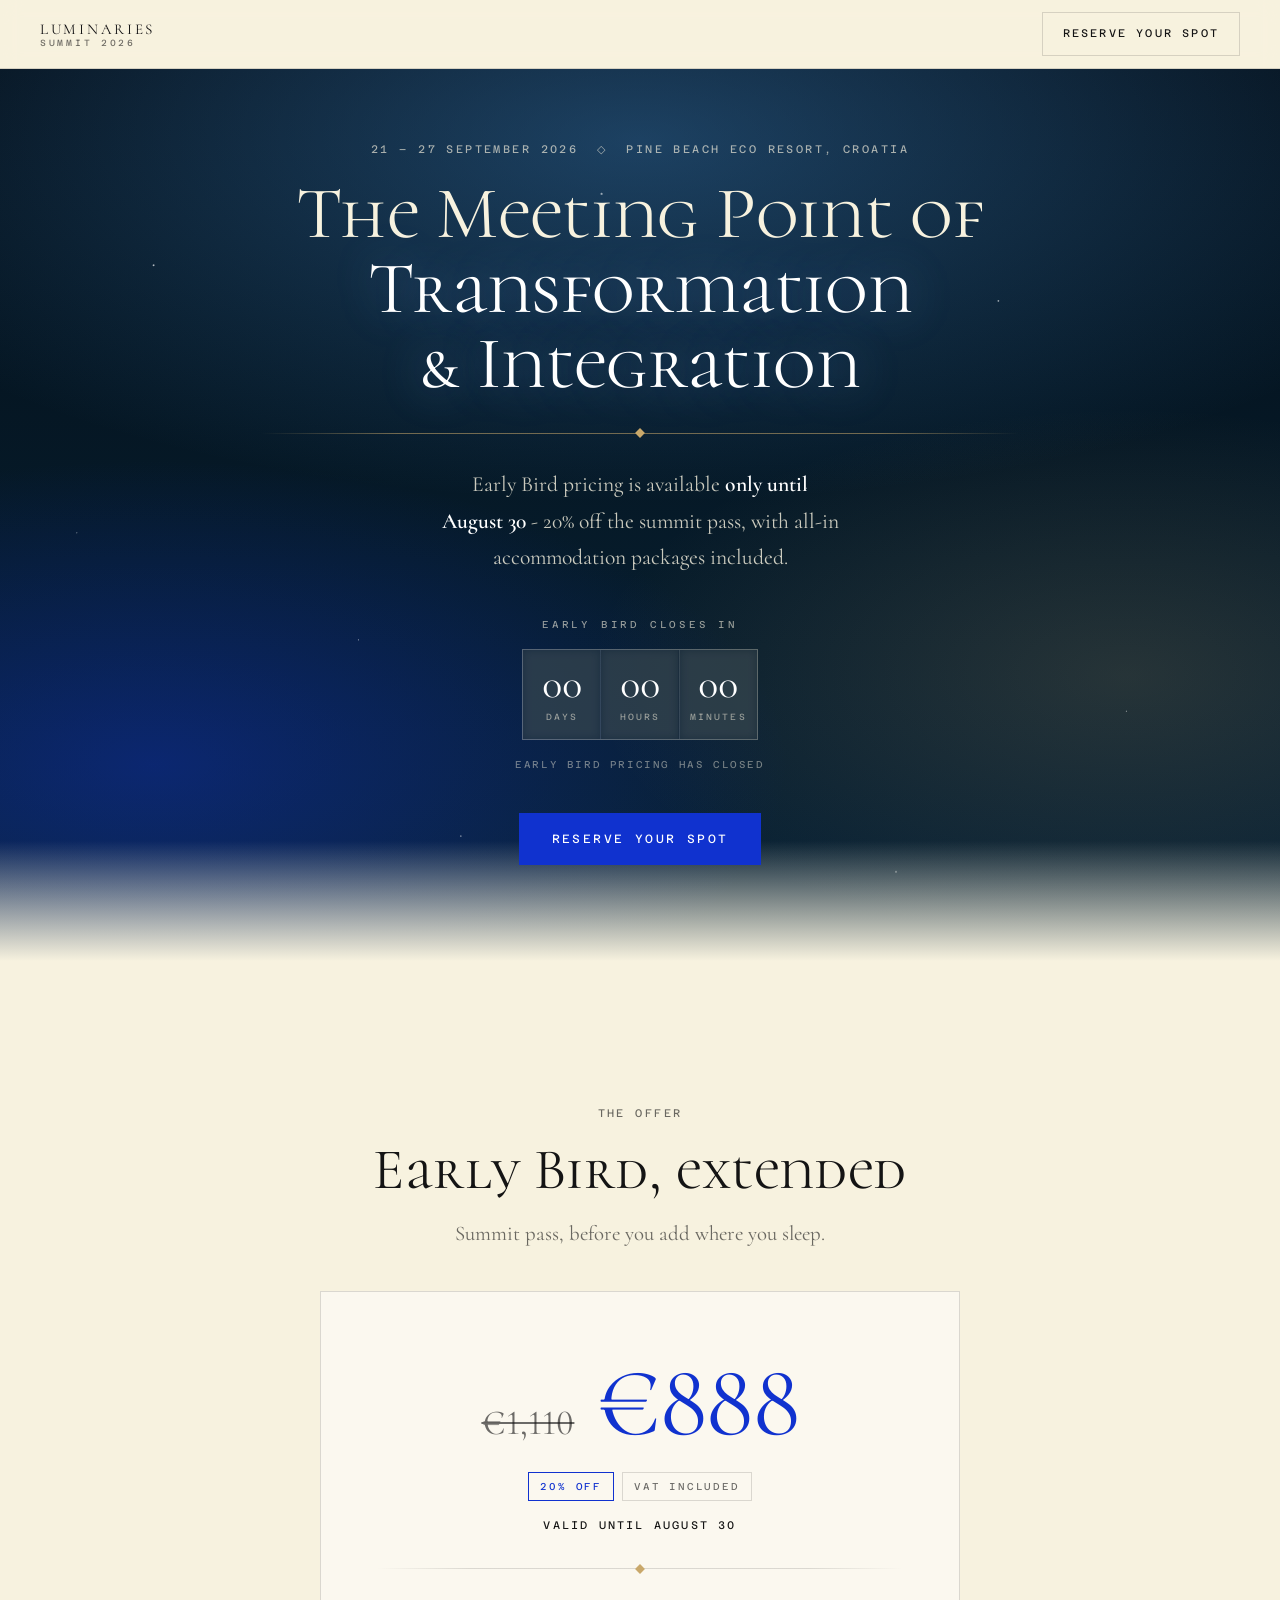
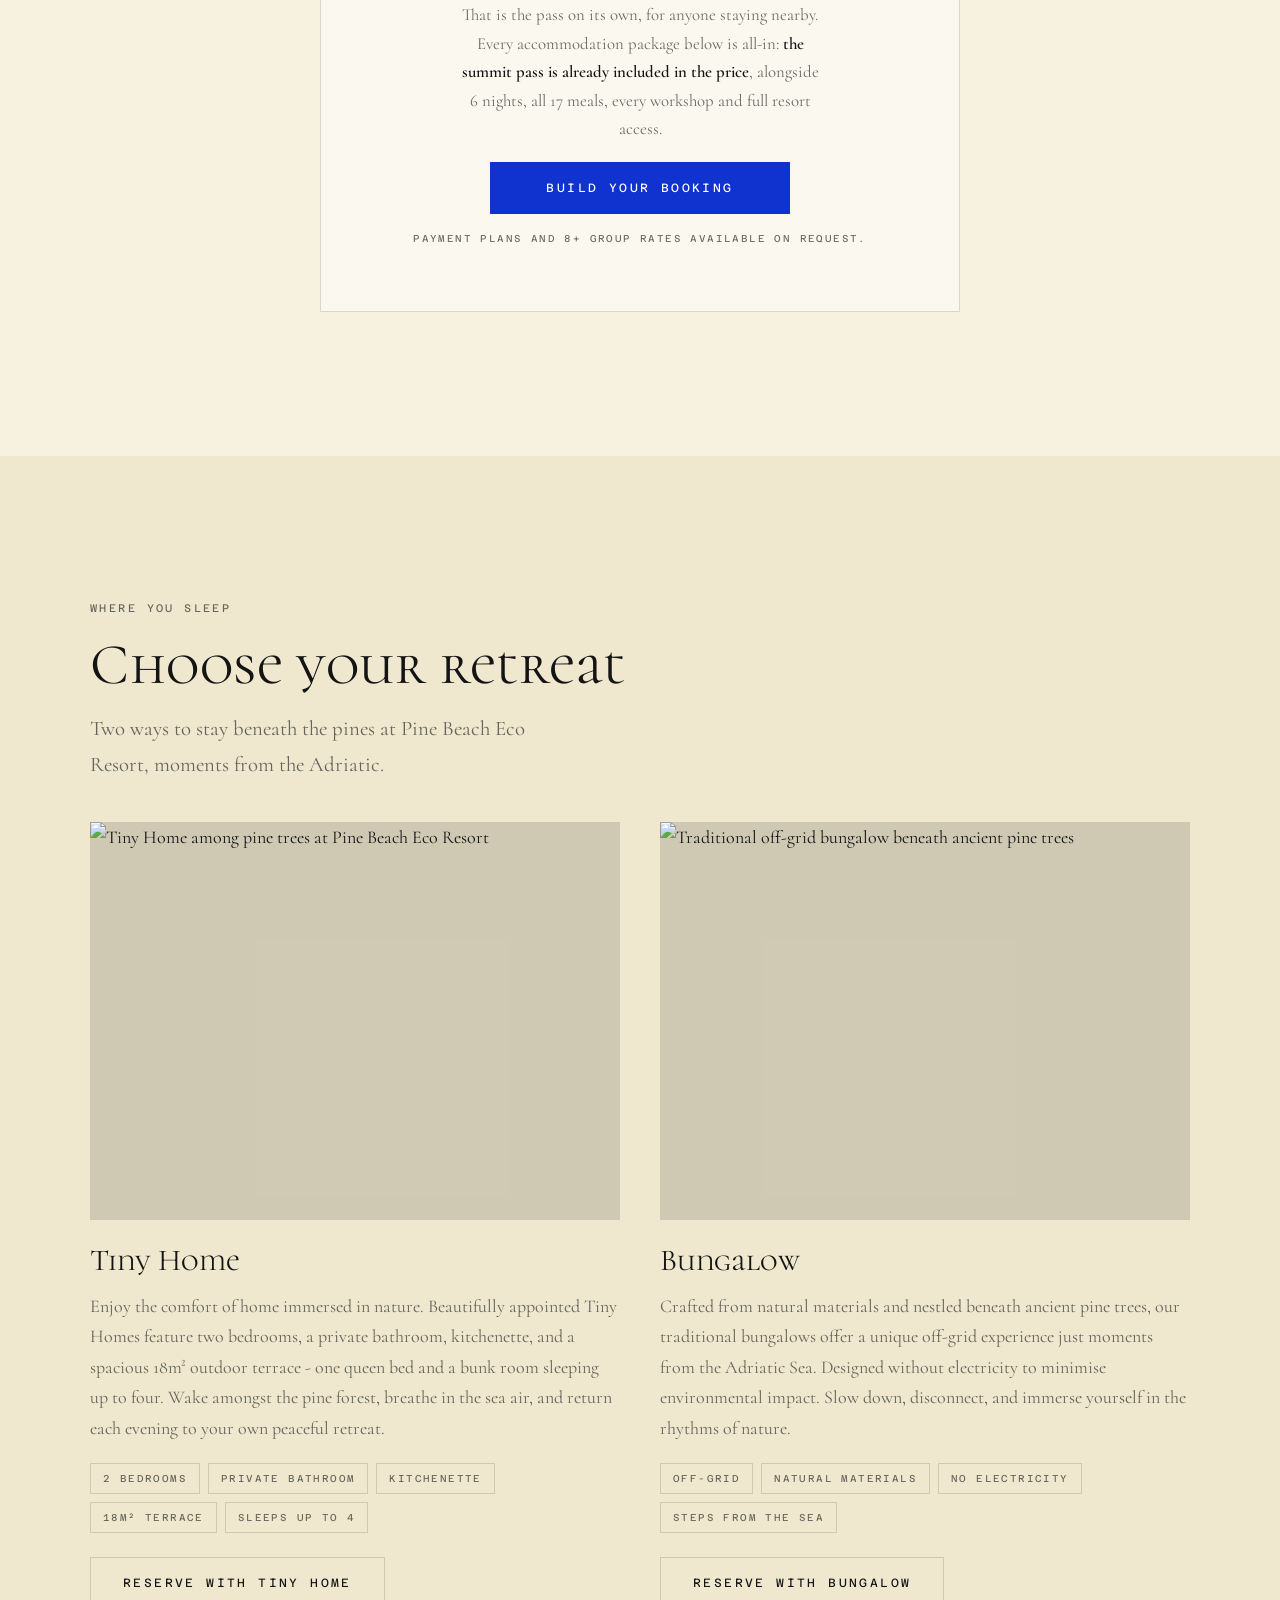
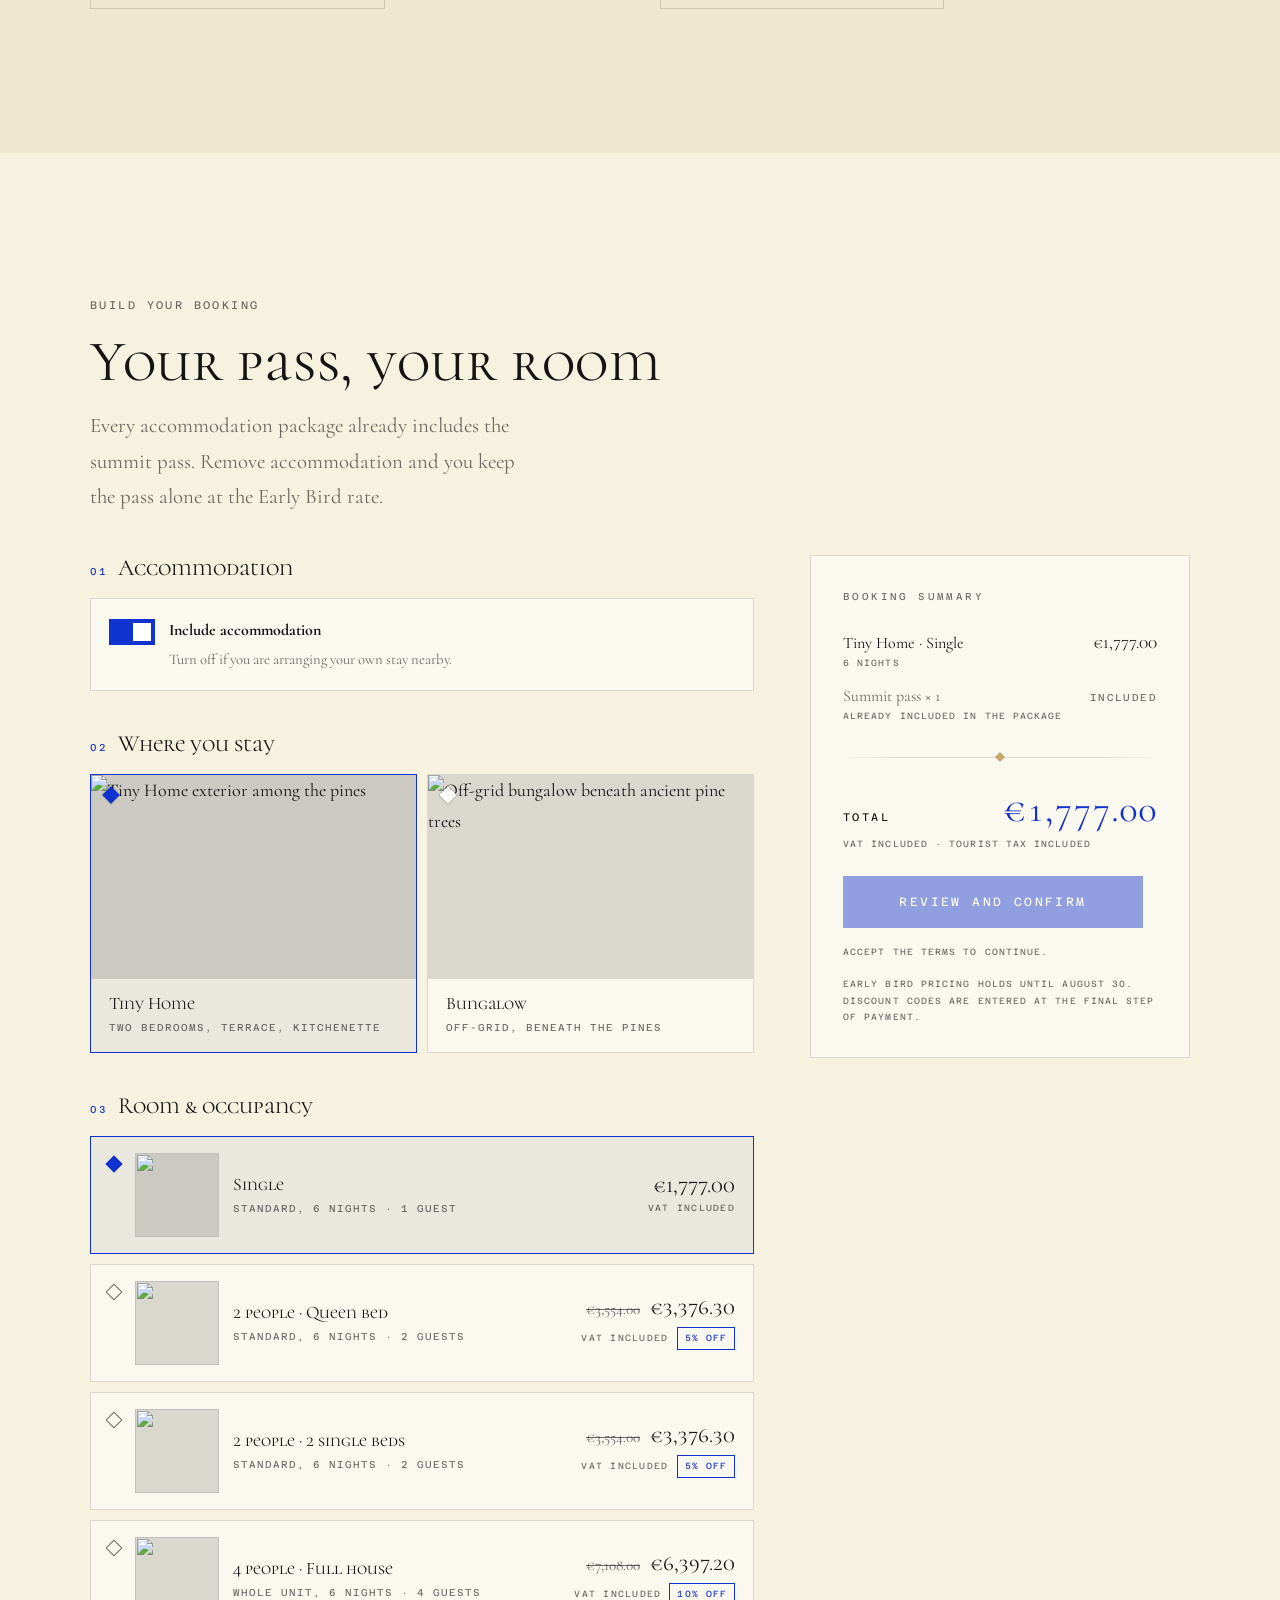
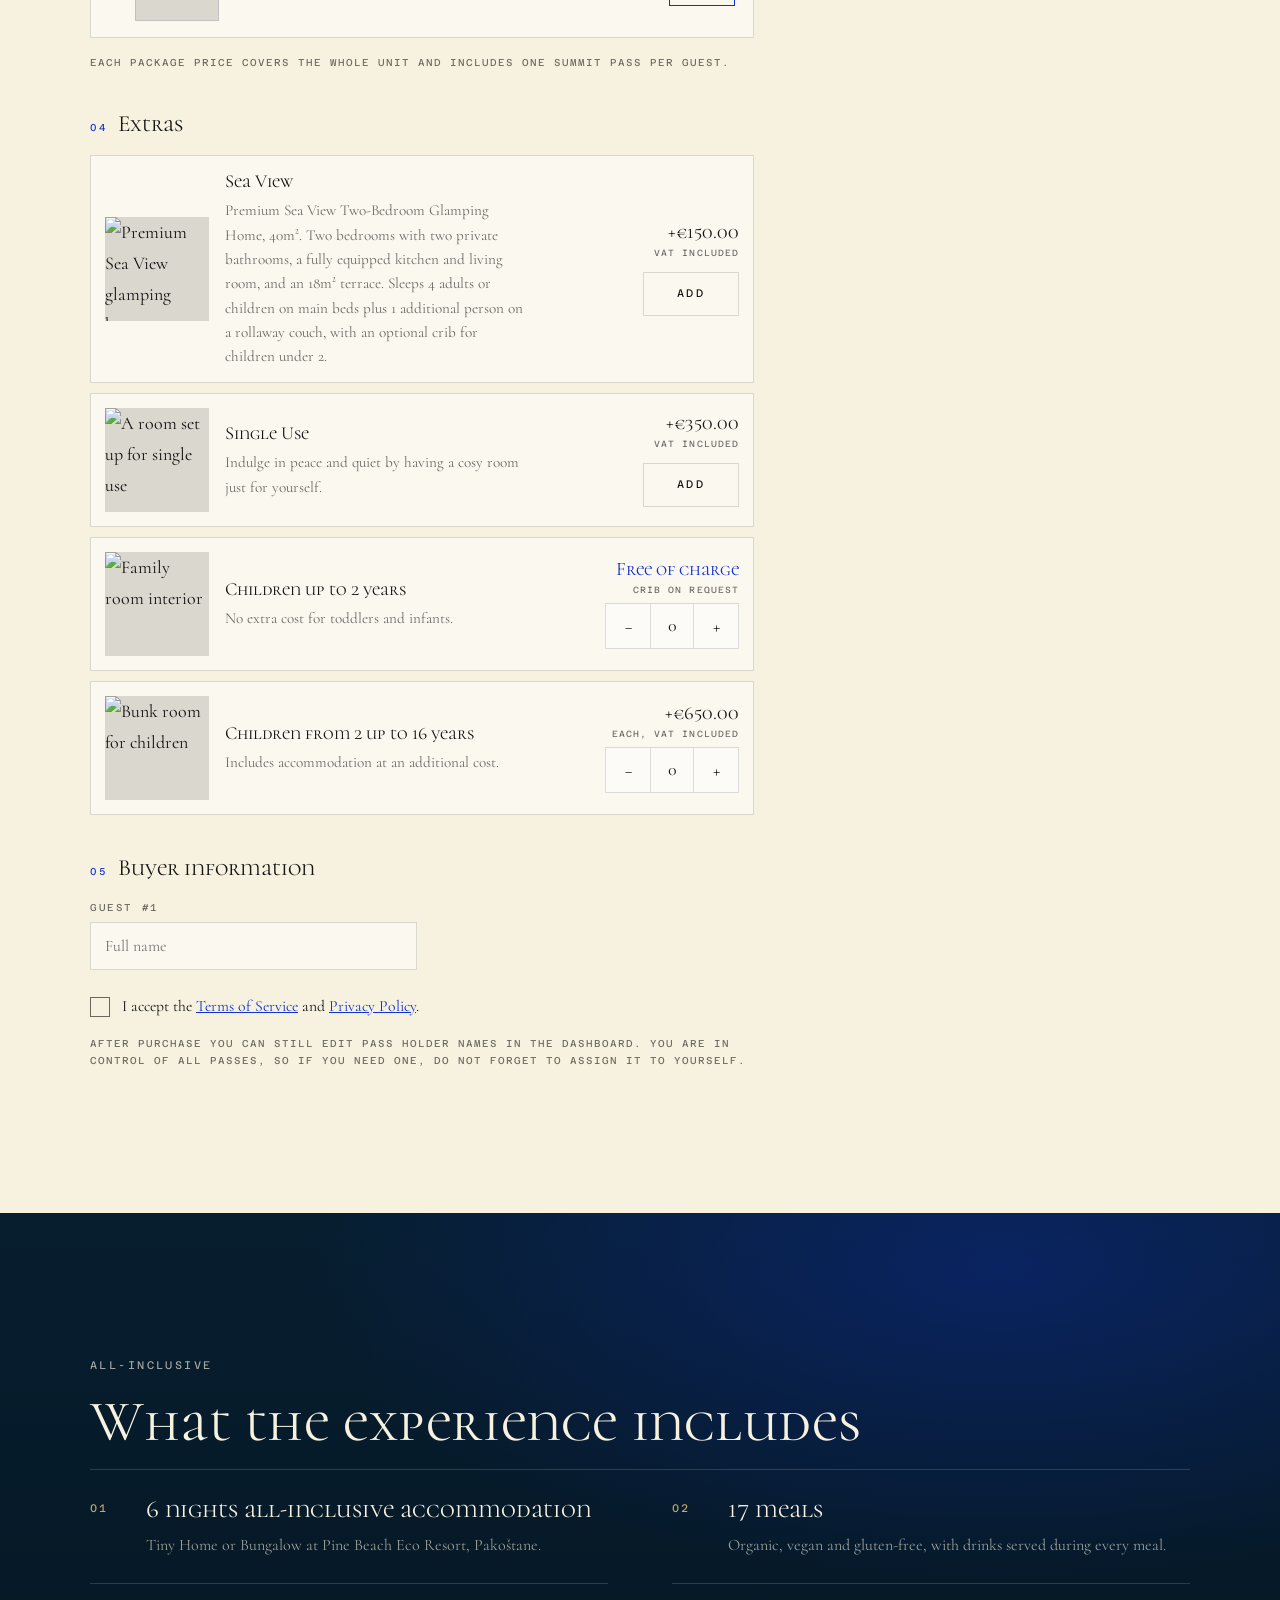
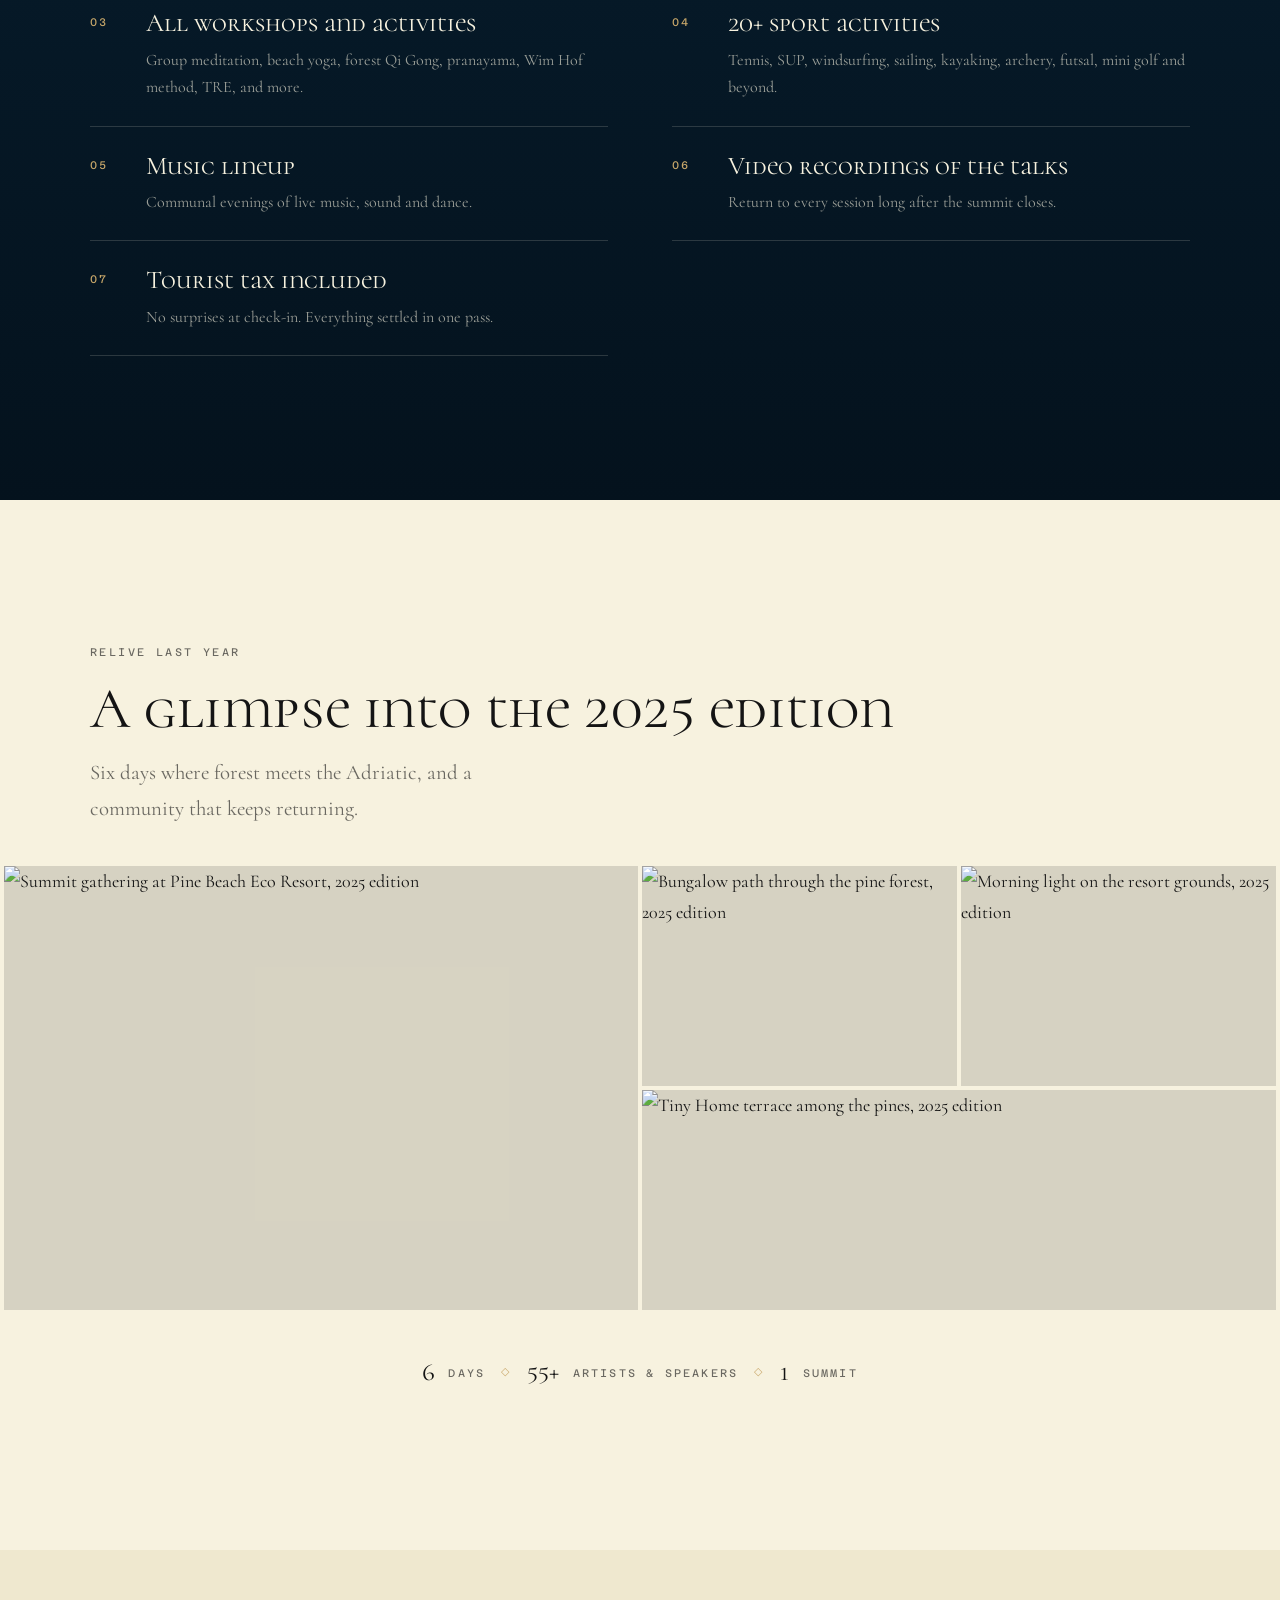
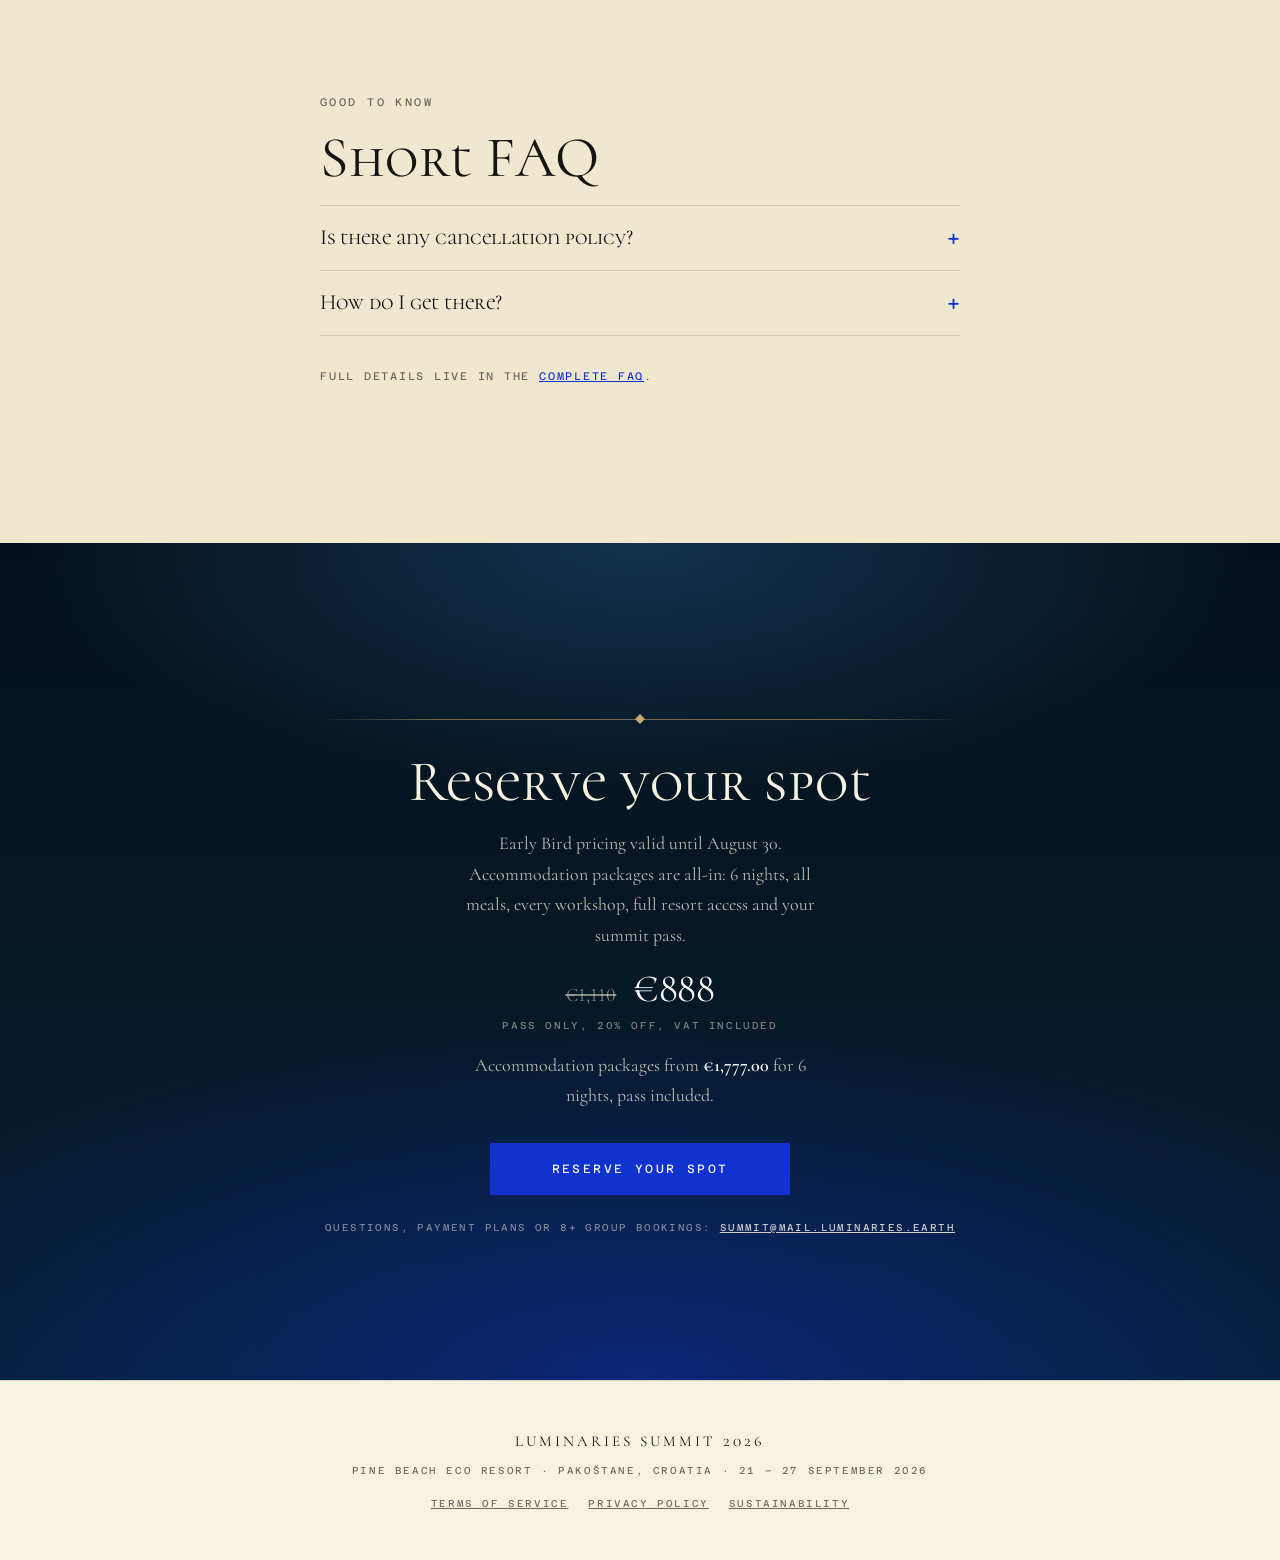
==== index.html @ 258d6dec "Luminaries Summit 2026 Early Bird landing page with accommodation checkout" ====
<!DOCTYPE html>
<html lang="en">
<head>
<meta charset="utf-8" />
<meta name="viewport" content="width=device-width, initial-scale=1" />
<title>Early Bird - Luminaries Summit 2026 | Pine Beach Eco Resort, Croatia</title>
<meta name="description" content="Early Bird pricing for Luminaries Summit 2026, extended until August 30. Six nights all-inclusive at Pine Beach Eco Resort, Pakoštane, Croatia. Tiny Home or Bungalow accommodation included." />
<meta property="og:title" content="Early Bird - Luminaries Summit 2026" />
<meta property="og:description" content="The Meeting Point of Transformation &amp; Integration. Early Bird pricing until August 30, accommodation included." />
<meta property="og:image" content="https://luminaries.earth/images/home-booking-hero.jpg" />
<link rel="preconnect" href="https://fonts.googleapis.com" />
<link rel="preconnect" href="https://fonts.gstatic.com" crossorigin />
<link href="https://fonts.googleapis.com/css2?family=Cormorant:ital,wght@0,300..700;1,300..600&family=Cormorant+Unicase:wght@400;600;700&family=Azeret+Mono:wght@300;400;500&display=swap" rel="stylesheet" />
<link rel="stylesheet" href="assets/styles.css" />
</head>
<body>
<a class="skip" href="#price">Skip to Early Bird price</a>

<header class="topbar">
  <a class="topbar__mark" href="https://luminaries.earth">Luminaries<span>Summit 2026</span></a>
  <a class="btn btn--ghost btn--sm topbar__cta" href="#checkout">Reserve your spot</a>
</header>

<!-- ============================= HERO ============================= -->
<section class="hero" id="top">
  <div class="hero__sky" aria-hidden="true"></div>
  <div class="hero__inner">
    <p class="eyebrow eyebrow--light">21 – 27 September 2026 &nbsp;◇&nbsp; Pine Beach Eco Resort, Croatia</p>

    <h1 class="hero__title">
      <span>The Meeting Point of</span>
      <em>Transformation &amp; Integration</em>
    </h1>

    <div class="rule rule--light" aria-hidden="true"><span class="rule__gem"></span></div>

    <p class="hero__sub">
      Early Bird pricing is available <strong>only until August 30</strong> -
      20% off the summit pass, with all-in accommodation packages included.
    </p>

    <!-- Countdown -->
    <div class="countdown" role="group" aria-labelledby="countdown-label">
      <p class="countdown__label" id="countdown-label">Early Bird closes in</p>
      <div class="countdown__grid">
        <div class="countdown__unit"><span class="countdown__num" data-cd="days">--</span><span class="countdown__cap">days</span></div>
        <div class="countdown__unit"><span class="countdown__num" data-cd="hours">--</span><span class="countdown__cap">hours</span></div>
        <div class="countdown__unit"><span class="countdown__num" data-cd="minutes">--</span><span class="countdown__cap">minutes</span></div>
      </div>
      <p class="countdown__deadline" data-cd="fallback">Offer ends 30 August 2026, 23:59 CET</p>
    </div>

    <a class="btn btn--solid" href="#checkout">Reserve your spot</a>
  </div>
  <div class="hero__fade" aria-hidden="true"></div>
</section>

<!-- ============================= PRICE ============================= -->
<section class="section section--price" id="price">
  <div class="wrap wrap--narrow">
    <p class="eyebrow">The offer</p>
    <h2 class="h2">Early Bird, extended</h2>
    <p class="lede lede--center">Summit pass, before you add where you sleep.</p>

    <div class="pricecard">
      <div class="pricecard__row">
        <span class="price price--was"><span class="sr-only">Regular price</span>€1,110</span>
        <span class="price price--now"><span class="sr-only">Early Bird price</span>€888</span>
      </div>

      <p class="pricecard__badges">
        <span class="badge badge--accent">20% off</span>
        <span class="badge">VAT included</span>
      </p>

      <p class="pricecard__valid">Valid until August 30</p>

      <div class="rule" aria-hidden="true"><span class="rule__gem"></span></div>

      <p class="pricecard__note">
        That is the pass on its own, for anyone staying nearby. Every accommodation
        package below is all-in: <strong>the summit pass is already included in the price</strong>,
        alongside 6 nights, all 17 meals, every workshop and full resort access.
      </p>

      <a class="btn btn--solid btn--wide" href="#checkout">Build your booking</a>
      <p class="pricecard__micro">Payment plans and 8+ group rates available on request.</p>
    </div>
  </div>
</section>

<!-- ========================= ACCOMMODATION ========================= -->
<section class="section section--stay" id="stay">
  <div class="wrap">
    <p class="eyebrow">Where you sleep</p>
    <h2 class="h2">Choose your retreat</h2>
    <p class="lede">Two ways to stay beneath the pines at Pine Beach Eco Resort, moments from the Adriatic.</p>

    <div class="stays">
      <article class="stay">
        <figure class="stay__media">
          <img src="https://luminaries.earth/images/tiny-home.webp" alt="Tiny Home among pine trees at Pine Beach Eco Resort" width="1200" height="800" loading="lazy" decoding="async" />
        </figure>
        <div class="stay__body">
          <h3 class="h3">Tiny Home</h3>
          <p>
            Enjoy the comfort of home immersed in nature. Beautifully appointed Tiny Homes feature
            two bedrooms, a private bathroom, kitchenette, and a spacious 18m² outdoor terrace -
            one queen bed and a bunk room sleeping up to four. Wake amongst the pine forest,
            breathe in the sea air, and return each evening to your own peaceful retreat.
          </p>
          <ul class="tags">
            <li>2 bedrooms</li><li>Private bathroom</li><li>Kitchenette</li><li>18m² terrace</li><li>Sleeps up to 4</li>
          </ul>
          <a class="btn btn--ghost" href="#checkout" data-pick-stay="tiny-home">Reserve with Tiny Home</a>
        </div>
      </article>

      <article class="stay">
        <figure class="stay__media">
          <img src="https://luminaries.earth/images/bungalow/bungalow-1.png" alt="Traditional off-grid bungalow beneath ancient pine trees" width="1200" height="800" loading="lazy" decoding="async" />
        </figure>
        <div class="stay__body">
          <h3 class="h3">Bungalow</h3>
          <p>
            Crafted from natural materials and nestled beneath ancient pine trees, our traditional
            bungalows offer a unique off-grid experience just moments from the Adriatic Sea.
            Designed without electricity to minimise environmental impact. Slow down, disconnect,
            and immerse yourself in the rhythms of nature.
          </p>
          <ul class="tags">
            <li>Off-grid</li><li>Natural materials</li><li>No electricity</li><li>Steps from the sea</li>
          </ul>
          <a class="btn btn--ghost" href="#checkout" data-pick-stay="bungalow">Reserve with Bungalow</a>
        </div>
      </article>
    </div>
  </div>
</section>

<!-- ============================ CHECKOUT ============================ -->
<section class="section section--checkout" id="checkout">
  <div class="wrap">
    <p class="eyebrow">Build your booking</p>
    <h2 class="h2">Your pass, your room</h2>
    <p class="lede">
      Every accommodation package already includes the summit pass. Remove
      accommodation and you keep the pass alone at the Early Bird rate.
    </p>

    <form class="checkout" id="checkout-form" novalidate>
      <div class="checkout__config">

        <fieldset class="field">
          <legend class="field__legend"><span class="field__step">01</span> Accommodation</legend>

          <label class="switch">
            <input type="checkbox" id="accom-toggle" checked />
            <span class="switch__track" aria-hidden="true"><span class="switch__thumb"></span></span>
            <span class="switch__text">
              <strong>Include accommodation</strong>
              <span class="switch__hint">Turn off if you are arranging your own stay nearby.</span>
            </span>
          </label>
        </fieldset>

        <div class="checkout__gated" data-gated>
          <fieldset class="field">
            <legend class="field__legend"><span class="field__step">02</span> Where you stay</legend>
            <div class="choices choices--pair" role="radiogroup" aria-label="Accommodation type">
              <label class="choice choice--photo">
                <input type="radio" name="stay-type" value="tiny-home" checked />
                <span class="choice__box">
                  <span class="choice__figure">
                    <img src="https://luminaries.earth/images/tiny-home.webp" alt="Tiny Home exterior among the pines" loading="lazy" decoding="async" />
                  </span>
                  <span class="choice__main">
                    <span class="choice__title">Tiny Home</span>
                    <span class="choice__sub">Two bedrooms, terrace, kitchenette</span>
                  </span>
                </span>
              </label>
              <label class="choice choice--photo">
                <input type="radio" name="stay-type" value="bungalow" />
                <span class="choice__box">
                  <span class="choice__figure">
                    <img src="https://luminaries.earth/images/bungalow/bungalow-1.png" alt="Off-grid bungalow beneath ancient pine trees" loading="lazy" decoding="async" />
                  </span>
                  <span class="choice__main">
                    <span class="choice__title">Bungalow</span>
                    <span class="choice__sub">Off-grid, beneath the pines</span>
                  </span>
                </span>
              </label>
            </div>
          </fieldset>

          <fieldset class="field">
            <legend class="field__legend"><span class="field__step">03</span> Room &amp; occupancy</legend>
            <div class="choices" role="radiogroup" aria-label="Room and occupancy">

              <label class="choice choice--row">
                <input type="radio" name="room" value="single" data-guests="1" data-price="1777" checked />
                <span class="choice__box">
                  <span class="choice__thumb">
                    <img data-room-img
                         data-tiny-home="https://luminaries.earth/images/mobile-home/mobile-home-1.png"
                         data-bungalow="https://luminaries.earth/images/bungalow/bungalow-1.png"
                         src="https://luminaries.earth/images/mobile-home/mobile-home-1.png"
                         alt="" loading="lazy" decoding="async" />
                  </span>
                  <span class="choice__main">
                    <span class="choice__title">Single</span>
                    <span class="choice__sub">Standard, 6 nights · 1 guest</span>
                  </span>
                  <span class="choice__price">
                    <span class="choice__now">€1,777.00</span>
                    <span class="choice__vat">VAT included</span>
                  </span>
                </span>
              </label>

              <label class="choice choice--row">
                <input type="radio" name="room" value="queen" data-guests="2" data-price="3376.30" data-was="3554" data-off="5" />
                <span class="choice__box">
                  <span class="choice__thumb">
                    <img data-room-img
                         data-tiny-home="https://luminaries.earth/images/mobile-home/mobile-home-2.png"
                         data-bungalow="https://luminaries.earth/images/bungalow/bungalow-2.png"
                         src="https://luminaries.earth/images/mobile-home/mobile-home-2.png"
                         alt="" loading="lazy" decoding="async" />
                  </span>
                  <span class="choice__main">
                    <span class="choice__title">2 people · Queen bed</span>
                    <span class="choice__sub">Standard, 6 nights · 2 guests</span>
                  </span>
                  <span class="choice__price">
                    <span class="choice__was">€3,554.00</span>
                    <span class="choice__now">€3,376.30</span>
                    <span class="choice__vat">VAT included <span class="badge badge--tiny">5% off</span></span>
                  </span>
                </span>
              </label>

              <label class="choice choice--row">
                <input type="radio" name="room" value="twin" data-guests="2" data-price="3376.30" data-was="3554" data-off="5" />
                <span class="choice__box">
                  <span class="choice__thumb">
                    <img data-room-img
                         data-tiny-home="https://luminaries.earth/images/mobile-home/mobile-home-3.png"
                         data-bungalow="https://luminaries.earth/images/bungalow/bungalow-3.png"
                         src="https://luminaries.earth/images/mobile-home/mobile-home-3.png"
                         alt="" loading="lazy" decoding="async" />
                  </span>
                  <span class="choice__main">
                    <span class="choice__title">2 people · 2 single beds</span>
                    <span class="choice__sub">Standard, 6 nights · 2 guests</span>
                  </span>
                  <span class="choice__price">
                    <span class="choice__was">€3,554.00</span>
                    <span class="choice__now">€3,376.30</span>
                    <span class="choice__vat">VAT included <span class="badge badge--tiny">5% off</span></span>
                  </span>
                </span>
              </label>

              <label class="choice choice--row">
                <input type="radio" name="room" value="full" data-guests="4" data-price="6397.20" data-was="7108" data-off="10" />
                <span class="choice__box">
                  <span class="choice__thumb">
                    <img data-room-img
                         data-tiny-home="https://luminaries.earth/images/tiny-home.webp"
                         data-bungalow="https://luminaries.earth/images/home-booking-hero.jpg"
                         src="https://luminaries.earth/images/tiny-home.webp"
                         alt="" loading="lazy" decoding="async" />
                  </span>
                  <span class="choice__main">
                    <span class="choice__title">4 people · Full house</span>
                    <span class="choice__sub">Whole unit, 6 nights · 4 guests</span>
                  </span>
                  <span class="choice__price">
                    <span class="choice__was">€7,108.00</span>
                    <span class="choice__now">€6,397.20</span>
                    <span class="choice__vat">VAT included <span class="badge badge--tiny">10% off</span></span>
                  </span>
                </span>
              </label>

            </div>
            <p class="field__note">Each package price covers the whole unit and includes one summit pass per guest.</p>
          </fieldset>

          <fieldset class="field">
            <legend class="field__legend"><span class="field__step">04</span> Extras</legend>

            <ul class="addons">
              <li class="addon">
                <span class="addon__thumb">
                  <!-- TODO: swap for the real Premium Sea View gallery shot -->
                  <img src="https://luminaries.earth/images/tiny-home.webp" alt="Premium Sea View glamping home terrace" loading="lazy" decoding="async" />
                </span>
                <div class="addon__body">
                  <h4 class="addon__title">Sea View</h4>
                  <p class="addon__desc">
                    Premium Sea View Two-Bedroom Glamping Home, 40m². Two bedrooms with two
                    private bathrooms, a fully equipped kitchen and living room, and an 18m²
                    terrace. Sleeps 4 adults or children on main beds plus 1 additional person
                    on a rollaway couch, with an optional crib for children under 2.
                  </p>
                </div>
                <div class="addon__action">
                  <span class="addon__price">+€150.00</span>
                  <span class="addon__vat">VAT included</span>
                  <button type="button" class="btn btn--ghost btn--sm addon__btn"
                          data-addon="sea-view" data-price="150" aria-pressed="false">Add</button>
                </div>
              </li>

              <li class="addon">
                <span class="addon__thumb">
                  <img src="https://luminaries.earth/images/mobile-home/mobile-home-singleUse.jpg" alt="A room set up for single use" loading="lazy" decoding="async" />
                </span>
                <div class="addon__body">
                  <h4 class="addon__title">Single Use</h4>
                  <p class="addon__desc">
                    Indulge in peace and quiet by having a cosy room just for yourself.
                  </p>
                </div>
                <div class="addon__action">
                  <span class="addon__price">+€350.00</span>
                  <span class="addon__vat">VAT included</span>
                  <button type="button" class="btn btn--ghost btn--sm addon__btn"
                          data-addon="single-use" data-price="350" aria-pressed="false">Add</button>
                </div>
              </li>

              <li class="addon">
                <span class="addon__thumb">
                  <img src="https://luminaries.earth/images/mobile-home/mobile-home-3.png" alt="Family room interior" loading="lazy" decoding="async" />
                </span>
                <div class="addon__body">
                  <h4 class="addon__title">Children up to 2 years</h4>
                  <p class="addon__desc">No extra cost for toddlers and infants.</p>
                </div>
                <div class="addon__action">
                  <span class="addon__price addon__price--free">Free of charge</span>
                  <span class="addon__vat">Crib on request</span>
                  <div class="stepper stepper--sm">
                    <button type="button" class="stepper__btn" data-qty="infants" data-delta="-1" aria-label="Fewer infants">−</button>
                    <output class="stepper__val" data-qty-val="infants">0</output>
                    <button type="button" class="stepper__btn" data-qty="infants" data-delta="1" aria-label="More infants">+</button>
                  </div>
                </div>
              </li>

              <li class="addon">
                <span class="addon__thumb">
                  <img src="https://luminaries.earth/images/mobile-home/mobile-home-2.png" alt="Bunk room for children" loading="lazy" decoding="async" />
                </span>
                <div class="addon__body">
                  <h4 class="addon__title">Children from 2 up to 16 years</h4>
                  <p class="addon__desc">Includes accommodation at an additional cost.</p>
                </div>
                <div class="addon__action">
                  <span class="addon__price">+€650.00</span>
                  <span class="addon__vat">each, VAT included</span>
                  <div class="stepper stepper--sm">
                    <button type="button" class="stepper__btn" data-qty="children" data-delta="-1" aria-label="Fewer children">−</button>
                    <output class="stepper__val" data-qty-val="children">0</output>
                    <button type="button" class="stepper__btn" data-qty="children" data-delta="1" aria-label="More children">+</button>
                  </div>
                </div>
              </li>
            </ul>
          </fieldset>
        </div>

        <fieldset class="field" data-passonly hidden>
          <legend class="field__legend"><span class="field__step">02</span> How many passes</legend>
          <div class="stepper">
            <button type="button" class="stepper__btn" data-step="-1" aria-label="Remove one pass">−</button>
            <output class="stepper__val" id="pass-count" aria-live="polite">1</output>
            <button type="button" class="stepper__btn" data-step="1" aria-label="Add one pass">+</button>
          </div>
          <p class="field__note">Early Bird pass at €888 each, VAT included. Accommodation not included.</p>
        </fieldset>

        <fieldset class="field">
          <legend class="field__legend"><span class="field__step">05</span> Buyer information</legend>

          <div class="guests" data-guest-fields></div>

          <label class="consent">
            <input type="checkbox" id="terms" />
            <span class="consent__mark" aria-hidden="true"></span>
            <span>
              I accept the <a href="https://luminaries.earth/terms-of-service">Terms of Service</a>
              and <a href="https://luminaries.earth/privacy-policy">Privacy Policy</a>.
            </span>
          </label>

          <p class="field__note">
            After purchase you can still edit pass holder names in the dashboard. You are in
            control of all passes, so if you need one, do not forget to assign it to yourself.
          </p>
        </fieldset>

      </div>

      <!-- Live summary -->
      <aside class="summary" aria-labelledby="summary-title">
        <h3 class="summary__title" id="summary-title">Booking summary</h3>

        <dl class="summary__lines" data-lines aria-live="polite"></dl>

        <div class="rule" aria-hidden="true"><span class="rule__gem"></span></div>

        <p class="summary__totalrow">
          <span class="summary__totallabel">Total</span>
          <span class="summary__total" data-total>€1,777.00</span>
        </p>
        <p class="summary__vat">VAT included · tourist tax included</p>

        <p class="summary__saving" data-saving hidden></p>

        <a class="btn btn--solid btn--wide" href="https://luminaries.earth/create-account" data-confirm aria-disabled="true">Review and confirm</a>
        <p class="summary__micro" data-confirm-hint>Accept the terms to continue.</p>
        <p class="summary__micro">
          Early Bird pricing holds until August 30. Discount codes are entered at
          the final step of payment.
        </p>
      </aside>
    </form>
  </div>
</section>

<!-- ============================ INCLUDES ============================ -->
<section class="section section--includes" id="includes">
  <div class="wrap">
    <p class="eyebrow eyebrow--light">All-inclusive</p>
    <h2 class="h2 h2--light">What the experience includes</h2>

    <ul class="includes">
      <li><span class="includes__n">01</span><h3>6 nights all-inclusive accommodation</h3><p>Tiny Home or Bungalow at Pine Beach Eco Resort, Pakoštane.</p></li>
      <li><span class="includes__n">02</span><h3>17 meals</h3><p>Organic, vegan and gluten-free, with drinks served during every meal.</p></li>
      <li><span class="includes__n">03</span><h3>All workshops and activities</h3><p>Group meditation, beach yoga, forest Qi Gong, pranayama, Wim Hof method, TRE, and more.</p></li>
      <li><span class="includes__n">04</span><h3>20+ sport activities</h3><p>Tennis, SUP, windsurfing, sailing, kayaking, archery, futsal, mini golf and beyond.</p></li>
      <li><span class="includes__n">05</span><h3>Music lineup</h3><p>Communal evenings of live music, sound and dance.</p></li>
      <li><span class="includes__n">06</span><h3>Video recordings of the talks</h3><p>Return to every session long after the summit closes.</p></li>
      <li><span class="includes__n">07</span><h3>Tourist tax included</h3><p>No surprises at check-in. Everything settled in one pass.</p></li>
    </ul>
  </div>
</section>

<!-- ============================ LAST YEAR ============================ -->
<section class="section section--relive" id="relive">
  <div class="wrap">
    <p class="eyebrow">Relive last year</p>
    <h2 class="h2">A glimpse into the 2025 edition</h2>
    <p class="lede">Six days where forest meets the Adriatic, and a community that keeps returning.</p>
  </div>

  <!-- TODO: swap these for real 2025 footage once the library is available -->
  <div class="gallery" role="list">
    <figure class="gallery__item gallery__item--tall" role="listitem">
      <img src="https://luminaries.earth/images/home-booking-hero.jpg" alt="Summit gathering at Pine Beach Eco Resort, 2025 edition" loading="lazy" decoding="async" />
    </figure>
    <figure class="gallery__item" role="listitem">
      <img src="https://luminaries.earth/images/bungalow/bungalow-2.png" alt="Bungalow path through the pine forest, 2025 edition" loading="lazy" decoding="async" />
    </figure>
    <figure class="gallery__item" role="listitem">
      <img src="https://luminaries.earth/images/bungalow/bungalow-3.png" alt="Morning light on the resort grounds, 2025 edition" loading="lazy" decoding="async" />
    </figure>
    <figure class="gallery__item gallery__item--wide" role="listitem">
      <img src="https://luminaries.earth/images/tiny-home.webp" alt="Tiny Home terrace among the pines, 2025 edition" loading="lazy" decoding="async" />
    </figure>
  </div>

  <div class="wrap wrap--narrow">
    <p class="stat-row">
      <span><strong>6</strong> days</span><span class="stat-row__gem">◇</span>
      <span><strong>55+</strong> artists &amp; speakers</span><span class="stat-row__gem">◇</span>
      <span><strong>1</strong> summit</span>
    </p>
  </div>
</section>

<!-- =============================== FAQ =============================== -->
<section class="section section--faq" id="faq">
  <div class="wrap wrap--narrow">
    <p class="eyebrow">Good to know</p>
    <h2 class="h2">Short FAQ</h2>

    <div class="faq">
      <details class="faq__item">
        <summary>Is there any cancellation policy?</summary>
        <div class="faq__body">
          <p>
            Due to the nature of our summit, we are unable to offer refunds, including for
            failure to attend, incomplete attendance, late arrival or early departure.
            We do understand that plans change: you may sell your pass, or carry it over to
            next year's edition.
          </p>
          <p>
            Write to <a href="mailto:summit@mail.luminaries.earth?subject=Pass%20change">summit@mail.luminaries.earth</a>
            with a short note about your situation and we will do our best to support you.
          </p>
        </div>
      </details>

      <details class="faq__item">
        <summary>How do I get there?</summary>
        <div class="faq__body">
          <p>
            <strong>By plane:</strong> Zadar Airport is the closest, followed by Split Airport.
          </p>
          <p>
            <strong>By car:</strong> on the A1 highway, take the Benkovac / Biograd / Pakoštane
            exit toward Pakoštane / Vrana. Pine Beach Pakoštane is 15 minutes from there.
          </p>
          <p>
            <strong>By boat from Italy:</strong> the nearest ferry line is Ancona – Zadar.
          </p>
        </div>
      </details>
    </div>

    <p class="faq__more">
      Full details live in the <a href="https://luminaries.earth/#faq">complete FAQ</a>.
    </p>
  </div>
</section>

<!-- ============================ FINAL CTA ============================ -->
<section class="section section--reserve" id="reserve">
  <div class="wrap wrap--narrow">
    <div class="rule rule--light" aria-hidden="true"><span class="rule__gem"></span></div>
    <h2 class="h2 h2--light">Reserve your spot</h2>
    <p class="reserve__sub">
      Early Bird pricing valid until August 30. Accommodation packages are all-in:
      6 nights, all meals, every workshop, full resort access and your summit pass.
    </p>
    <p class="reserve__price">
      <span class="price price--was price--sm">€1,110</span>
      <span class="price price--now price--sm">€888</span>
      <span class="reserve__unit">pass only, 20% off, VAT included</span>
    </p>
    <p class="reserve__from">Accommodation packages from <strong>€1,777.00</strong> for 6 nights, pass included.</p>
    <a class="btn btn--solid btn--wide" href="#checkout">Reserve your spot</a>
    <p class="reserve__micro">
      Questions, payment plans or 8+ group bookings:
      <a href="mailto:summit@mail.luminaries.earth?subject=Early%20Bird%20enquiry">summit@mail.luminaries.earth</a>
    </p>
  </div>
</section>

<footer class="footer">
  <div class="wrap">
    <p class="footer__mark">Luminaries Summit 2026</p>
    <p class="footer__meta">Pine Beach Eco Resort · Pakoštane, Croatia · 21 – 27 September 2026</p>
    <p class="footer__links">
      <a href="https://luminaries.earth/terms-of-service">Terms of service</a>
      <a href="https://luminaries.earth/privacy-policy">Privacy policy</a>
      <a href="https://luminaries.earth/sustainability">Sustainability</a>
    </p>
  </div>
</footer>

<!-- Anchored CTA, mobile -->
<div class="stickybar" data-sticky hidden>
  <div class="stickybar__price">
    <span class="stickybar__label">Your booking</span>
    <span class="price price--now price--xs" data-sticky-total>€1,777.00</span>
  </div>
  <a class="btn btn--solid btn--sm" href="#checkout">Reserve</a>
</div>

<script src="assets/countdown.js" defer></script>
<script src="assets/checkout.js" defer></script>
</body>
</html>
---- assets/styles.css ----
/* ==========================================================================
   Luminaries Summit 2026 — Early Bird landing page
   Visual system lifted from luminaries.earth:
   cream #F7F2DF ground, ink #141414, electric blue #1032CF accent,
   Cormorant / Cormorant Unicase display, Azeret Mono for labels.
   ========================================================================== */

:root {
  --cream: #f7f2df;
  --cream-deep: #efe8cf;
  --ink: #141414;
  --ink-soft: rgba(20, 20, 20, 0.62);
  --ink-faint: rgba(20, 20, 20, 0.14);
  --night: #061b2a;
  --night-deep: #030d16;
  --blue: #1032cf;
  --blue-lift: #2a4eef;
  --sky: #4da2f0;
  --gold: #c9a86a;

  --bg: var(--cream);
  --fg: var(--ink);
  --fg-soft: var(--ink-soft);
  --hairline: var(--ink-faint);
  --accent: var(--blue);
  --surface: rgba(255, 255, 255, 0.5);

  --display: "Cormorant Unicase", "Cormorant", Georgia, serif;
  --serif: "Cormorant", Georgia, "Times New Roman", serif;
  --mono: "Azeret Mono", ui-monospace, "SFMono-Regular", Consolas, monospace;

  --step: 8px;
  --gutter: 24px;
  --maxw: 1180px;
  --maxw-narrow: 720px;

  --ease: cubic-bezier(0.22, 0.61, 0.36, 1);
  --dur: 420ms;
}

@media (prefers-color-scheme: dark) {
  :root:not([data-theme="light"]) {
    --bg: #0d1219;
    --fg: #e8e3d4;
    --fg-soft: rgba(232, 227, 212, 0.62);
    --hairline: rgba(232, 227, 212, 0.16);
    --accent: #6f92ff;
    --surface: rgba(255, 255, 255, 0.04);
    --cream-deep: #121924;
  }
}

[data-theme="dark"] {
  --bg: #0d1219;
  --fg: #e8e3d4;
  --fg-soft: rgba(232, 227, 212, 0.62);
  --hairline: rgba(232, 227, 212, 0.16);
  --accent: #6f92ff;
  --surface: rgba(255, 255, 255, 0.04);
  --cream-deep: #121924;
}

/* --------------------------------------------------------- base */

*,
*::before,
*::after { box-sizing: border-box; }

html { scroll-behavior: smooth; -webkit-text-size-adjust: 100%; }

body {
  margin: 0;
  background: var(--bg);
  color: var(--fg);
  font-family: var(--serif);
  font-size: 18px;
  line-height: 1.7;
  font-weight: 400;
  -webkit-font-smoothing: antialiased;
  overflow-x: hidden;
}

img { display: block; width: 100%; height: auto; }

a { color: inherit; }

p { margin: 0 0 1.1em; }

.sr-only {
  position: absolute; width: 1px; height: 1px;
  padding: 0; margin: -1px; overflow: hidden;
  clip: rect(0 0 0 0); white-space: nowrap; border: 0;
}

.skip {
  position: absolute; left: -9999px; top: 0; z-index: 999;
  background: var(--ink); color: var(--cream);
  padding: 12px 20px; font-family: var(--mono); font-size: 13px;
}
.skip:focus { left: 8px; top: 8px; }

:focus-visible {
  outline: 2px solid var(--accent);
  outline-offset: 3px;
}

/* --------------------------------------------------------- layout */

.wrap {
  width: 100%;
  max-width: var(--maxw);
  margin-inline: auto;
  padding-inline: var(--gutter);
}
.wrap--narrow { max-width: var(--maxw-narrow); }

.section { padding-block: calc(var(--step) * 9); }

@media (min-width: 768px) {
  :root { --gutter: 40px; }
  .section { padding-block: calc(var(--step) * 14); }
}

@media (min-width: 1100px) {
  .section { padding-block: calc(var(--step) * 18); }
}

/* --------------------------------------------------------- type */

.eyebrow {
  font-family: var(--mono);
  font-size: 11px;
  font-weight: 400;
  letter-spacing: 0.22em;
  text-transform: uppercase;
  color: var(--fg-soft);
  margin: 0 0 calc(var(--step) * 2);
}
.eyebrow--light { color: rgba(247, 242, 223, 0.66); }

.h2 {
  font-family: var(--display);
  font-weight: 400;
  font-size: clamp(2rem, 7vw, 3.6rem);
  line-height: 1.05;
  letter-spacing: 0.01em;
  margin: 0 0 calc(var(--step) * 2);
}
.h2--light { color: var(--cream); }

.h3 {
  font-family: var(--display);
  font-weight: 400;
  font-size: clamp(1.4rem, 4vw, 1.9rem);
  line-height: 1.15;
  margin: 0 0 calc(var(--step) * 1.5);
}

.lede {
  font-size: clamp(1.05rem, 2.4vw, 1.3rem);
  color: var(--fg-soft);
  max-width: 44ch;
  margin-bottom: calc(var(--step) * 5);
}
.lede--center { margin-inline: auto; }

.badge {
  display: inline-flex;
  align-items: center;
  font-family: var(--mono);
  font-size: 10px;
  letter-spacing: 0.18em;
  text-transform: uppercase;
  padding: 5px 11px;
  border: 1px solid var(--hairline);
  color: var(--fg-soft);
  white-space: nowrap;
}
.badge--accent {
  border-color: var(--accent);
  color: var(--accent);
}
.badge--tiny {
  font-size: 9px;
  letter-spacing: 0.12em;
  padding: 3px 7px;
  border-color: var(--accent);
  color: var(--accent);
}

/* Hairline divider with a small gem, echoing the site's gold rules */
.rule {
  position: relative;
  height: 1px;
  background: linear-gradient(90deg, transparent, var(--hairline) 18%, var(--hairline) 82%, transparent);
  margin-block: calc(var(--step) * 4);
}
.rule--light {
  background: linear-gradient(90deg, transparent, rgba(201, 168, 106, 0.55) 18%, rgba(201, 168, 106, 0.55) 82%, transparent);
}
.rule__gem {
  position: absolute; left: 50%; top: 50%;
  width: 7px; height: 7px;
  translate: -50% -50%;
  rotate: 45deg;
  background: var(--gold);
}

/* --------------------------------------------------------- buttons */

.btn {
  --btn-fg: var(--cream);
  --btn-bg: var(--ink);
  display: inline-flex;
  align-items: center;
  justify-content: center;
  min-height: 52px;
  padding: 14px 32px;
  font-family: var(--mono);
  font-size: 12px;
  font-weight: 400;
  letter-spacing: 0.2em;
  text-transform: uppercase;
  text-decoration: none;
  color: var(--btn-fg);
  background: var(--btn-bg);
  border: 1px solid var(--btn-bg);
  border-radius: 0;
  cursor: pointer;
  transition: background var(--dur) var(--ease), color var(--dur) var(--ease),
              border-color var(--dur) var(--ease), transform var(--dur) var(--ease);
}
.btn:hover { transform: translateY(-2px); }

.btn--solid { --btn-bg: var(--blue); --btn-fg: #fff; }
.btn--solid:hover { --btn-bg: var(--blue-lift); }

.btn--ghost {
  --btn-bg: transparent;
  --btn-fg: var(--fg);
  border-color: var(--hairline);
}
.btn--ghost:hover { border-color: var(--fg); }

.btn--sm { min-height: 44px; padding: 10px 20px; font-size: 11px; }
.btn--wide { width: 100%; }

@media (min-width: 640px) {
  .btn--wide { width: auto; min-width: 300px; }
}

/* --------------------------------------------------------- topbar */

.topbar {
  position: sticky;
  top: 0;
  z-index: 40;
  display: flex;
  align-items: center;
  justify-content: space-between;
  gap: 16px;
  padding: 12px var(--gutter);
  background: color-mix(in srgb, var(--bg) 88%, transparent);
  backdrop-filter: blur(10px);
  border-bottom: 1px solid var(--hairline);
}

.topbar__mark {
  font-family: var(--display);
  font-size: 15px;
  letter-spacing: 0.18em;
  text-transform: uppercase;
  text-decoration: none;
  line-height: 1.2;
}
.topbar__mark span {
  display: block;
  font-family: var(--mono);
  font-size: 9px;
  letter-spacing: 0.3em;
  color: var(--fg-soft);
}

.topbar__cta { display: none; }
@media (min-width: 600px) { .topbar__cta { display: inline-flex; } }

/* --------------------------------------------------------- hero */

.hero {
  position: relative;
  isolation: isolate;
  color: var(--cream);
  padding: calc(var(--step) * 9) var(--gutter) calc(var(--step) * 12);
  text-align: center;
  overflow: hidden;
}

/* Cosmic ground: layered radial nebulae over deep navy, like the site banner */
.hero__sky {
  position: absolute;
  inset: 0;
  z-index: -2;
  background:
    radial-gradient(120% 70% at 50% 8%, rgba(77, 162, 240, 0.34) 0%, transparent 58%),
    radial-gradient(80% 55% at 12% 78%, rgba(16, 50, 207, 0.4) 0%, transparent 62%),
    radial-gradient(70% 50% at 88% 68%, rgba(201, 168, 106, 0.16) 0%, transparent 60%),
    linear-gradient(180deg, var(--night-deep) 0%, var(--night) 55%, #0a2438 100%);
}
/* Starfield */
.hero__sky::after {
  content: "";
  position: absolute;
  inset: 0;
  background-image:
    radial-gradient(1.4px 1.4px at 12% 22%, rgba(255,255,255,0.85), transparent),
    radial-gradient(1px 1px at 28% 64%, rgba(255,255,255,0.6), transparent),
    radial-gradient(1.6px 1.6px at 47% 14%, rgba(255,255,255,0.75), transparent),
    radial-gradient(1px 1px at 63% 47%, rgba(255,255,255,0.5), transparent),
    radial-gradient(1.3px 1.3px at 78% 26%, rgba(255,255,255,0.8), transparent),
    radial-gradient(1px 1px at 88% 72%, rgba(255,255,255,0.55), transparent),
    radial-gradient(1.2px 1.2px at 36% 86%, rgba(255,255,255,0.6), transparent),
    radial-gradient(1px 1px at 6% 52%, rgba(255,255,255,0.45), transparent),
    radial-gradient(1.5px 1.5px at 70% 90%, rgba(255,255,255,0.5), transparent);
  animation: shimmer 7s ease-in-out infinite alternate;
}

@keyframes shimmer {
  from { opacity: 0.55; }
  to   { opacity: 1; }
}

.hero__fade {
  position: absolute;
  inset: auto 0 0 0;
  height: 120px;
  z-index: -1;
  background: linear-gradient(180deg, transparent, var(--bg));
}

.hero__inner {
  max-width: 760px;
  margin-inline: auto;
  animation: rise 900ms var(--ease) both;
}

@keyframes rise {
  from { opacity: 0; transform: translateY(14px); }
  to   { opacity: 1; transform: none; }
}

.hero__title {
  font-family: var(--display);
  font-weight: 400;
  font-size: clamp(2.1rem, 8.2vw, 4.6rem);
  line-height: 1.02;
  letter-spacing: 0.005em;
  margin: 0 0 calc(var(--step) * 2);
  text-wrap: balance;
}
.hero__title span { display: block; }
.hero__title em {
  display: block;
  font-style: normal;
  color: #fff;
  text-shadow: 0 0 46px rgba(122, 178, 255, 0.45);
}

.hero__sub {
  font-size: clamp(1.05rem, 2.6vw, 1.35rem);
  color: rgba(247, 242, 223, 0.82);
  max-width: 40ch;
  margin-inline: auto;
  margin-bottom: calc(var(--step) * 5);
}
.hero__sub strong { color: #fff; font-weight: 600; }

/* --------------------------------------------------------- countdown */

.countdown { margin-bottom: calc(var(--step) * 5); }

.countdown__label {
  font-family: var(--mono);
  font-size: 10px;
  letter-spacing: 0.28em;
  text-transform: uppercase;
  color: rgba(247, 242, 223, 0.6);
  margin: 0 0 calc(var(--step) * 2);
}

.countdown__grid {
  display: inline-grid;
  grid-template-columns: repeat(3, minmax(76px, 1fr));
  gap: 1px;
  background: rgba(247, 242, 223, 0.18);
  border: 1px solid rgba(247, 242, 223, 0.18);
}

.countdown__unit {
  display: flex;
  flex-direction: column;
  align-items: center;
  gap: 4px;
  padding: 14px 10px;
  background: rgba(6, 27, 42, 0.55);
  backdrop-filter: blur(4px);
}

.countdown__num {
  font-family: var(--display);
  font-size: clamp(1.8rem, 6vw, 2.6rem);
  line-height: 1;
  font-variant-numeric: tabular-nums;
  color: #fff;
}

.countdown__cap {
  font-family: var(--mono);
  font-size: 9px;
  letter-spacing: 0.24em;
  text-transform: uppercase;
  color: rgba(247, 242, 223, 0.55);
}

.countdown__deadline {
  font-family: var(--mono);
  font-size: 10px;
  letter-spacing: 0.16em;
  text-transform: uppercase;
  color: rgba(247, 242, 223, 0.45);
  margin: calc(var(--step) * 2) 0 0;
}

/* --------------------------------------------------------- price */

.section--price { text-align: center; }

.pricecard {
  margin-top: calc(var(--step) * 4);
  padding: calc(var(--step) * 5) calc(var(--step) * 3);
  background: var(--surface);
  border: 1px solid var(--hairline);
}

@media (min-width: 768px) {
  .pricecard { padding: calc(var(--step) * 8) calc(var(--step) * 7); }
}

.pricecard__row {
  display: flex;
  flex-wrap: wrap;
  align-items: baseline;
  justify-content: center;
  gap: 12px 20px;
}

.price {
  font-family: var(--display);
  line-height: 1;
  font-variant-numeric: lining-nums;
}

.price--was {
  font-size: clamp(1.5rem, 5vw, 2.2rem);
  color: var(--fg-soft);
  text-decoration: line-through;
  text-decoration-thickness: 1.5px;
}

.price--now {
  font-size: clamp(3.2rem, 13vw, 6rem);
  color: var(--accent);
  letter-spacing: -0.01em;
}

.price--sm.price--was { font-size: 1.2rem; }
.price--sm.price--now { font-size: 2.4rem; }
.price--xs.price--was { font-size: 0.9rem; }
.price--xs.price--now { font-size: 1.4rem; }

.pricecard__badges {
  display: flex;
  flex-wrap: wrap;
  justify-content: center;
  gap: 8px;
  margin: calc(var(--step) * 2.5) 0 0;
}

.pricecard__valid {
  font-family: var(--mono);
  font-size: 11px;
  letter-spacing: 0.2em;
  text-transform: uppercase;
  color: var(--fg);
  margin: calc(var(--step) * 2) 0 0;
}

.pricecard__note {
  max-width: 46ch;
  margin-inline: auto;
  color: var(--fg-soft);
  font-size: 1.05rem;
}
.pricecard__note strong { color: var(--fg); font-weight: 600; }

.pricecard__micro {
  font-family: var(--mono);
  font-size: 10px;
  letter-spacing: 0.14em;
  text-transform: uppercase;
  color: var(--fg-soft);
  margin: calc(var(--step) * 2) 0 0;
}

/* --------------------------------------------------------- stays */

.section--stay { background: var(--cream-deep); }

.stays {
  display: grid;
  gap: calc(var(--step) * 6);
}

@media (min-width: 900px) {
  .stays { grid-template-columns: 1fr 1fr; gap: calc(var(--step) * 5); }
}

.stay { display: flex; flex-direction: column; }

.stay__media {
  margin: 0 0 calc(var(--step) * 3);
  overflow: hidden;
  background: var(--hairline);
  aspect-ratio: 4 / 3;
}
.stay__media img {
  height: 100%;
  object-fit: cover;
  transition: transform 900ms var(--ease);
}
.stay:hover .stay__media img { transform: scale(1.04); }

.stay__body { display: flex; flex-direction: column; flex: 1; }
.stay__body p { color: var(--fg-soft); }

.tags {
  display: flex;
  flex-wrap: wrap;
  gap: 8px;
  list-style: none;
  padding: 0;
  margin: 0 0 calc(var(--step) * 3);
}
.tags li {
  font-family: var(--mono);
  font-size: 10px;
  letter-spacing: 0.14em;
  text-transform: uppercase;
  padding: 6px 12px;
  border: 1px solid var(--hairline);
  color: var(--fg-soft);
}

.stay .btn { align-self: flex-start; margin-top: auto; }

/* --------------------------------------------------------- checkout */

.checkout {
  display: grid;
  gap: calc(var(--step) * 5);
  align-items: start;
}

@media (min-width: 1000px) {
  .checkout { grid-template-columns: minmax(0, 1fr) 380px; gap: calc(var(--step) * 7); }
}

.checkout__config { display: grid; gap: calc(var(--step) * 5); min-width: 0; }

.checkout__gated { display: grid; gap: calc(var(--step) * 5); }
.checkout__gated[hidden] { display: none; }

.field {
  border: 0;
  padding: 0;
  margin: 0;
  min-width: 0;
}

.field__legend {
  display: flex;
  align-items: baseline;
  gap: 10px;
  font-family: var(--display);
  font-size: clamp(1.15rem, 3.4vw, 1.45rem);
  line-height: 1.2;
  padding: 0;
  margin-bottom: calc(var(--step) * 2);
}

.field__step {
  font-family: var(--mono);
  font-size: 10px;
  letter-spacing: 0.18em;
  color: var(--accent);
}

.field__note {
  margin: calc(var(--step) * 2) 0 0;
  font-family: var(--mono);
  font-size: 10px;
  line-height: 1.7;
  letter-spacing: 0.1em;
  text-transform: uppercase;
  color: var(--fg-soft);
}

/* toggle: include / remove accommodation */

.switch {
  display: flex;
  align-items: flex-start;
  gap: 14px;
  padding: 18px;
  border: 1px solid var(--hairline);
  background: var(--surface);
  cursor: pointer;
}
.switch:hover { border-color: var(--fg-soft); }
.switch input { position: absolute; opacity: 0; width: 0; height: 0; }

.switch__track {
  position: relative;
  flex: 0 0 auto;
  width: 46px;
  height: 26px;
  margin-top: 2px;
  border: 1px solid var(--hairline);
  background: transparent;
  transition: background var(--dur) var(--ease), border-color var(--dur) var(--ease);
}
.switch__thumb {
  position: absolute;
  inset: 3px auto 3px 3px;
  width: 18px;
  background: var(--fg-soft);
  transition: transform var(--dur) var(--ease), background var(--dur) var(--ease);
}
.switch input:checked + .switch__track { background: var(--accent); border-color: var(--accent); }
.switch input:checked + .switch__track .switch__thumb { transform: translateX(20px); background: #fff; }
.switch input:focus-visible + .switch__track { outline: 2px solid var(--accent); outline-offset: 3px; }

.switch__text { display: grid; gap: 2px; font-size: 1rem; }
.switch__hint { color: var(--fg-soft); font-size: 0.92rem; }

/* radio choices */

.choices { display: grid; gap: 10px; }

@media (min-width: 560px) {
  .choices--pair { grid-template-columns: 1fr 1fr; }
}

.choice { display: block; cursor: pointer; }
.choice input { position: absolute; opacity: 0; width: 0; height: 0; }

.choice__box {
  display: block;
  position: relative;
  padding: 16px 18px 16px 44px;
  border: 1px solid var(--hairline);
  background: var(--surface);
  transition: border-color var(--dur) var(--ease), background var(--dur) var(--ease);
}
.choice__box::before {
  content: "";
  position: absolute;
  left: 17px;
  top: 21px;
  z-index: 2;
  width: 12px;
  height: 12px;
  rotate: 45deg;
  border: 1px solid var(--fg-soft);
  transition: background var(--dur) var(--ease), border-color var(--dur) var(--ease);
}
.choice:hover .choice__box { border-color: var(--fg-soft); }
.choice input:checked + .choice__box { border-color: var(--accent); background: color-mix(in srgb, var(--accent) 6%, transparent); }
.choice input:checked + .choice__box::before { background: var(--accent); border-color: var(--accent); }
.choice input:focus-visible + .choice__box { outline: 2px solid var(--accent); outline-offset: 3px; }

.choice__title {
  display: block;
  font-family: var(--display);
  font-size: 1.1rem;
  line-height: 1.25;
}
.choice__sub {
  display: block;
  font-family: var(--mono);
  font-size: 10px;
  letter-spacing: 0.1em;
  text-transform: uppercase;
  color: var(--fg-soft);
  margin-top: 4px;
}

.choice--row .choice__box {
  display: grid;
  grid-template-columns: 68px minmax(0, 1fr);
  align-items: center;
  gap: 10px 14px;
  padding-left: 44px;
}
.choice__main { min-width: 0; }

@media (max-width: 559px) {
  .choice--row .choice__box {
    grid-template-columns: 56px minmax(0, 1fr);
    gap: 8px 10px;
    padding: 14px 14px 14px 34px;
  }
  .choice--row .choice__box::before { left: 11px; top: 19px; }
}

.choice__thumb {
  grid-row: span 2;
  display: block;
  overflow: hidden;
  aspect-ratio: 1 / 1;
  background: var(--hairline);
}
.choice__thumb img {
  height: 100%;
  object-fit: cover;
  filter: saturate(0.9);
  transition: filter var(--dur) var(--ease), transform var(--dur) var(--ease);
}
.choice input:checked + .choice__box .choice__thumb img { filter: saturate(1.05); }
.choice:hover .choice__thumb img { transform: scale(1.05); }

/* photo cards for accommodation type */

.choice--photo .choice__box { padding: 0 0 16px; }
.choice--photo .choice__box::before {
  left: 14px;
  top: 14px;
  background: rgba(255, 255, 255, 0.92);
  border-color: rgba(255, 255, 255, 0.92);
  box-shadow: 0 0 0 1px rgba(0, 0, 0, 0.18);
}
.choice--photo input:checked + .choice__box::before { background: var(--accent); border-color: var(--accent); }
.choice--photo .choice__main { display: block; padding: 14px 18px 0; }

.choice__figure {
  display: block;
  overflow: hidden;
  aspect-ratio: 16 / 10;
  background: var(--hairline);
}
.choice__figure img {
  height: 100%;
  object-fit: cover;
  filter: saturate(0.88);
  transition: transform 700ms var(--ease), filter var(--dur) var(--ease);
}
.choice--photo:hover .choice__figure img { transform: scale(1.04); }
.choice--photo input:checked + .choice__box .choice__figure img { filter: saturate(1.05); }

.choice__price {
  display: flex;
  flex-wrap: wrap;
  align-items: baseline;
  gap: 4px 10px;
}
@media (min-width: 560px) {
  .choice--row .choice__box {
    grid-template-columns: 84px minmax(0, 1fr) 200px;
    align-items: center;
  }
  .choice__thumb { grid-row: 1; }
  .choice__price { justify-content: flex-end; text-align: right; }
  .choice__vat { justify-content: flex-end; }
}
.choice__was {
  font-family: var(--serif);
  font-size: 0.95rem;
  color: var(--fg-soft);
  text-decoration: line-through;
}
.choice__now {
  font-family: var(--display);
  font-size: 1.35rem;
  line-height: 1;
  color: var(--fg);
}
.choice__vat {
  flex-basis: 100%;
  display: flex;
  align-items: center;
  gap: 8px;
  font-family: var(--mono);
  font-size: 9px;
  letter-spacing: 0.14em;
  text-transform: uppercase;
  color: var(--fg-soft);
}

/* pass quantity stepper */

.stepper {
  display: inline-flex;
  align-items: stretch;
  border: 1px solid var(--hairline);
  background: var(--surface);
}
.stepper__btn {
  width: 52px;
  min-height: 52px;
  border: 0;
  background: transparent;
  color: var(--fg);
  font-family: var(--serif);
  font-size: 1.4rem;
  line-height: 1;
  cursor: pointer;
  transition: background var(--dur) var(--ease);
}
.stepper__btn:hover { background: color-mix(in srgb, var(--accent) 10%, transparent); }
.stepper__val {
  display: grid;
  place-items: center;
  min-width: 56px;
  font-family: var(--display);
  font-size: 1.3rem;
  border-inline: 1px solid var(--hairline);
  font-variant-numeric: tabular-nums;
}

.stepper--sm .stepper__btn { width: 44px; min-height: 44px; font-size: 1.15rem; }
.stepper--sm .stepper__val { min-width: 44px; font-size: 1.1rem; }

/* add-ons */

.addons {
  list-style: none;
  margin: 0;
  padding: 0;
  display: grid;
  gap: 10px;
}

.addon {
  display: grid;
  grid-template-columns: 84px minmax(0, 1fr);
  gap: 12px 16px;
  padding: 14px;
  border: 1px solid var(--hairline);
  background: var(--surface);
}

.addon__thumb {
  display: block;
  overflow: hidden;
  aspect-ratio: 1 / 1;
  background: var(--hairline);
}
.addon__thumb img { height: 100%; object-fit: cover; filter: saturate(0.9); }

.addon__body { min-width: 0; }

.addon__title {
  font-family: var(--display);
  font-weight: 400;
  font-size: 1.15rem;
  line-height: 1.2;
  margin: 0 0 6px;
}

.addon__desc {
  margin: 0;
  font-size: 0.95rem;
  line-height: 1.6;
  color: var(--fg-soft);
}

.addon__action {
  grid-column: 2;
  display: flex;
  flex-wrap: wrap;
  align-items: center;
  gap: 6px 14px;
}

.addon__price {
  font-family: var(--display);
  font-size: 1.2rem;
  line-height: 1;
}
.addon__price--free { color: var(--accent); }

.addon__vat {
  font-family: var(--mono);
  font-size: 9px;
  letter-spacing: 0.12em;
  text-transform: uppercase;
  color: var(--fg-soft);
}

.addon__btn { margin-left: auto; min-width: 96px; }

@media (max-width: 559px) {
  .addon { grid-template-columns: 1fr; gap: 12px; }
  .addon__thumb { aspect-ratio: 16 / 9; }
  .addon__action { grid-column: 1; }
}

@media (min-width: 720px) {
  .addon { grid-template-columns: 104px minmax(0, 1fr) 200px; align-items: center; }
  .addon__action {
    grid-column: 3;
    grid-row: 1;
    flex-direction: column;
    align-items: flex-end;
    text-align: right;
    gap: 4px;
  }
  .addon__btn { margin-left: 0; margin-top: 6px; }
}

/* buyer information */

.guests {
  display: grid;
  gap: 10px;
  margin-bottom: calc(var(--step) * 3);
}

@media (min-width: 640px) {
  .guests { grid-template-columns: 1fr 1fr; }
}

.guests__row { display: grid; gap: 6px; }
.guests__row span {
  font-family: var(--mono);
  font-size: 10px;
  letter-spacing: 0.16em;
  text-transform: uppercase;
  color: var(--fg-soft);
}
.guests__row input {
  width: 100%;
  min-height: 48px;
  padding: 12px 14px;
  font-family: var(--serif);
  font-size: 16px;
  color: var(--fg);
  background: var(--surface);
  border: 1px solid var(--hairline);
  border-radius: 0;
}
.guests__row input:focus-visible { outline: 2px solid var(--accent); outline-offset: 2px; }

.consent {
  display: flex;
  align-items: flex-start;
  gap: 12px;
  font-size: 0.98rem;
  line-height: 1.6;
  cursor: pointer;
}
.consent input { position: absolute; opacity: 0; width: 0; height: 0; }
.consent__mark {
  flex: 0 0 auto;
  width: 20px;
  height: 20px;
  margin-top: 3px;
  border: 1px solid var(--fg-soft);
  transition: background var(--dur) var(--ease), border-color var(--dur) var(--ease);
}
.consent input:checked + .consent__mark {
  background: var(--accent) url("data:image/svg+xml,%3Csvg xmlns='http://www.w3.org/2000/svg' viewBox='0 0 12 12'%3E%3Cpath d='M2 6.4 4.6 9 10 3.2' fill='none' stroke='%23fff' stroke-width='1.8'/%3E%3C/svg%3E") center / 13px no-repeat;
  border-color: var(--accent);
}
.consent input:focus-visible + .consent__mark { outline: 2px solid var(--accent); outline-offset: 3px; }
.consent a { color: var(--accent); }

.btn.is-disabled {
  opacity: 0.45;
  pointer-events: auto;
  cursor: not-allowed;
}
.btn.is-disabled:hover { transform: none; }

/* summary panel */

.summary {
  padding: calc(var(--step) * 4);
  border: 1px solid var(--hairline);
  background: var(--surface);
}

@media (min-width: 1000px) {
  .summary { position: sticky; top: 88px; }
}

.summary__title {
  font-family: var(--mono);
  font-size: 10px;
  font-weight: 400;
  letter-spacing: 0.24em;
  text-transform: uppercase;
  color: var(--fg-soft);
  margin: 0 0 calc(var(--step) * 3);
}

.summary__lines { margin: 0; display: grid; gap: 14px; }

.summary__line {
  display: flex;
  align-items: baseline;
  justify-content: space-between;
  gap: 16px;
}
.summary__line dd {
  margin: 0;
  font-family: var(--display);
  font-size: 1.05rem;
  white-space: nowrap;
}
.summary__line.is-muted { color: var(--fg-soft); }
.summary__line.is-muted dd {
  font-family: var(--mono);
  font-size: 10px;
  letter-spacing: 0.14em;
  text-transform: uppercase;
}

.summary__lineLabel { display: block; font-size: 1rem; line-height: 1.3; }
.summary__lineNote {
  display: block;
  font-family: var(--mono);
  font-size: 9px;
  letter-spacing: 0.12em;
  text-transform: uppercase;
  color: var(--fg-soft);
  margin-top: 3px;
}

.summary__totalrow {
  display: flex;
  align-items: baseline;
  justify-content: space-between;
  gap: 16px;
  margin: 0;
}
.summary__totallabel {
  font-family: var(--mono);
  font-size: 11px;
  letter-spacing: 0.22em;
  text-transform: uppercase;
}
.summary__total {
  font-family: var(--display);
  font-size: clamp(1.8rem, 6vw, 2.4rem);
  line-height: 1;
  color: var(--accent);
  font-variant-numeric: tabular-nums;
}

.summary__vat,
.summary__micro {
  font-family: var(--mono);
  font-size: 9px;
  line-height: 1.8;
  letter-spacing: 0.12em;
  text-transform: uppercase;
  color: var(--fg-soft);
}
.summary__vat { margin: 8px 0 0; }
.summary__micro { margin: calc(var(--step) * 2) 0 0; }

.summary__saving {
  display: inline-block;
  margin: calc(var(--step) * 2) 0 calc(var(--step) * 3);
  padding: 6px 12px;
  border: 1px solid var(--accent);
  color: var(--accent);
  font-family: var(--mono);
  font-size: 10px;
  letter-spacing: 0.16em;
  text-transform: uppercase;
}
.summary__saving[hidden] { display: none; }
.summary__saving + .btn { margin-top: 0; }
.summary__saving[hidden] + .btn { margin-top: calc(var(--step) * 3); }

/* --------------------------------------------------------- includes */

.section--includes {
  position: relative;
  color: var(--cream);
  background:
    radial-gradient(90% 60% at 78% 6%, rgba(16, 50, 207, 0.32) 0%, transparent 60%),
    linear-gradient(180deg, #071e2f 0%, #04121d 100%);
}

.includes {
  list-style: none;
  margin: 0;
  padding: 0;
  display: grid;
  gap: 0;
  border-top: 1px solid rgba(247, 242, 223, 0.16);
}

.includes li {
  display: grid;
  grid-template-columns: 44px 1fr;
  align-items: start;
  gap: 4px 12px;
  padding: calc(var(--step) * 3) 0;
  border-bottom: 1px solid rgba(247, 242, 223, 0.16);
}

.includes__n {
  grid-row: span 2;
  font-family: var(--mono);
  font-size: 11px;
  letter-spacing: 0.16em;
  color: var(--gold);
  padding-top: 6px;
}

.includes h3 {
  grid-column: 2;
  font-family: var(--display);
  font-weight: 400;
  font-size: clamp(1.15rem, 3.6vw, 1.6rem);
  line-height: 1.2;
  margin: 0;
}

.includes p {
  grid-column: 2;
  margin: 4px 0 0;
  color: rgba(247, 242, 223, 0.62);
  font-size: 1rem;
}

@media (min-width: 900px) {
  .includes { grid-template-columns: 1fr 1fr; column-gap: calc(var(--step) * 8); }
  .includes li { grid-template-columns: 44px 1fr; }
}

/* --------------------------------------------------------- gallery */

.gallery {
  display: grid;
  grid-template-columns: repeat(2, 1fr);
  gap: 4px;
  margin-top: calc(var(--step) * 2);
  padding-inline: 4px;
}

.gallery__item {
  margin: 0;
  overflow: hidden;
  aspect-ratio: 1 / 1;
  background: var(--hairline);
}
.gallery__item img {
  height: 100%;
  object-fit: cover;
  filter: saturate(0.92);
  transition: transform 900ms var(--ease), filter var(--dur) var(--ease);
}
.gallery__item:hover img { transform: scale(1.05); filter: saturate(1.05); }

@media (min-width: 768px) {
  .gallery { grid-template-columns: repeat(4, 1fr); grid-auto-rows: 220px; }
  .gallery__item { aspect-ratio: auto; }
  .gallery__item--tall { grid-row: span 2; grid-column: span 2; }
  .gallery__item--wide { grid-column: span 2; }
}

.stat-row {
  display: flex;
  flex-wrap: wrap;
  align-items: center;
  justify-content: center;
  gap: 10px 16px;
  margin-top: calc(var(--step) * 5);
  font-family: var(--mono);
  font-size: 11px;
  letter-spacing: 0.2em;
  text-transform: uppercase;
  color: var(--fg-soft);
  text-align: center;
}
.stat-row strong {
  font-family: var(--display);
  font-size: 1.6rem;
  font-weight: 400;
  letter-spacing: 0;
  color: var(--fg);
  vertical-align: -3px;
  margin-right: 4px;
}
.stat-row__gem { color: var(--gold); }

/* --------------------------------------------------------- faq */

.section--faq { background: var(--cream-deep); }

.faq { border-top: 1px solid var(--hairline); }

.faq__item { border-bottom: 1px solid var(--hairline); }

.faq__item summary {
  display: flex;
  align-items: center;
  justify-content: space-between;
  gap: 16px;
  min-height: 64px;
  padding: 18px 0;
  font-family: var(--display);
  font-size: clamp(1.05rem, 3.4vw, 1.35rem);
  line-height: 1.25;
  cursor: pointer;
  list-style: none;
}
.faq__item summary::-webkit-details-marker { display: none; }

.faq__item summary::after {
  content: "+";
  font-family: var(--mono);
  font-size: 20px;
  line-height: 1;
  color: var(--accent);
  transition: transform var(--dur) var(--ease);
}
.faq__item[open] summary::after { transform: rotate(45deg); }

.faq__body {
  padding-bottom: calc(var(--step) * 3);
  color: var(--fg-soft);
  max-width: 60ch;
}
.faq__body strong { color: var(--fg); font-weight: 600; }
.faq__body a { color: var(--accent); }

.faq__more {
  margin-top: calc(var(--step) * 4);
  font-family: var(--mono);
  font-size: 11px;
  letter-spacing: 0.16em;
  text-transform: uppercase;
  color: var(--fg-soft);
}
.faq__more a { color: var(--accent); }

/* --------------------------------------------------------- final cta */

.section--reserve {
  text-align: center;
  color: var(--cream);
  background:
    radial-gradient(110% 70% at 50% 100%, rgba(16, 50, 207, 0.45) 0%, transparent 62%),
    radial-gradient(80% 50% at 50% 0%, rgba(77, 162, 240, 0.22) 0%, transparent 60%),
    linear-gradient(180deg, #04121d 0%, #071e2f 100%);
}

.reserve__sub {
  max-width: 42ch;
  margin-inline: auto;
  color: rgba(247, 242, 223, 0.75);
}

.reserve__price {
  display: flex;
  flex-wrap: wrap;
  align-items: baseline;
  justify-content: center;
  gap: 8px 16px;
  margin-bottom: calc(var(--step) * 2);
}
.reserve__unit {
  flex-basis: 100%;
  font-family: var(--mono);
  font-size: 10px;
  letter-spacing: 0.16em;
  text-transform: uppercase;
  color: rgba(247, 242, 223, 0.5);
}
.reserve__from {
  max-width: 40ch;
  margin-inline: auto;
  margin-bottom: calc(var(--step) * 4);
  color: rgba(247, 242, 223, 0.75);
}
.reserve__from strong { color: #fff; font-weight: 600; }
.section--reserve .price--was { color: rgba(247, 242, 223, 0.5); }
.section--reserve .price--now { color: #fff; }

.reserve__micro {
  margin: calc(var(--step) * 3) 0 0;
  font-family: var(--mono);
  font-size: 10px;
  letter-spacing: 0.14em;
  text-transform: uppercase;
  color: rgba(247, 242, 223, 0.5);
}
.reserve__micro a { color: rgba(247, 242, 223, 0.85); }

/* --------------------------------------------------------- footer */

.footer {
  padding-block: calc(var(--step) * 6);
  padding-bottom: calc(var(--step) * 6 + 72px);
  border-top: 1px solid var(--hairline);
  text-align: center;
}

@media (min-width: 900px) {
  .footer { padding-bottom: calc(var(--step) * 6); }
}

.footer__mark {
  font-family: var(--display);
  font-size: 15px;
  letter-spacing: 0.2em;
  text-transform: uppercase;
  margin: 0 0 8px;
}

.footer__meta,
.footer__links {
  font-family: var(--mono);
  font-size: 10px;
  letter-spacing: 0.16em;
  text-transform: uppercase;
  color: var(--fg-soft);
}

.footer__links {
  display: flex;
  flex-wrap: wrap;
  justify-content: center;
  gap: 8px 20px;
  margin: calc(var(--step) * 2) 0 0;
}

/* --------------------------------------------------------- sticky cta */

.stickybar {
  position: fixed;
  inset: auto 0 0 0;
  z-index: 50;
  display: flex;
  align-items: center;
  justify-content: space-between;
  gap: 16px;
  padding: 10px var(--gutter);
  background: color-mix(in srgb, var(--bg) 94%, transparent);
  backdrop-filter: blur(12px);
  border-top: 1px solid var(--hairline);
  transform: translateY(100%);
  transition: transform var(--dur) var(--ease);
}
.stickybar[data-visible] { transform: none; }
.stickybar__price { display: grid; gap: 1px; }
.stickybar__label {
  font-family: var(--mono);
  font-size: 9px;
  letter-spacing: 0.18em;
  text-transform: uppercase;
  color: var(--fg-soft);
}
.stickybar .price--now { color: var(--accent); font-variant-numeric: tabular-nums; }

@media (min-width: 900px) {
  .stickybar { display: none; }
}

/* --------------------------------------------------------- motion */

@media (prefers-reduced-motion: reduce) {
  html { scroll-behavior: auto; }
  *,
  *::before,
  *::after {
    animation-duration: 0.001ms !important;
    animation-iteration-count: 1 !important;
    transition-duration: 0.001ms !important;
  }
  .stickybar { transition: none; }
}
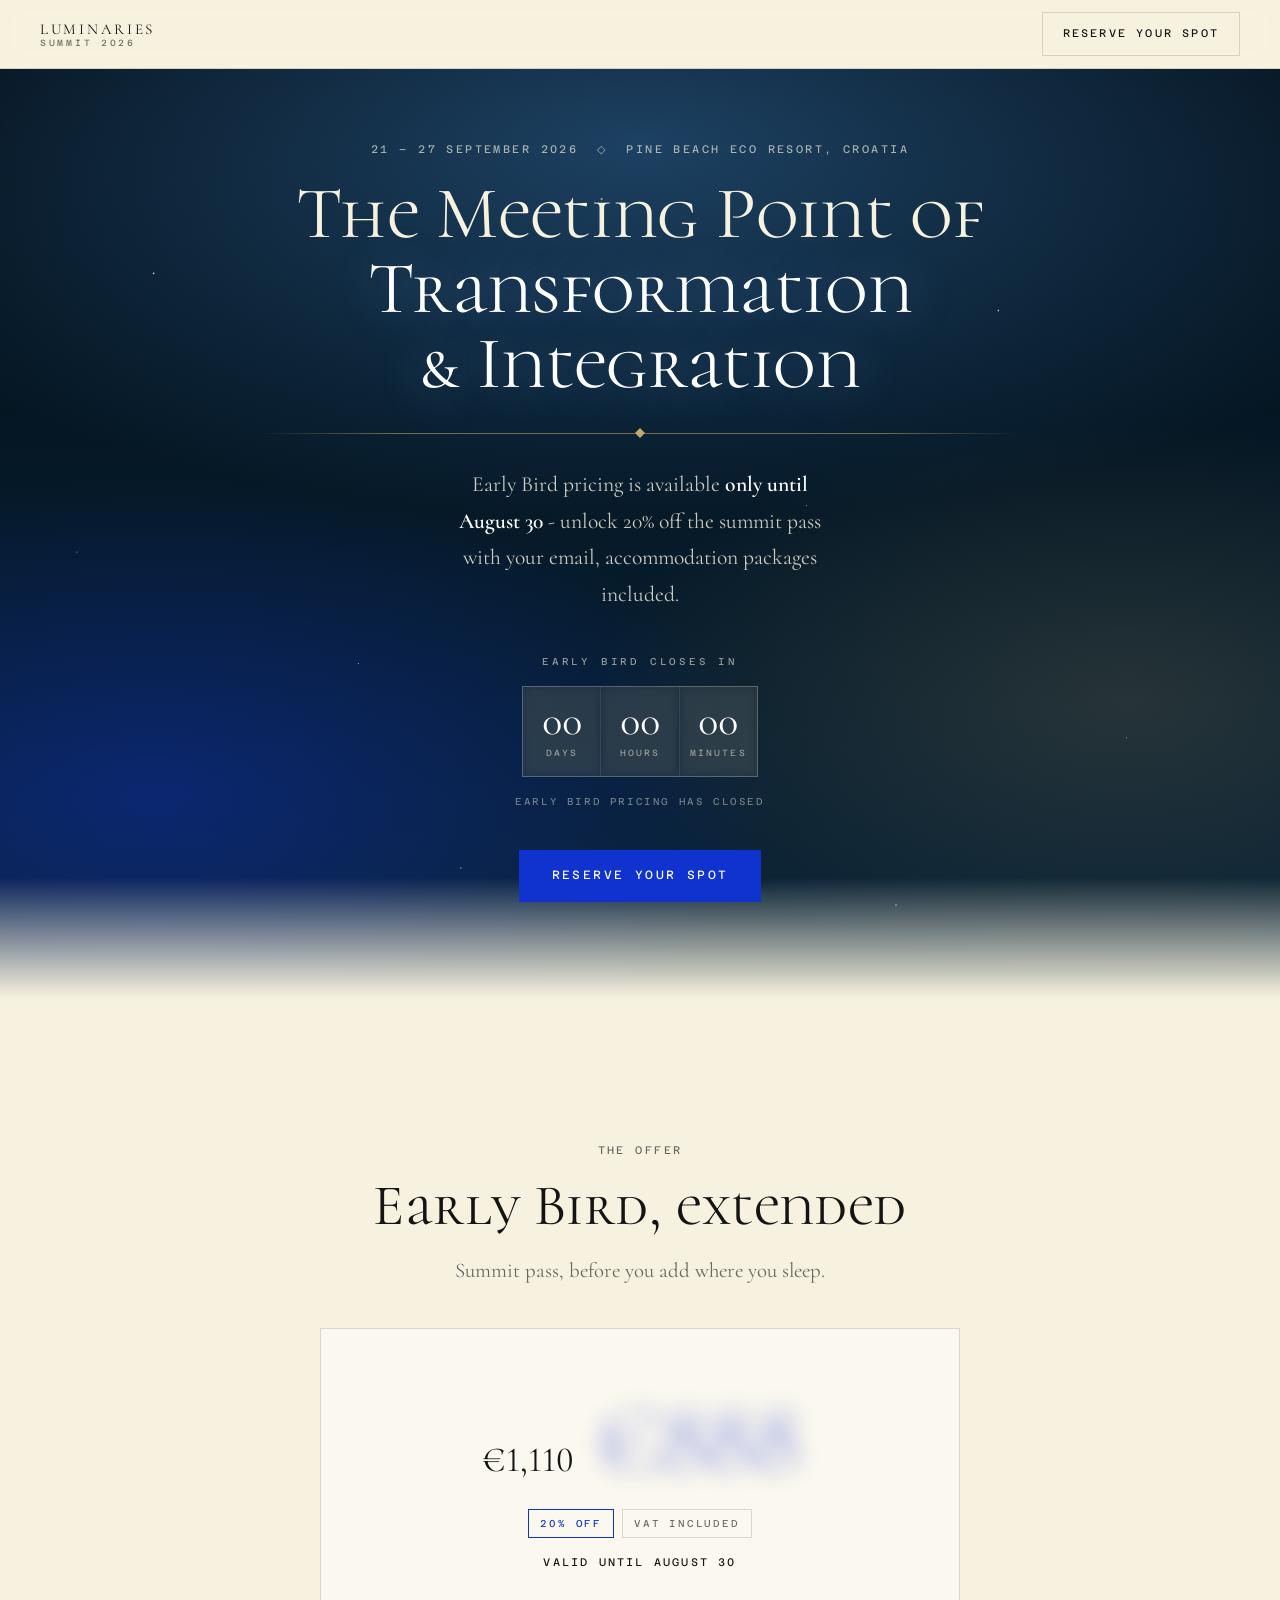
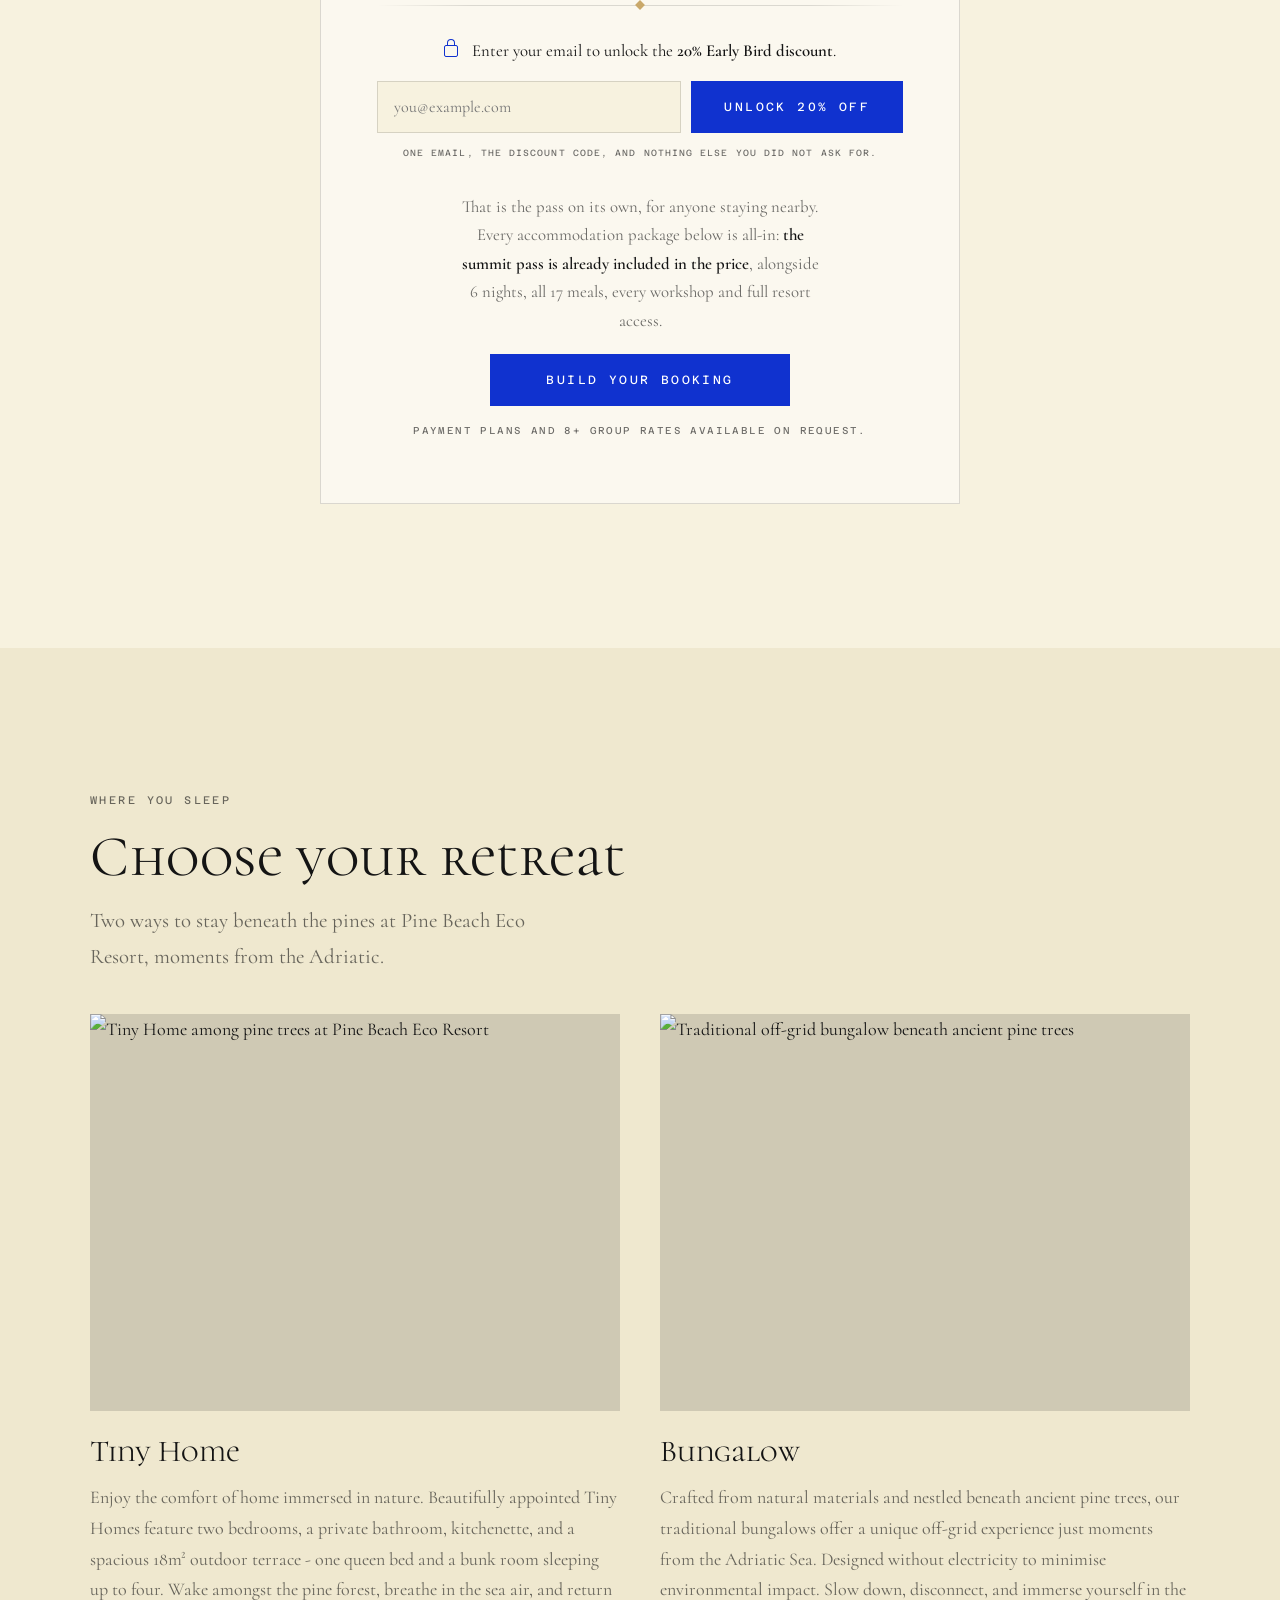
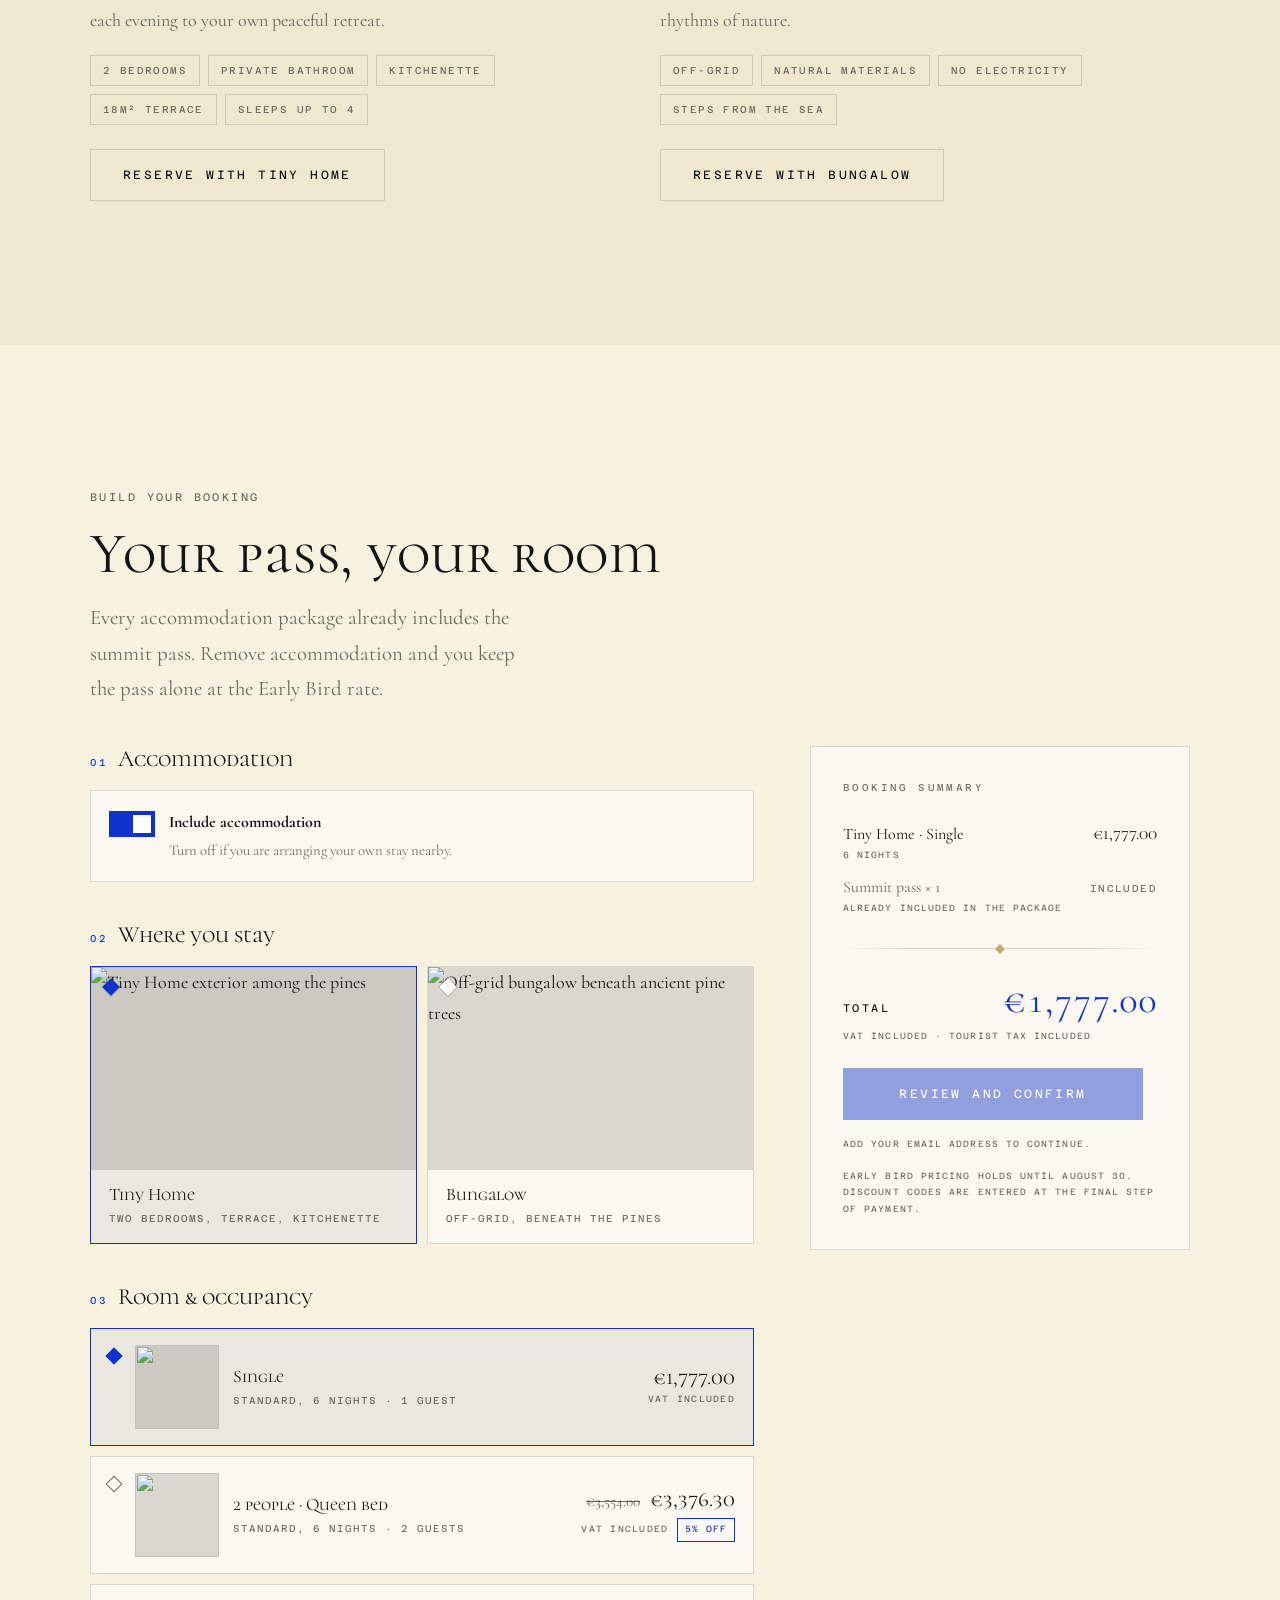
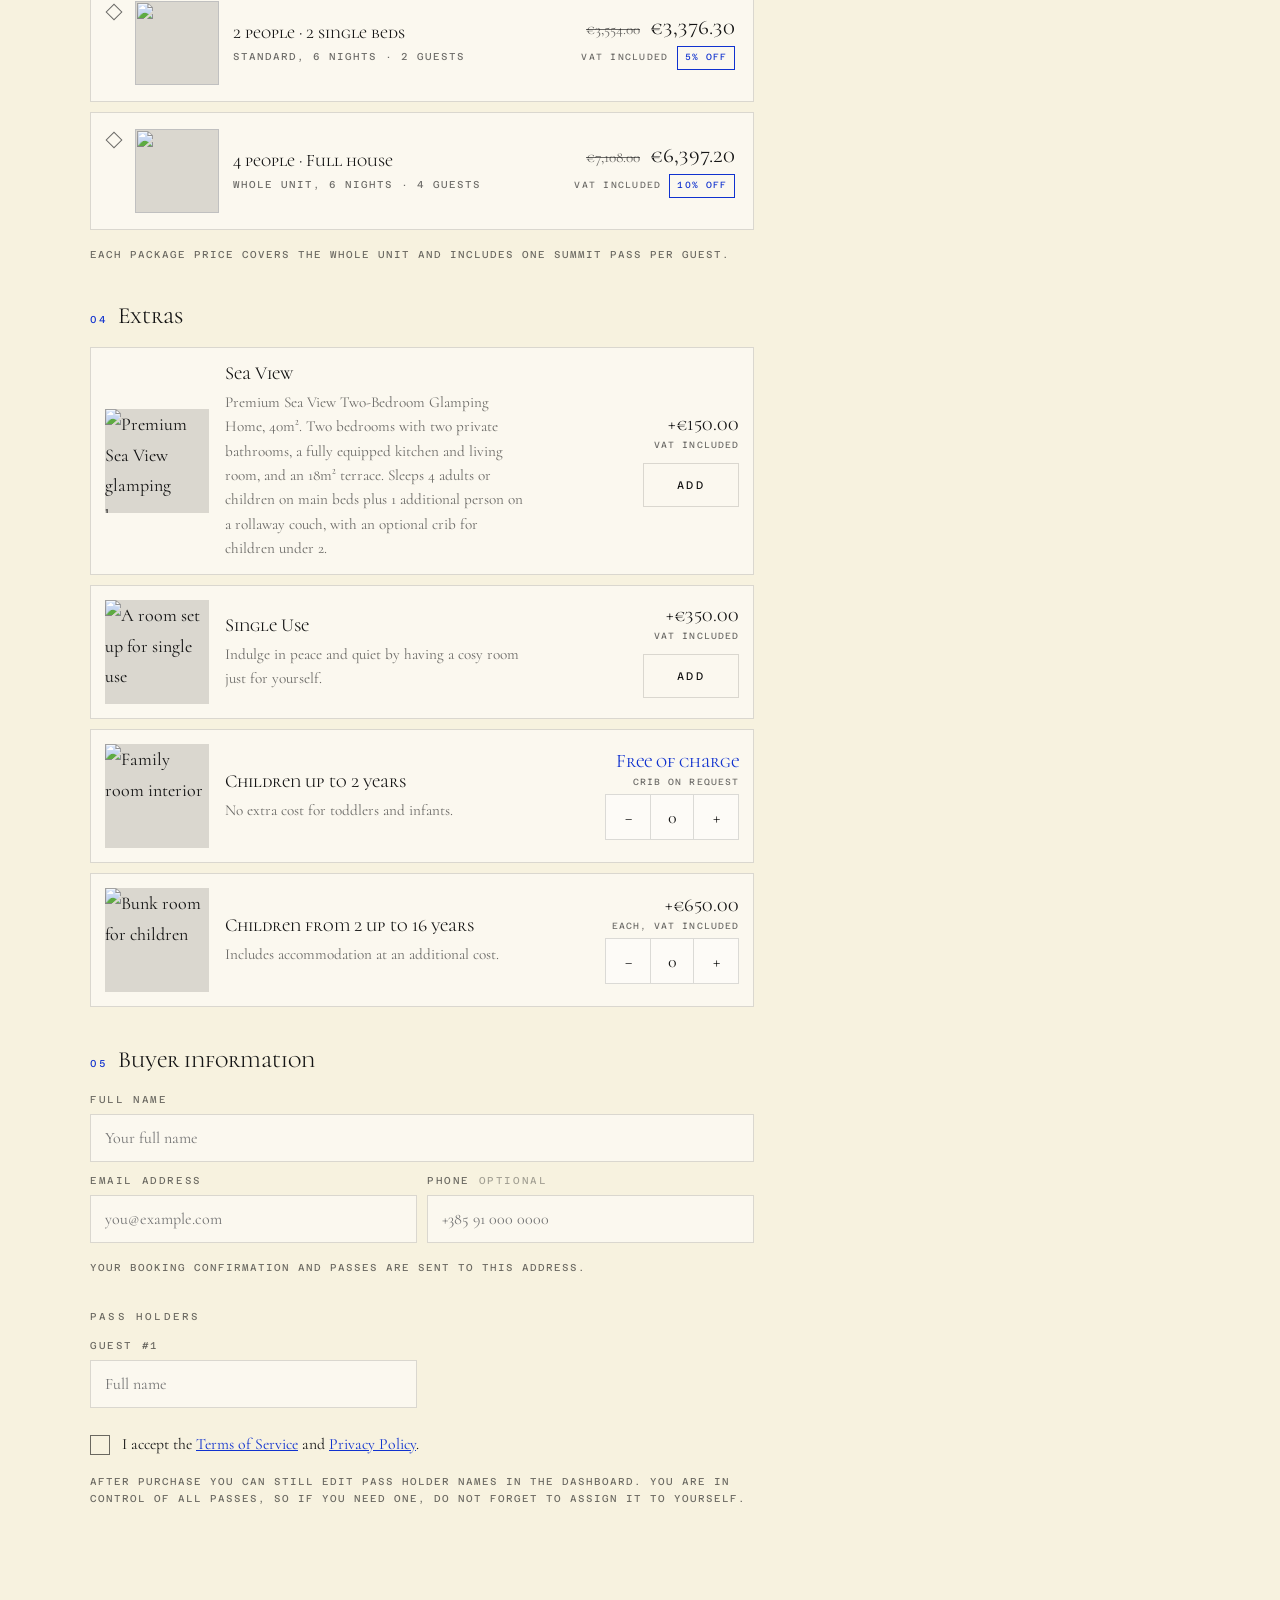
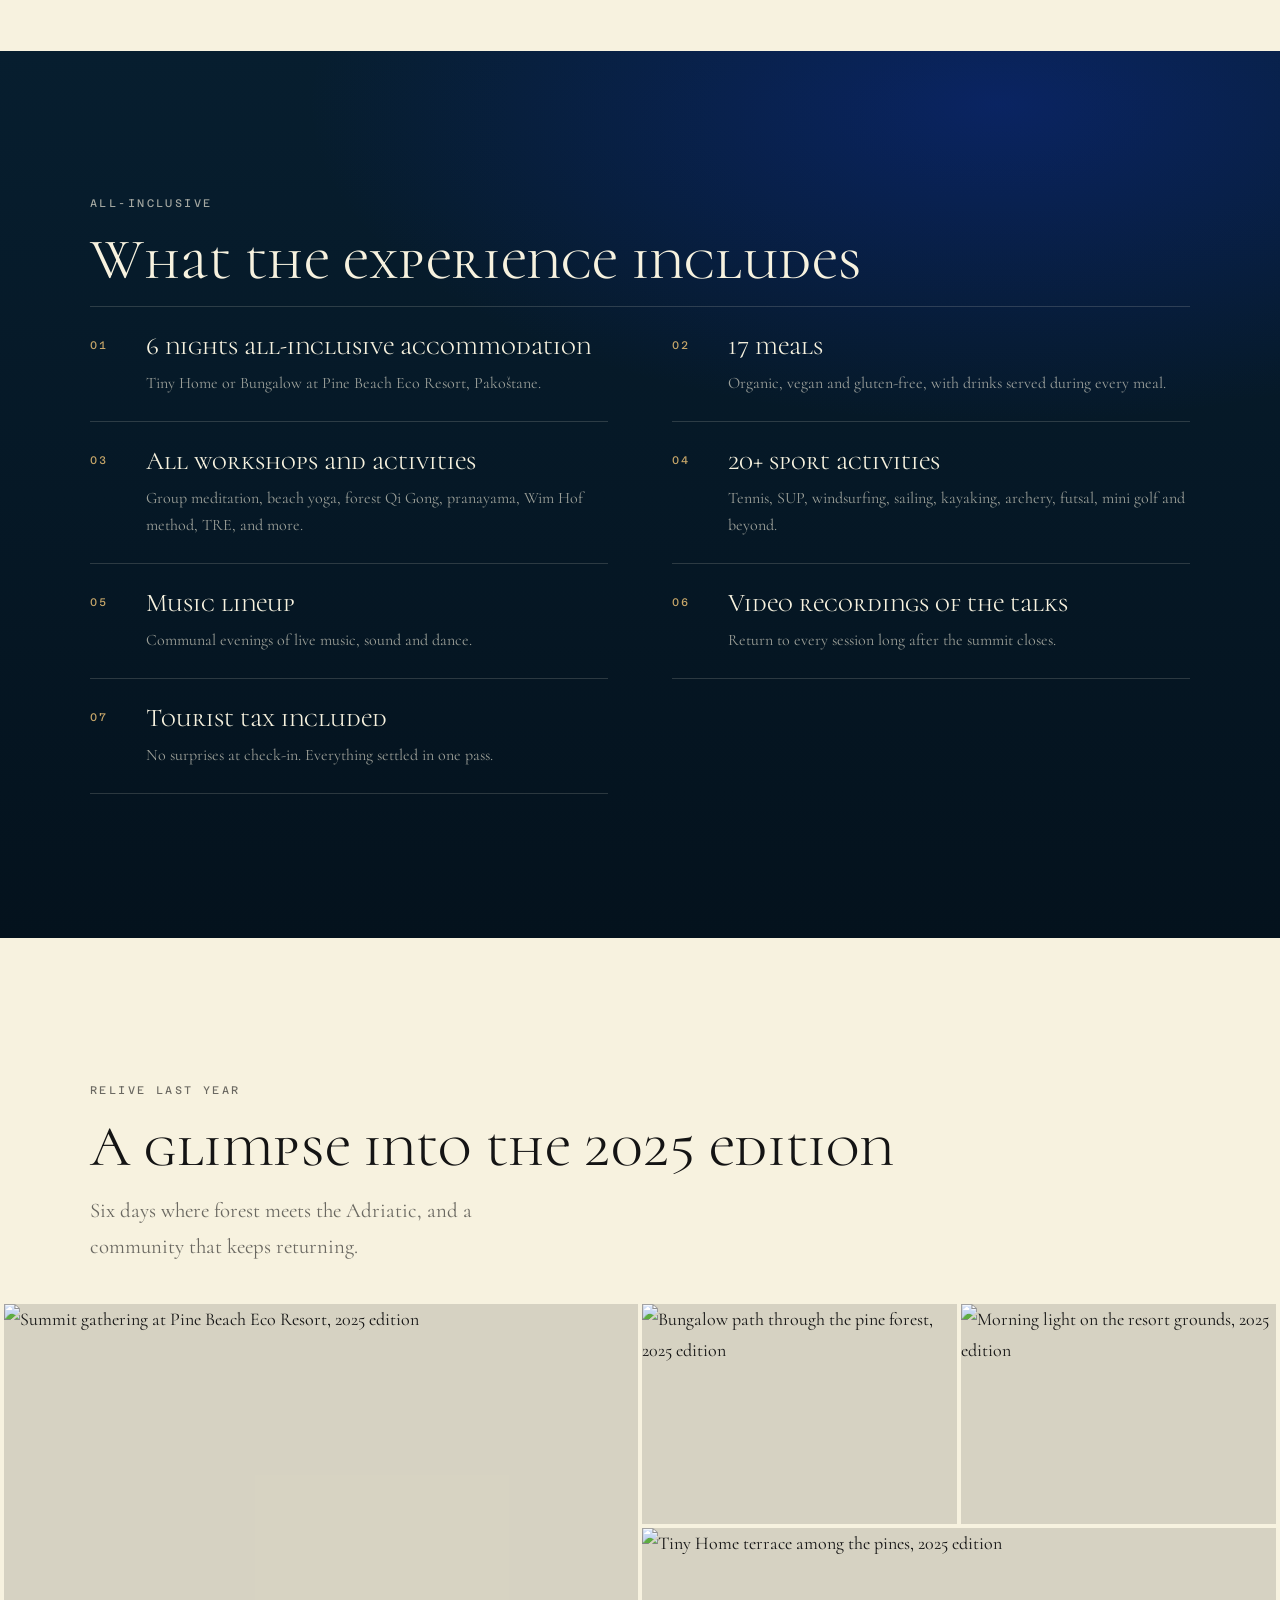
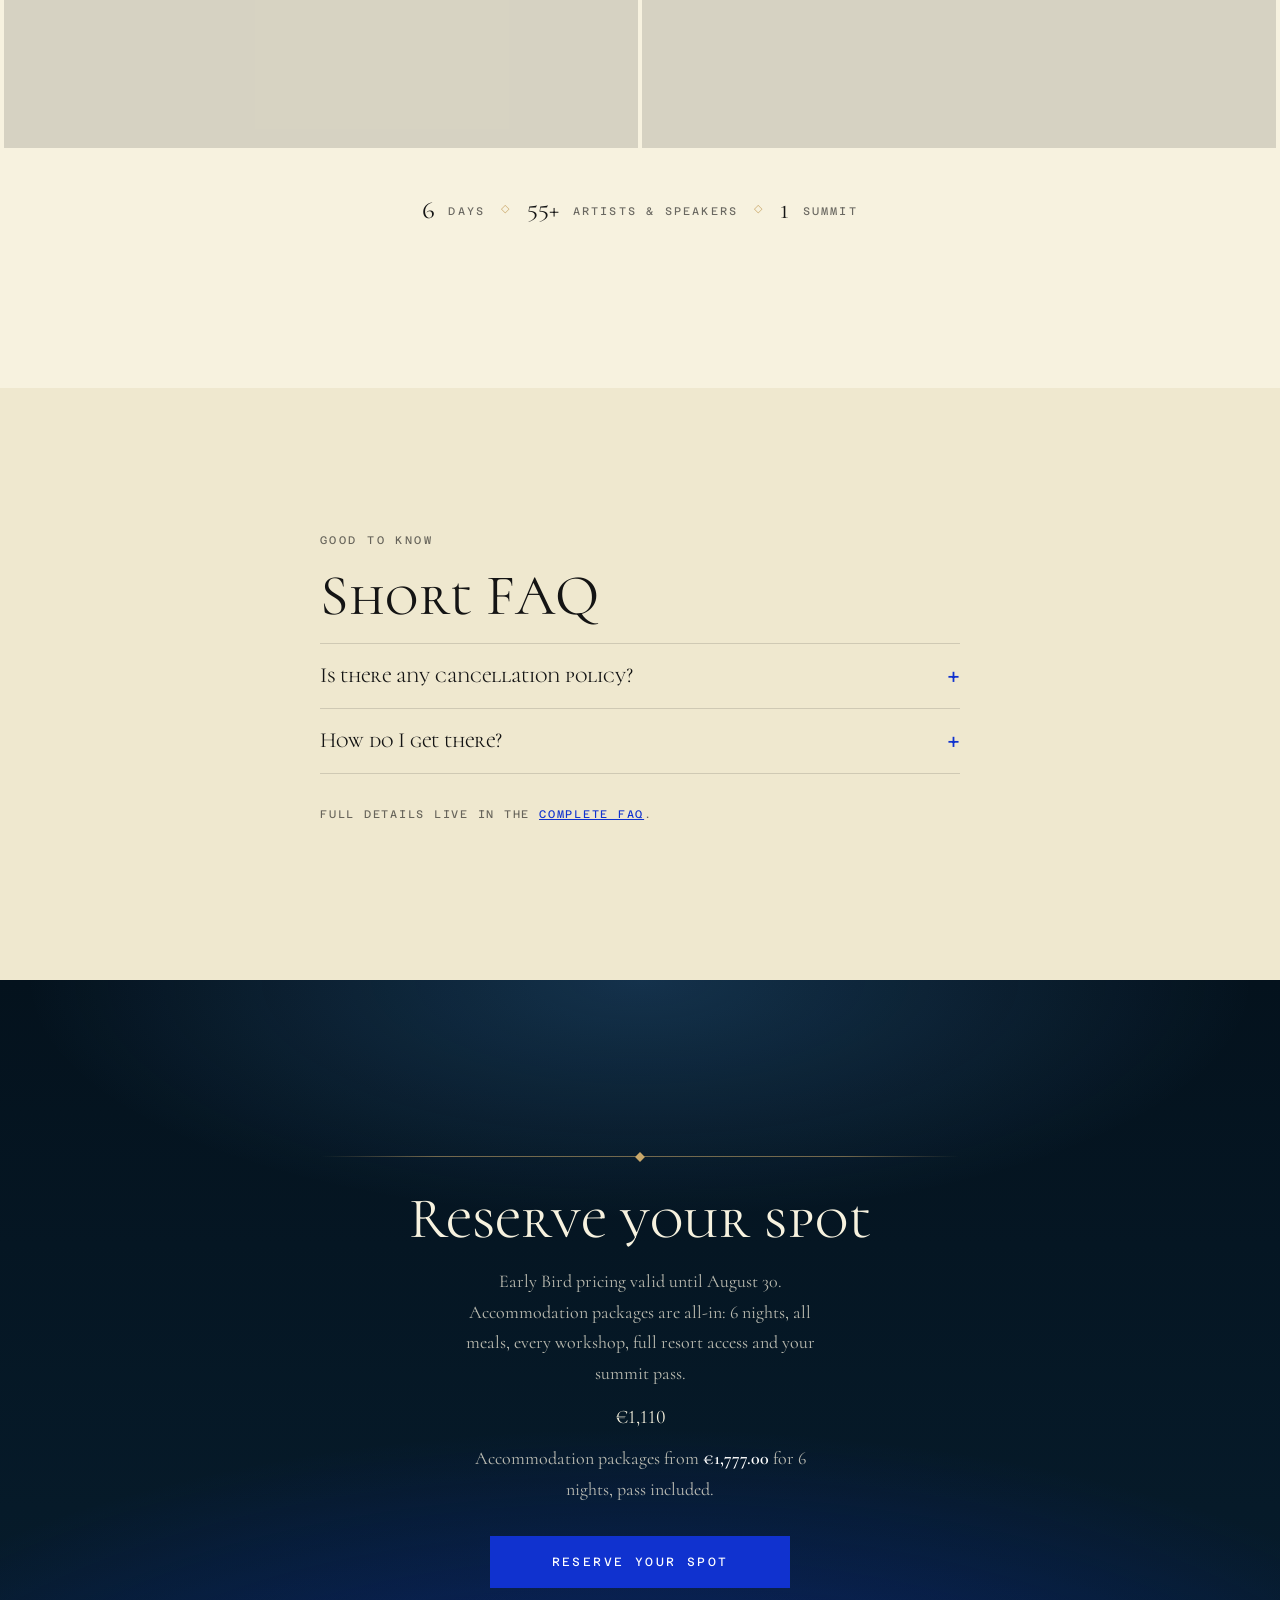
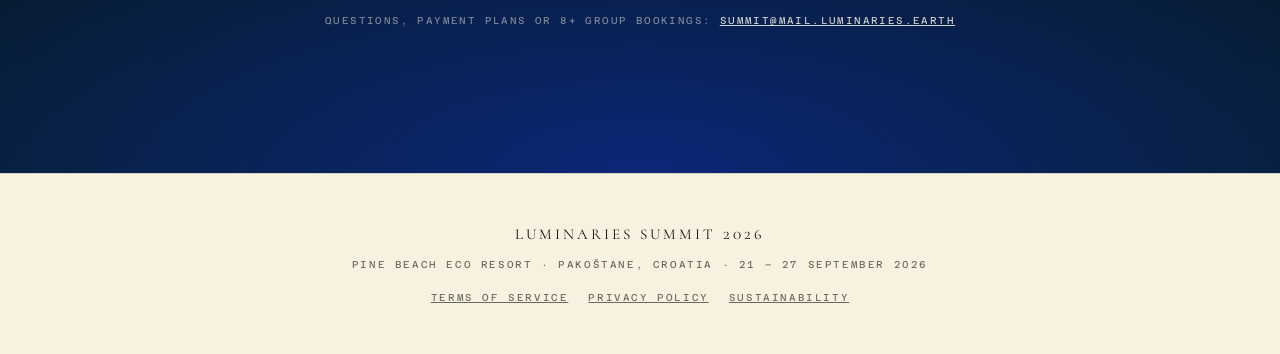
==== commit eeabd85a: "Gate the 20% Early Bird discount behind email capture, add buyer contact fields" ====
--- a/index.html
+++ b/index.html
@@ -36,7 +36,7 @@
 
     <p class="hero__sub">
       Early Bird pricing is available <strong>only until August 30</strong> -
-      20% off the summit pass, with all-in accommodation packages included.
+      unlock 20% off the summit pass with your email, accommodation packages included.
     </p>
 
     <!-- Countdown -->
@@ -62,10 +62,10 @@
     <h2 class="h2">Early Bird, extended</h2>
     <p class="lede lede--center">Summit pass, before you add where you sleep.</p>
 
-    <div class="pricecard">
+    <div class="pricecard" data-lock>
       <div class="pricecard__row">
         <span class="price price--was"><span class="sr-only">Regular price</span>€1,110</span>
-        <span class="price price--now"><span class="sr-only">Early Bird price</span>€888</span>
+        <span class="price price--now" data-lockable><span class="sr-only">Early Bird price</span>€888</span>
       </div>
 
       <p class="pricecard__badges">
@@ -76,6 +76,37 @@
       <p class="pricecard__valid">Valid until August 30</p>
 
       <div class="rule" aria-hidden="true"><span class="rule__gem"></span></div>
+
+      <!-- Locked state: email unlocks the Early Bird rate -->
+      <form class="unlock" data-unlock-form novalidate>
+        <p class="unlock__pitch">
+          <span class="unlock__icon" aria-hidden="true"></span>
+          Enter your email to unlock the <strong>20% Early Bird discount</strong>.
+        </p>
+        <div class="unlock__row">
+          <label class="unlock__field">
+            <span class="sr-only">Email address</span>
+            <input type="email" name="unlock-email" id="unlock-email" autocomplete="email"
+                   inputmode="email" placeholder="you@example.com" required
+                   aria-describedby="unlock-error" />
+          </label>
+          <button type="submit" class="btn btn--solid">Unlock 20% off</button>
+        </div>
+        <p class="unlock__error" id="unlock-error" data-unlock-error hidden>Enter a valid email address.</p>
+        <p class="unlock__micro">
+          One email, the discount code, and nothing else you did not ask for.
+        </p>
+      </form>
+
+      <div class="unlock unlock--done" data-unlock-done hidden>
+        <p class="unlock__pitch unlock__pitch--done">
+          <span class="unlock__icon unlock__icon--done" aria-hidden="true"></span>
+          Discount unlocked. Your code is <code class="unlock__code">EARLYBIRD20</code>
+        </p>
+        <p class="unlock__micro">
+          Sent to <span data-unlock-email></span>. It is already applied to the prices below.
+        </p>
+      </div>
 
       <p class="pricecard__note">
         That is the pass on its own, for anyone staying nearby. Every accommodation
@@ -382,12 +413,32 @@
             <output class="stepper__val" id="pass-count" aria-live="polite">1</output>
             <button type="button" class="stepper__btn" data-step="1" aria-label="Add one pass">+</button>
           </div>
-          <p class="field__note">Early Bird pass at €888 each, VAT included. Accommodation not included.</p>
+          <p class="field__note" data-pass-note>Early Bird pass at €888 each, VAT included. Accommodation not included.</p>
         </fieldset>
 
         <fieldset class="field">
           <legend class="field__legend"><span class="field__step">05</span> Buyer information</legend>
 
+          <div class="buyer">
+            <label class="guests__row">
+              <span>Full name</span>
+              <input type="text" id="buyer-name" name="buyer-name" autocomplete="name" placeholder="Your full name" required />
+            </label>
+            <label class="guests__row">
+              <span>Email address</span>
+              <input type="email" id="buyer-email" name="buyer-email" autocomplete="email"
+                     inputmode="email" placeholder="you@example.com" required aria-describedby="email-hint" />
+              <span class="field__error" id="email-hint" data-email-error hidden>Enter a valid email address.</span>
+            </label>
+            <label class="guests__row">
+              <span>Phone <em>optional</em></span>
+              <input type="tel" id="buyer-phone" name="buyer-phone" autocomplete="tel" placeholder="+385 91 000 0000" />
+            </label>
+          </div>
+
+          <p class="field__note">Your booking confirmation and passes are sent to this address.</p>
+
+          <h4 class="field__sub">Pass holders</h4>
           <div class="guests" data-guest-fields></div>
 
           <label class="consent">
@@ -542,7 +593,7 @@
     </p>
     <p class="reserve__price">
       <span class="price price--was price--sm">€1,110</span>
-      <span class="price price--now price--sm">€888</span>
+      <span class="price price--now price--sm" data-lockable>€888</span>
       <span class="reserve__unit">pass only, 20% off, VAT included</span>
     </p>
     <p class="reserve__from">Accommodation packages from <strong>€1,777.00</strong> for 6 nights, pass included.</p>
--- a/assets/styles.css
+++ b/assets/styles.css
@@ -502,6 +502,124 @@
 }
 .pricecard__note strong { color: var(--fg); font-weight: 600; }
 
+/* --------------------------------------------------------- email unlock */
+
+.pricecard[data-locked] [data-lockable] {
+  filter: blur(11px);
+  opacity: 0.55;
+  user-select: none;
+  pointer-events: none;
+}
+
+/* While locked the regular rate is the live price, so it must not read as struck through. */
+[data-early-bird="locked"] .price--was {
+  text-decoration: none;
+  color: var(--fg);
+}
+[data-early-bird="locked"] .section--reserve .price--was { color: var(--cream); }
+[data-early-bird="locked"] .section--reserve [data-lockable],
+[data-early-bird="locked"] .reserve__unit { display: none; }
+
+[data-lockable] {
+  transition: filter 500ms var(--ease), opacity 500ms var(--ease);
+}
+
+.unlock {
+  margin-bottom: calc(var(--step) * 4);
+  text-align: left;
+}
+.unlock[hidden] { display: none; }
+
+.unlock__pitch {
+  display: block;
+  text-align: center;
+  font-size: 1.05rem;
+  line-height: 1.6;
+  margin: 0 0 calc(var(--step) * 2);
+}
+.unlock__pitch strong { font-weight: 600; }
+
+.unlock__icon {
+  display: inline-block;
+  vertical-align: -1px;
+  width: 14px;
+  height: 12px;
+  margin-right: 10px;
+  border: 1.5px solid var(--accent);
+  border-radius: 2px;
+  position: relative;
+}
+.unlock__icon::before {
+  content: "";
+  position: absolute;
+  left: 2px;
+  bottom: 10px;
+  width: 8px;
+  height: 7px;
+  border: 1.5px solid var(--accent);
+  border-bottom: 0;
+  border-radius: 5px 5px 0 0;
+}
+.unlock__icon--done { border-color: var(--accent); background: var(--accent); }
+.unlock__icon--done::before { left: 6px; border-radius: 5px 5px 0 0; }
+
+.unlock__row {
+  display: grid;
+  gap: 10px;
+}
+@media (min-width: 560px) {
+  .unlock__row { grid-template-columns: minmax(0, 1fr) auto; }
+}
+
+.unlock__field { display: block; }
+.unlock__field input {
+  width: 100%;
+  min-height: 52px;
+  padding: 14px 16px;
+  font-family: var(--serif);
+  font-size: 16px;
+  color: var(--fg);
+  background: var(--bg);
+  border: 1px solid var(--hairline);
+  border-radius: 0;
+}
+.unlock__field input:focus-visible { outline: 2px solid var(--accent); outline-offset: 2px; }
+.unlock__field input.is-invalid { border-color: #c0392b; }
+
+.unlock__error {
+  margin: 8px 0 0;
+  font-family: var(--mono);
+  font-size: 10px;
+  letter-spacing: 0.1em;
+  text-transform: uppercase;
+  color: #c0392b;
+}
+.unlock__error[hidden] { display: none; }
+
+.unlock__micro {
+  margin: calc(var(--step) * 1.5) 0 0;
+  font-family: var(--mono);
+  font-size: 9px;
+  line-height: 1.8;
+  letter-spacing: 0.12em;
+  text-transform: uppercase;
+  color: var(--fg-soft);
+  text-align: center;
+}
+
+.unlock--done { border: 1px solid var(--accent); padding: calc(var(--step) * 2.5); }
+.unlock__pitch--done { margin-bottom: 0; }
+
+.unlock__code {
+  font-family: var(--mono);
+  font-size: 0.85em;
+  letter-spacing: 0.14em;
+  padding: 3px 8px;
+  margin-left: 4px;
+  border: 1px dashed var(--accent);
+  color: var(--accent);
+}
+
 .pricecard__micro {
   font-family: var(--mono);
   font-size: 10px;
@@ -929,6 +1047,36 @@
 
 /* buyer information */
 
+.buyer {
+  display: grid;
+  gap: 10px;
+  margin-bottom: calc(var(--step) * 2);
+}
+
+@media (min-width: 640px) {
+  .buyer { grid-template-columns: 1fr 1fr; }
+  .buyer > :first-child { grid-column: 1 / -1; }
+}
+
+.field__sub {
+  font-family: var(--mono);
+  font-size: 10px;
+  font-weight: 400;
+  letter-spacing: 0.22em;
+  text-transform: uppercase;
+  color: var(--fg-soft);
+  margin: calc(var(--step) * 4) 0 calc(var(--step) * 1.5);
+}
+
+.field__error {
+  font-family: var(--mono);
+  font-size: 10px;
+  letter-spacing: 0.1em;
+  text-transform: uppercase;
+  color: #c0392b;
+}
+.field__error[hidden] { display: none; }
+
 .guests {
   display: grid;
   gap: 10px;
@@ -946,6 +1094,10 @@
   letter-spacing: 0.16em;
   text-transform: uppercase;
   color: var(--fg-soft);
+}
+.guests__row span em {
+  font-style: normal;
+  opacity: 0.6;
 }
 .guests__row input {
   width: 100%;
@@ -959,6 +1111,7 @@
   border-radius: 0;
 }
 .guests__row input:focus-visible { outline: 2px solid var(--accent); outline-offset: 2px; }
+.guests__row input.is-invalid { border-color: #c0392b; }
 
 .consent {
   display: flex;
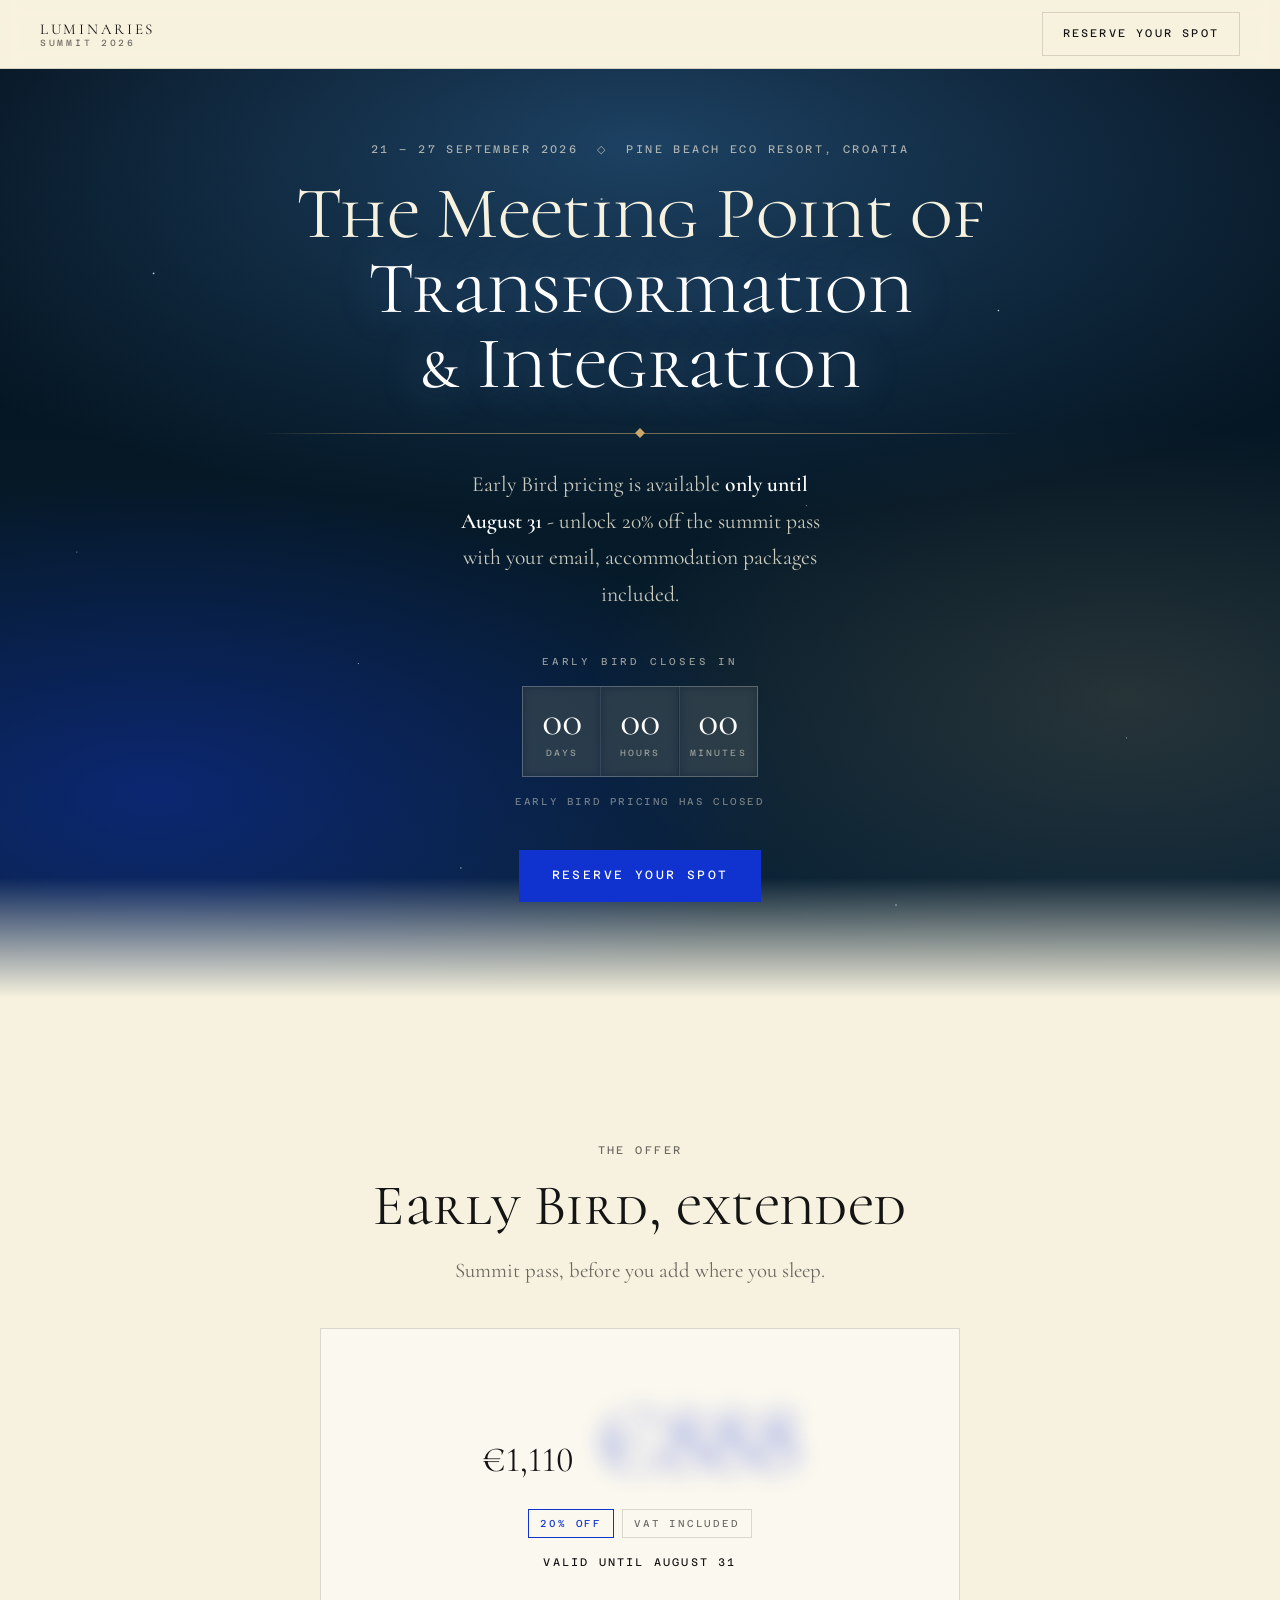
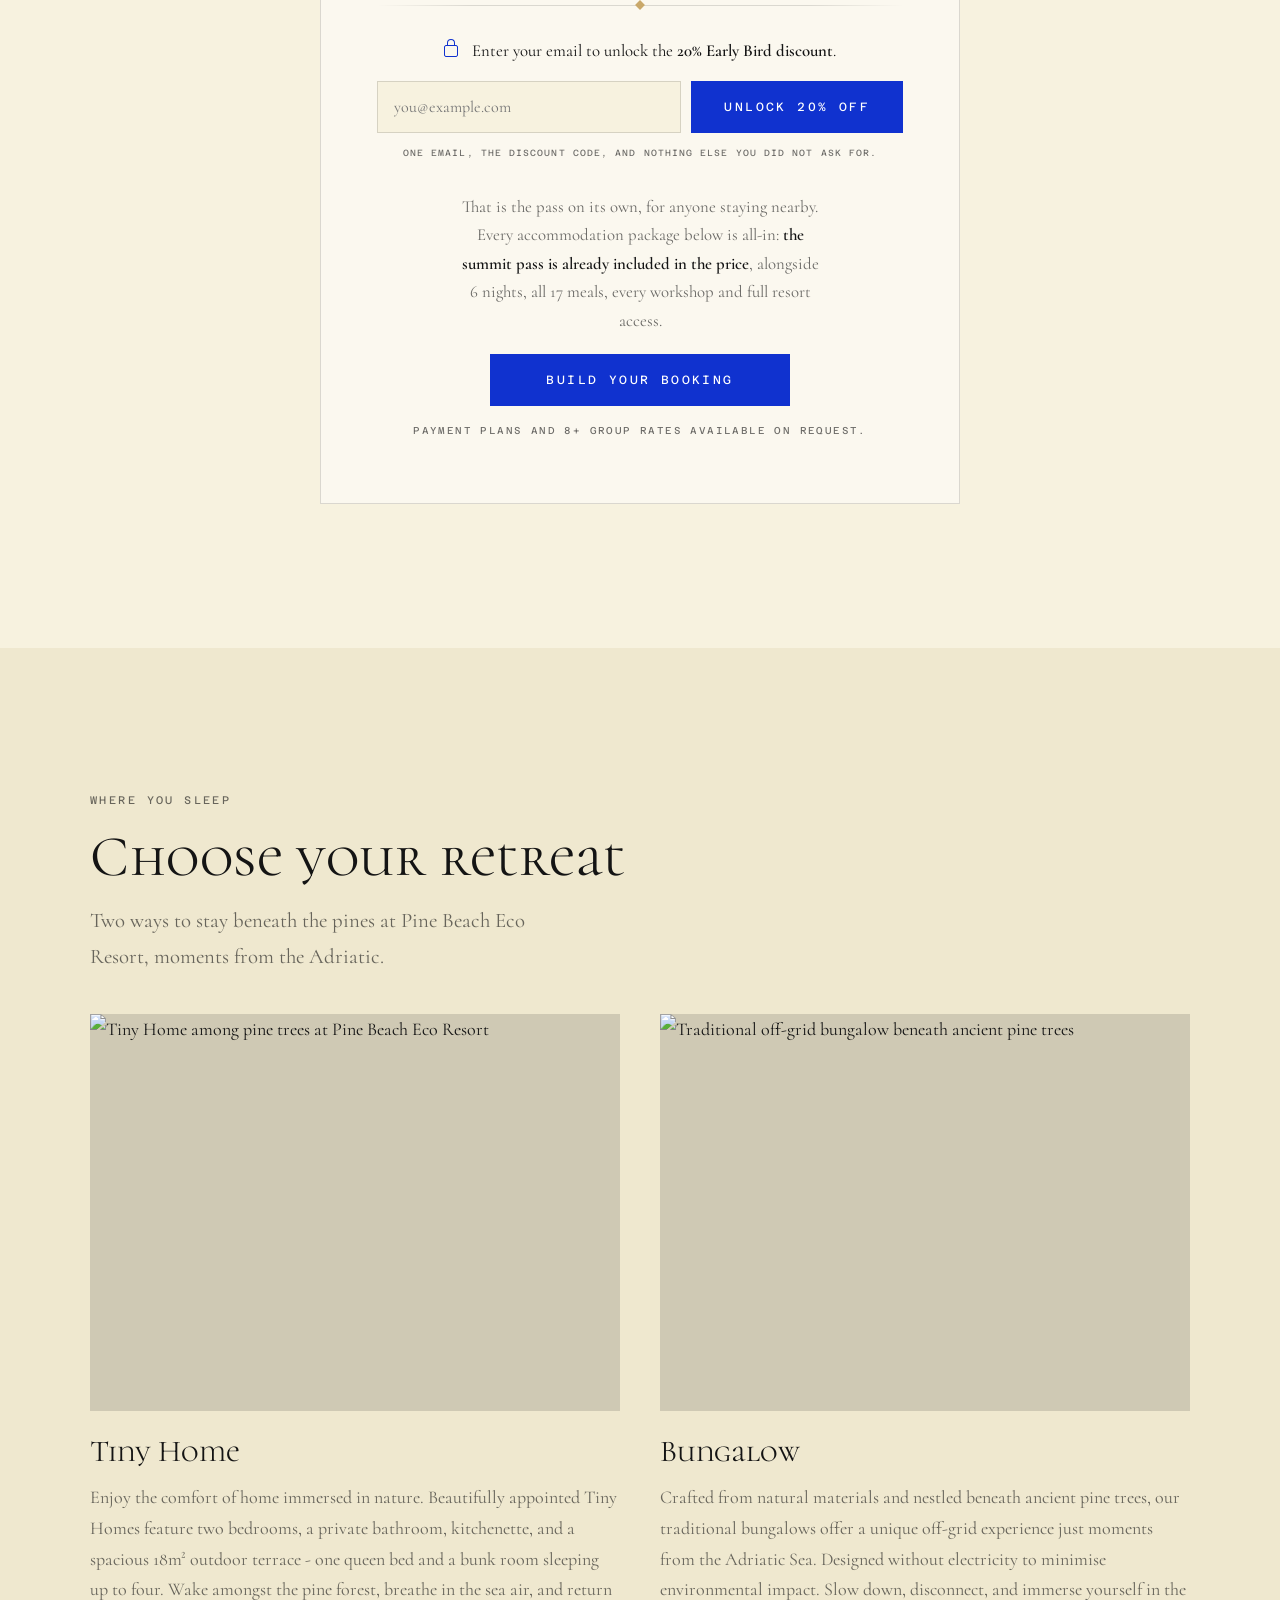
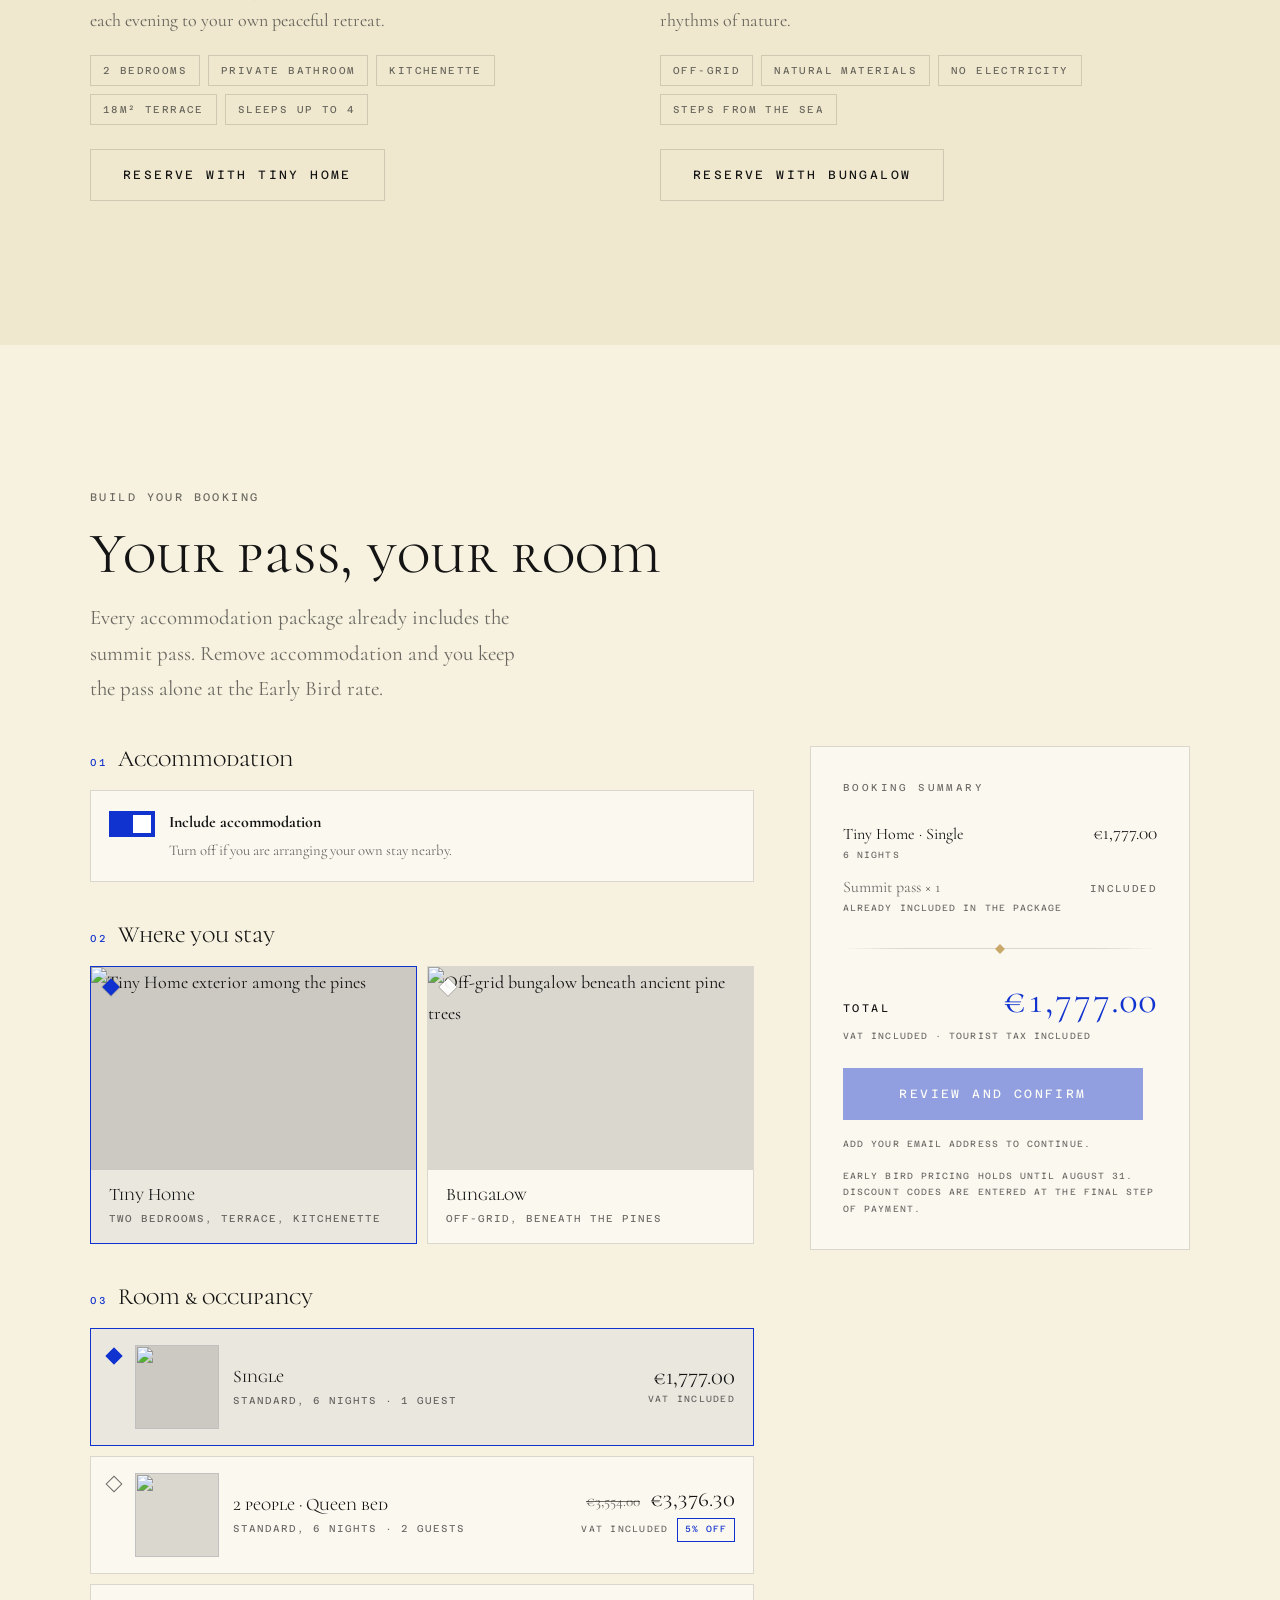
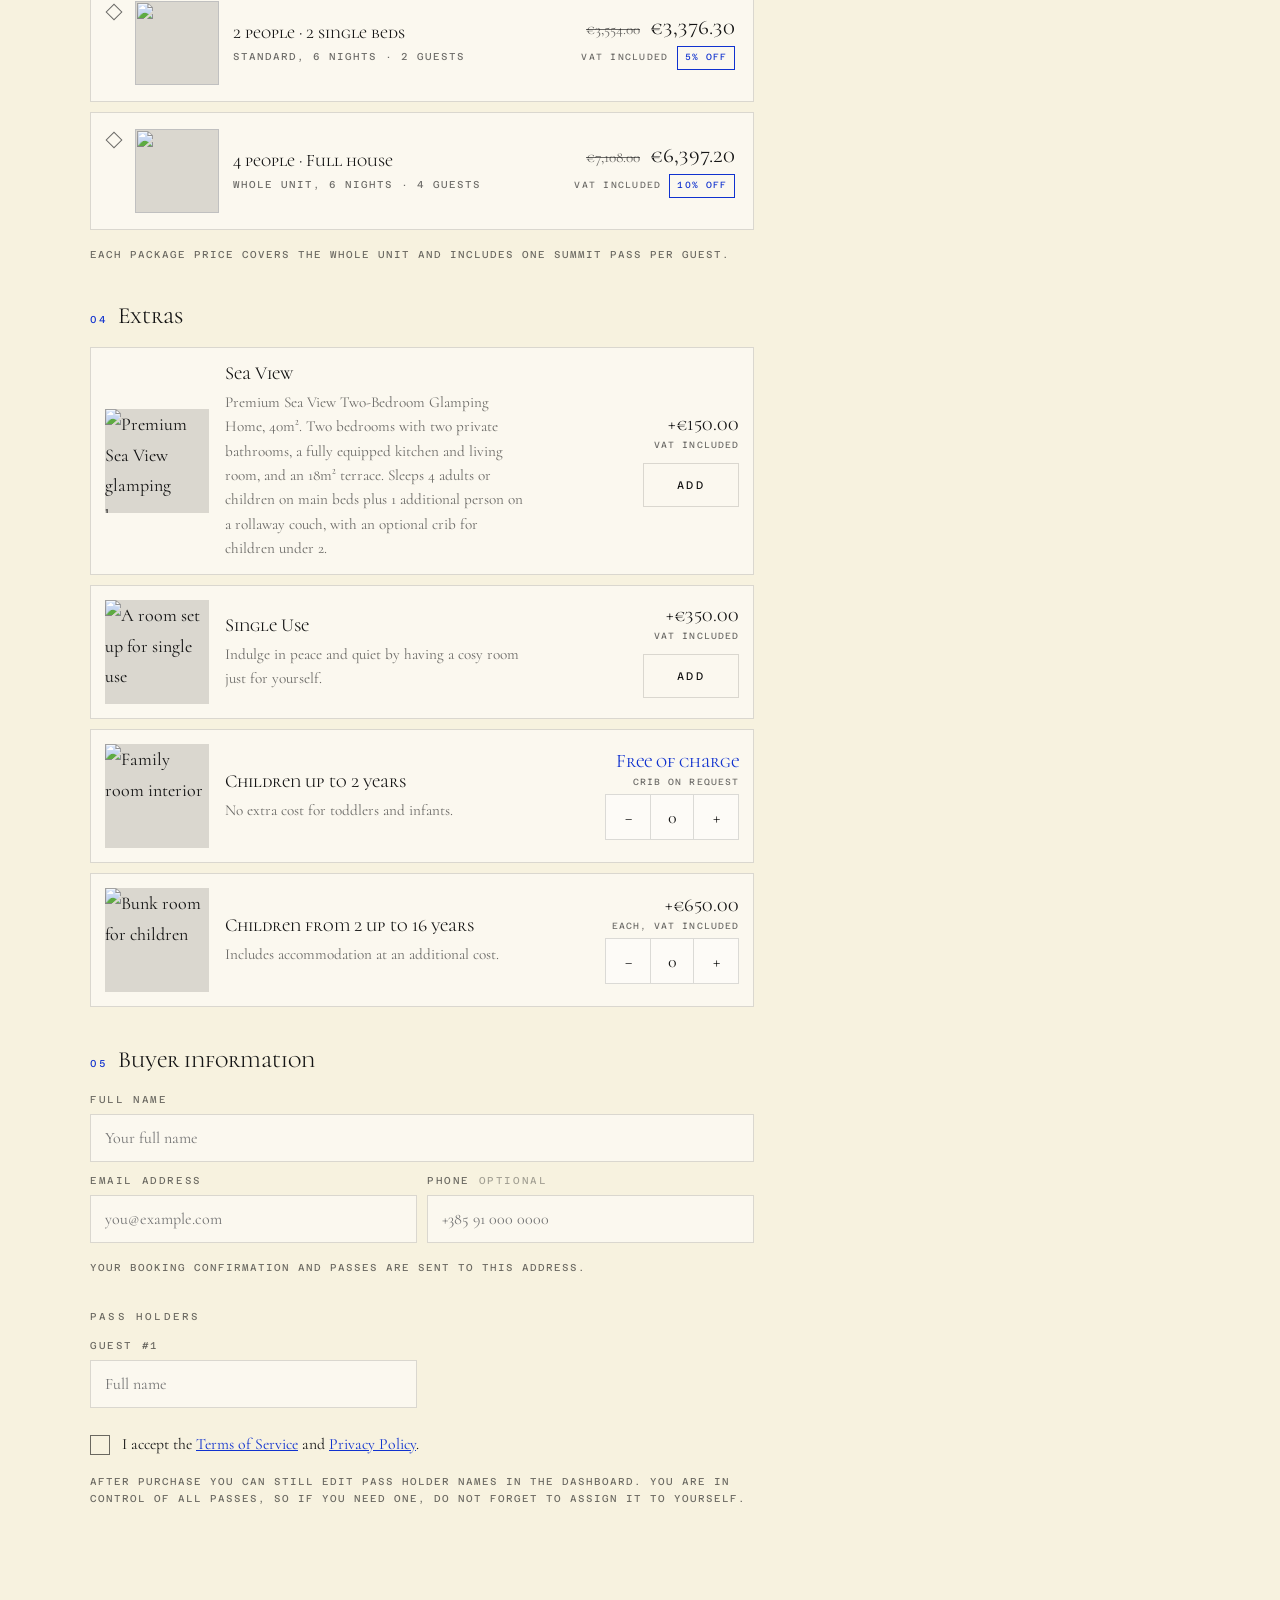
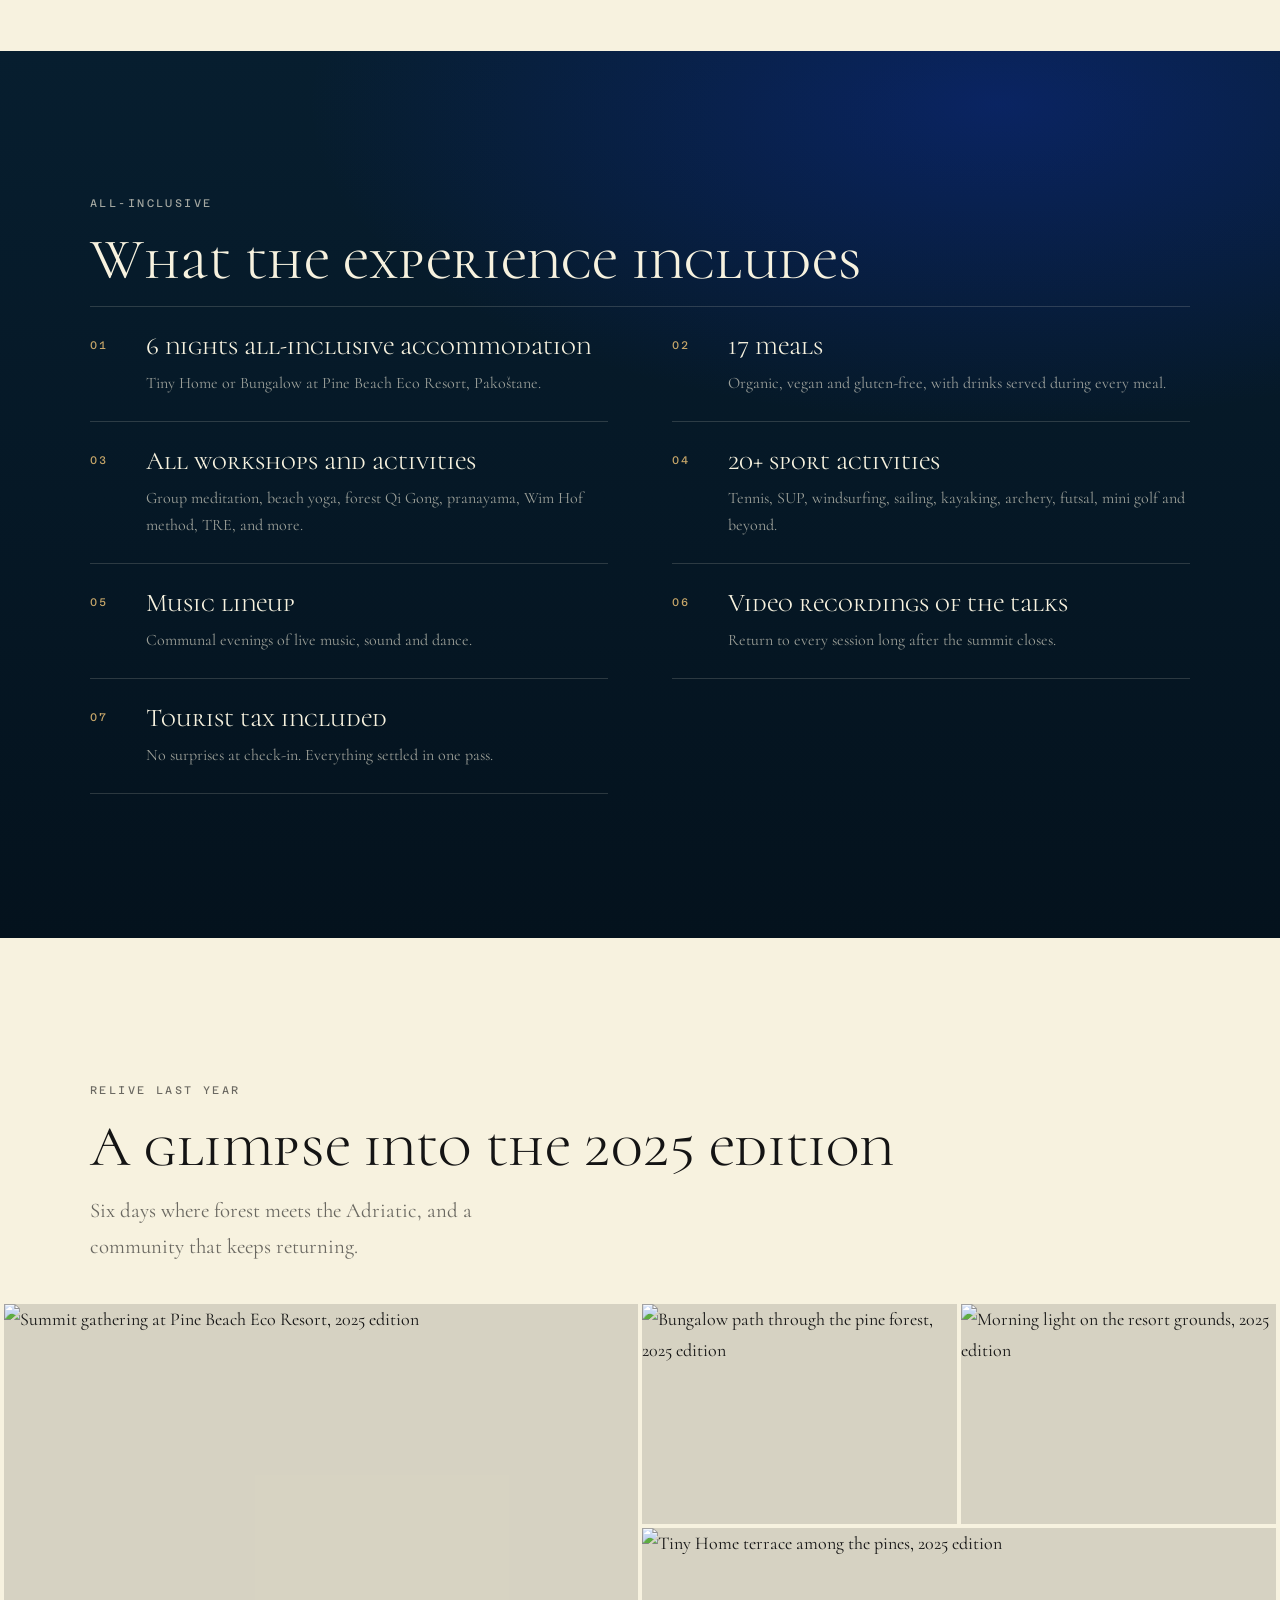
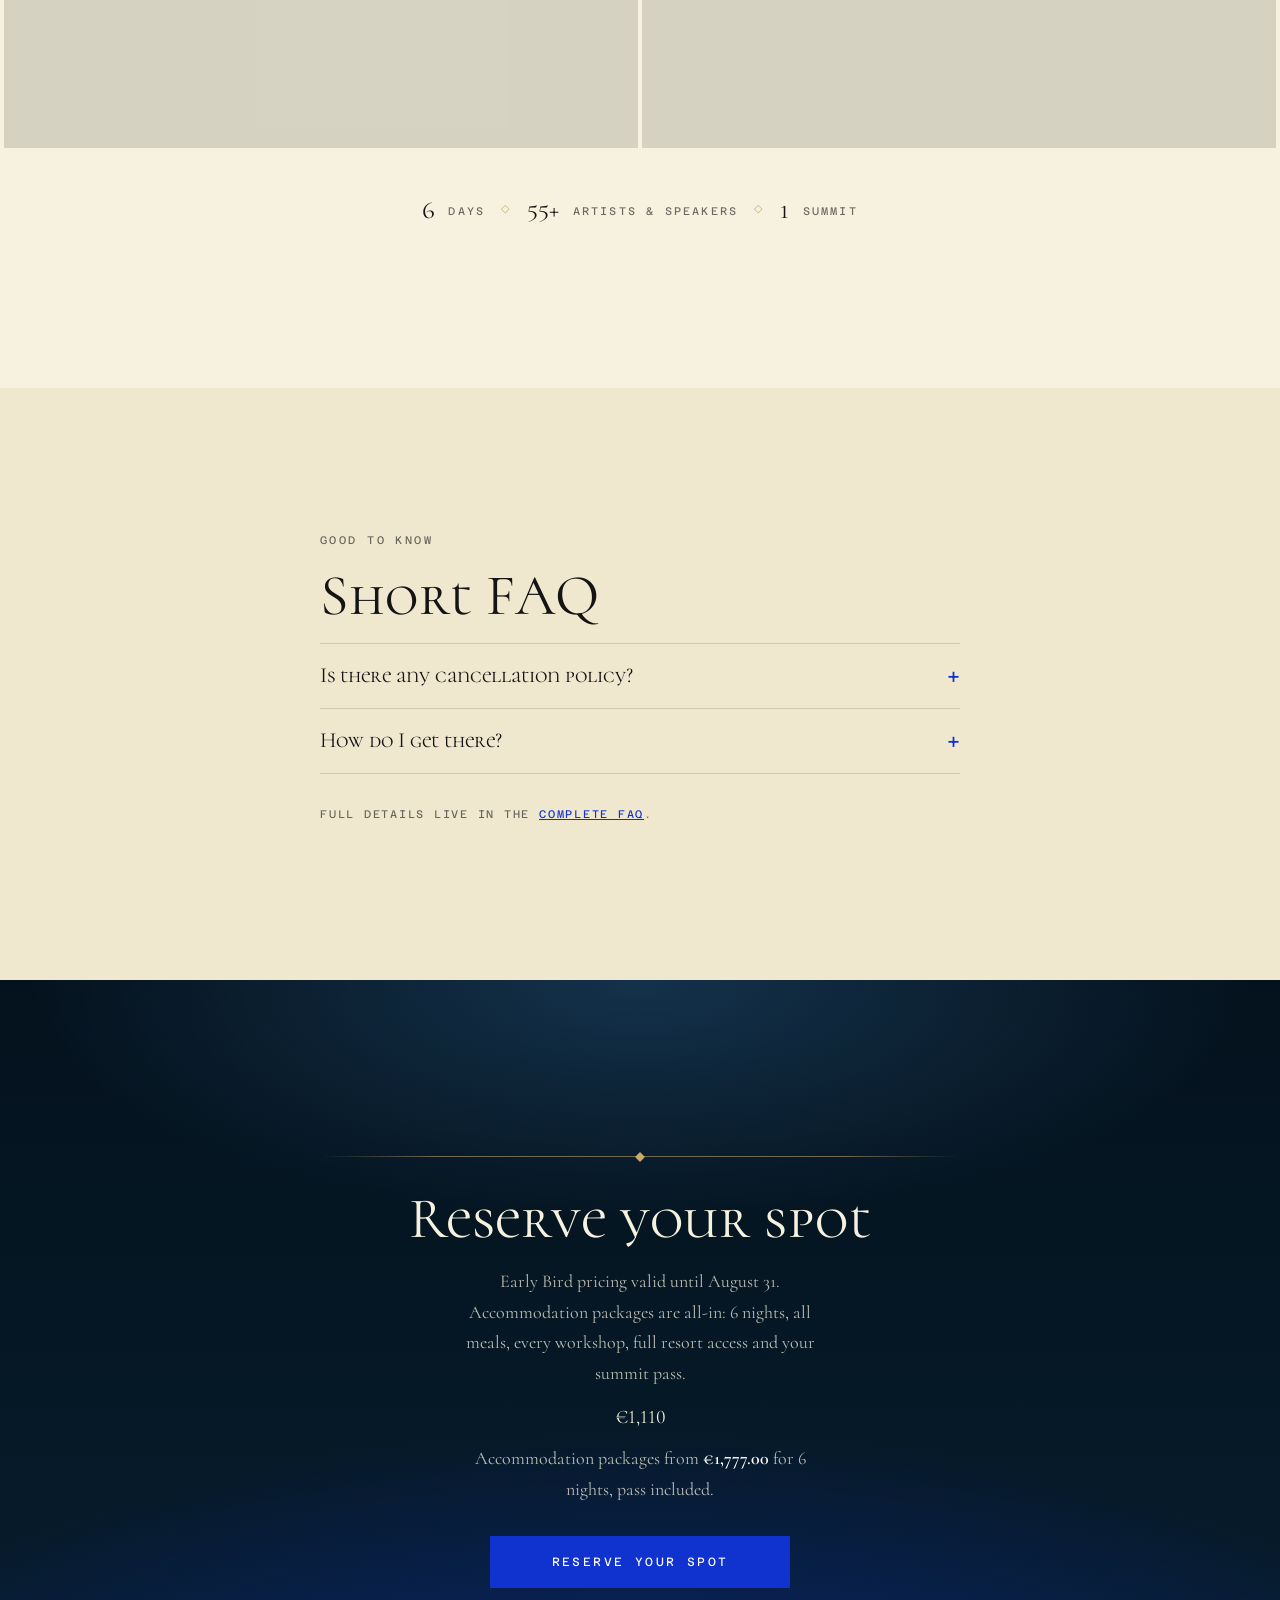
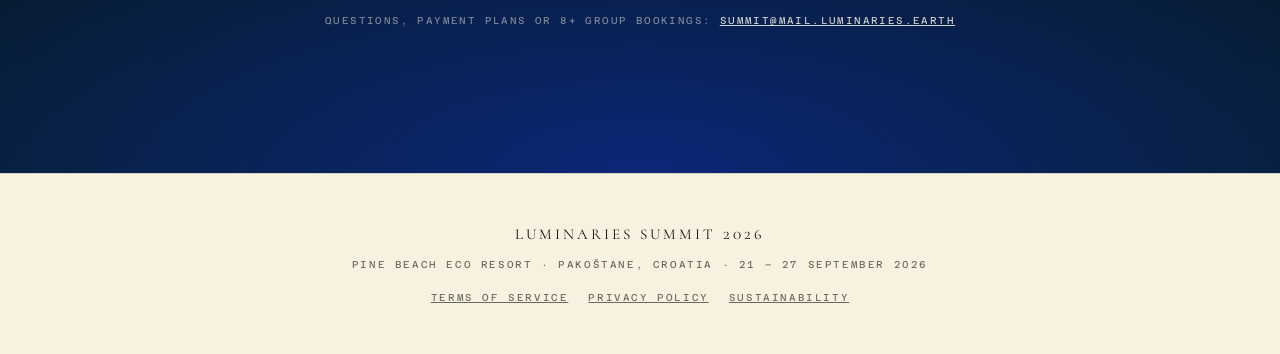
==== commit 285aca4e: "Extend Early Bird deadline to 31 August" ====
--- a/index.html
+++ b/index.html
@@ -4,9 +4,9 @@
 <meta charset="utf-8" />
 <meta name="viewport" content="width=device-width, initial-scale=1" />
 <title>Early Bird - Luminaries Summit 2026 | Pine Beach Eco Resort, Croatia</title>
-<meta name="description" content="Early Bird pricing for Luminaries Summit 2026, extended until August 30. Six nights all-inclusive at Pine Beach Eco Resort, Pakoštane, Croatia. Tiny Home or Bungalow accommodation included." />
+<meta name="description" content="Early Bird pricing for Luminaries Summit 2026, extended until August 31. Six nights all-inclusive at Pine Beach Eco Resort, Pakoštane, Croatia. Tiny Home or Bungalow accommodation included." />
 <meta property="og:title" content="Early Bird - Luminaries Summit 2026" />
-<meta property="og:description" content="The Meeting Point of Transformation &amp; Integration. Early Bird pricing until August 30, accommodation included." />
+<meta property="og:description" content="The Meeting Point of Transformation &amp; Integration. Early Bird pricing until August 31, accommodation included." />
 <meta property="og:image" content="https://luminaries.earth/images/home-booking-hero.jpg" />
 <link rel="preconnect" href="https://fonts.googleapis.com" />
 <link rel="preconnect" href="https://fonts.gstatic.com" crossorigin />
@@ -35,7 +35,7 @@
     <div class="rule rule--light" aria-hidden="true"><span class="rule__gem"></span></div>
 
     <p class="hero__sub">
-      Early Bird pricing is available <strong>only until August 30</strong> -
+      Early Bird pricing is available <strong>only until August 31</strong> -
       unlock 20% off the summit pass with your email, accommodation packages included.
     </p>
 
@@ -47,7 +47,7 @@
         <div class="countdown__unit"><span class="countdown__num" data-cd="hours">--</span><span class="countdown__cap">hours</span></div>
         <div class="countdown__unit"><span class="countdown__num" data-cd="minutes">--</span><span class="countdown__cap">minutes</span></div>
       </div>
-      <p class="countdown__deadline" data-cd="fallback">Offer ends 30 August 2026, 23:59 CET</p>
+      <p class="countdown__deadline" data-cd="fallback">Offer ends 31 August 2026, 23:59 CET</p>
     </div>
 
     <a class="btn btn--solid" href="#checkout">Reserve your spot</a>
@@ -73,7 +73,7 @@
         <span class="badge">VAT included</span>
       </p>
 
-      <p class="pricecard__valid">Valid until August 30</p>
+      <p class="pricecard__valid">Valid until August 31</p>
 
       <div class="rule" aria-hidden="true"><span class="rule__gem"></span></div>
 
@@ -477,7 +477,7 @@
         <a class="btn btn--solid btn--wide" href="https://luminaries.earth/create-account" data-confirm aria-disabled="true">Review and confirm</a>
         <p class="summary__micro" data-confirm-hint>Accept the terms to continue.</p>
         <p class="summary__micro">
-          Early Bird pricing holds until August 30. Discount codes are entered at
+          Early Bird pricing holds until August 31. Discount codes are entered at
           the final step of payment.
         </p>
       </aside>
@@ -588,7 +588,7 @@
     <div class="rule rule--light" aria-hidden="true"><span class="rule__gem"></span></div>
     <h2 class="h2 h2--light">Reserve your spot</h2>
     <p class="reserve__sub">
-      Early Bird pricing valid until August 30. Accommodation packages are all-in:
+      Early Bird pricing valid until August 31. Accommodation packages are all-in:
       6 nights, all meals, every workshop, full resort access and your summit pass.
     </p>
     <p class="reserve__price">
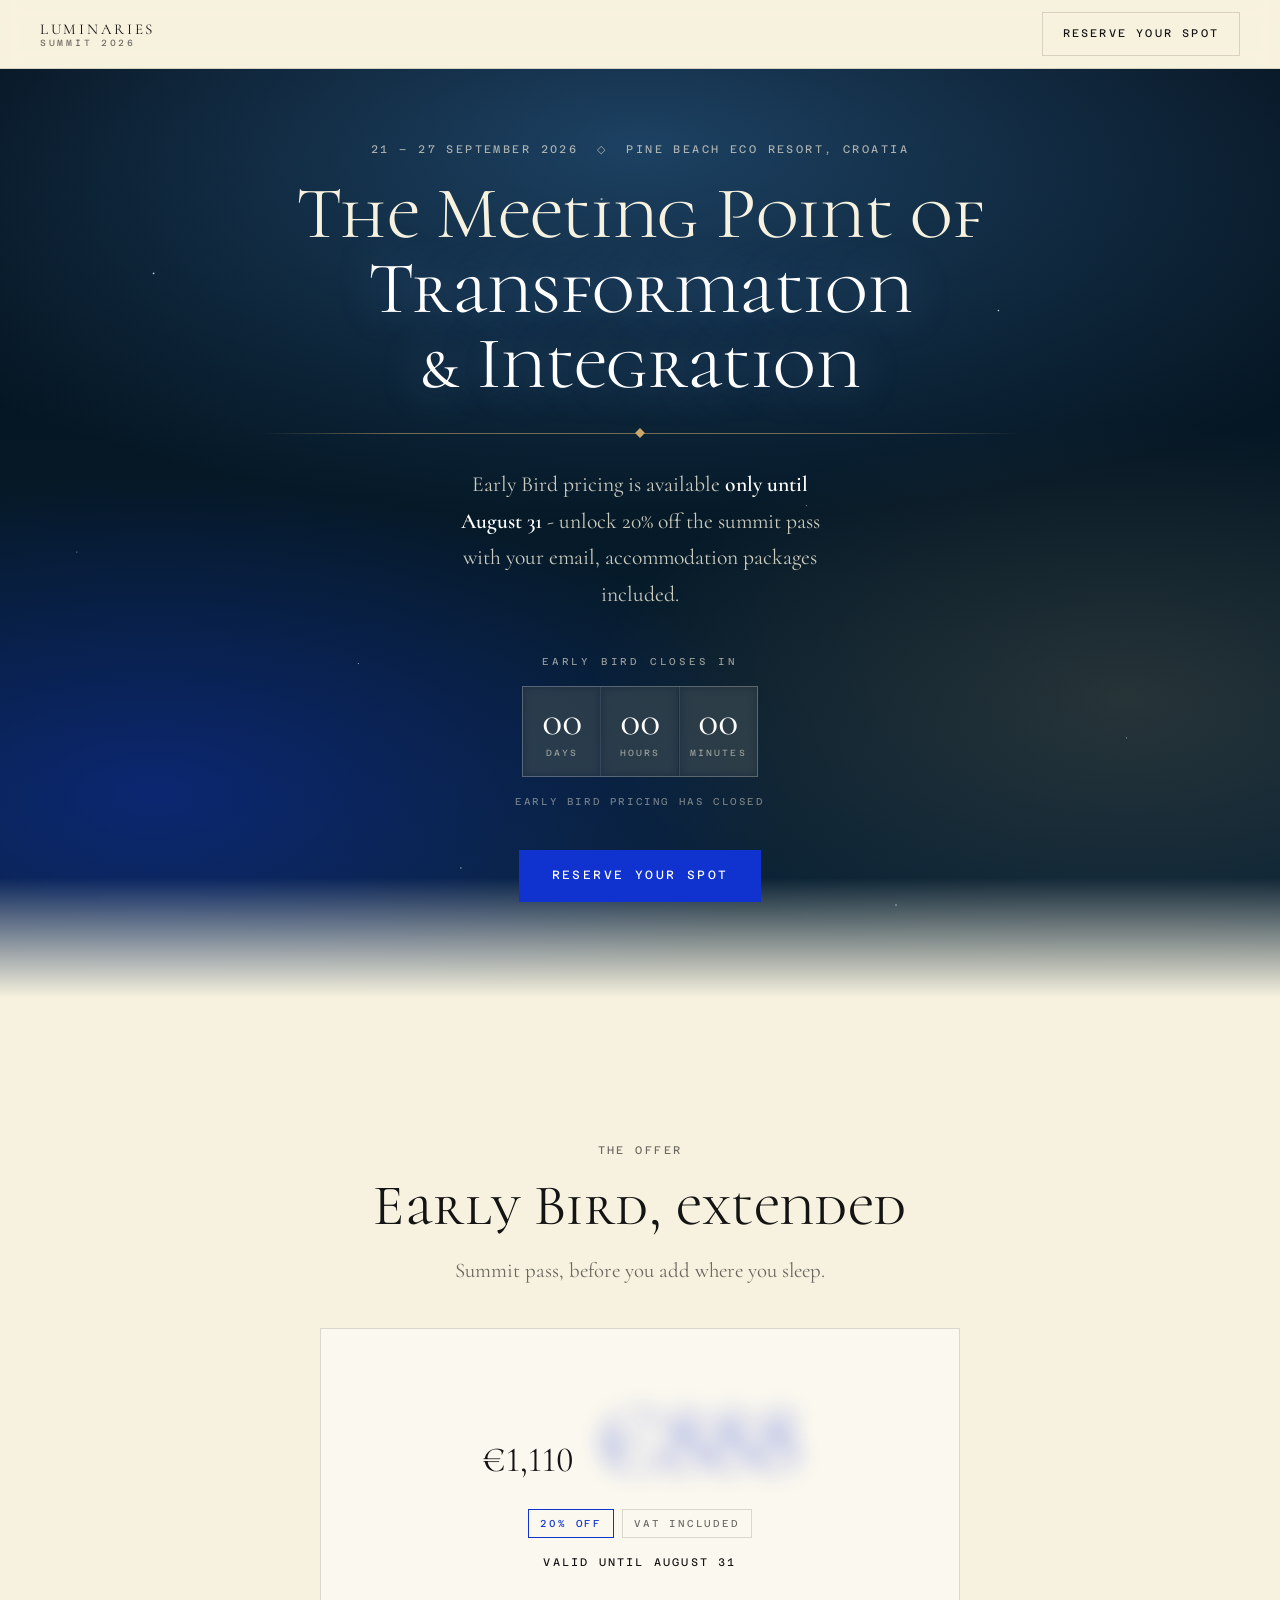
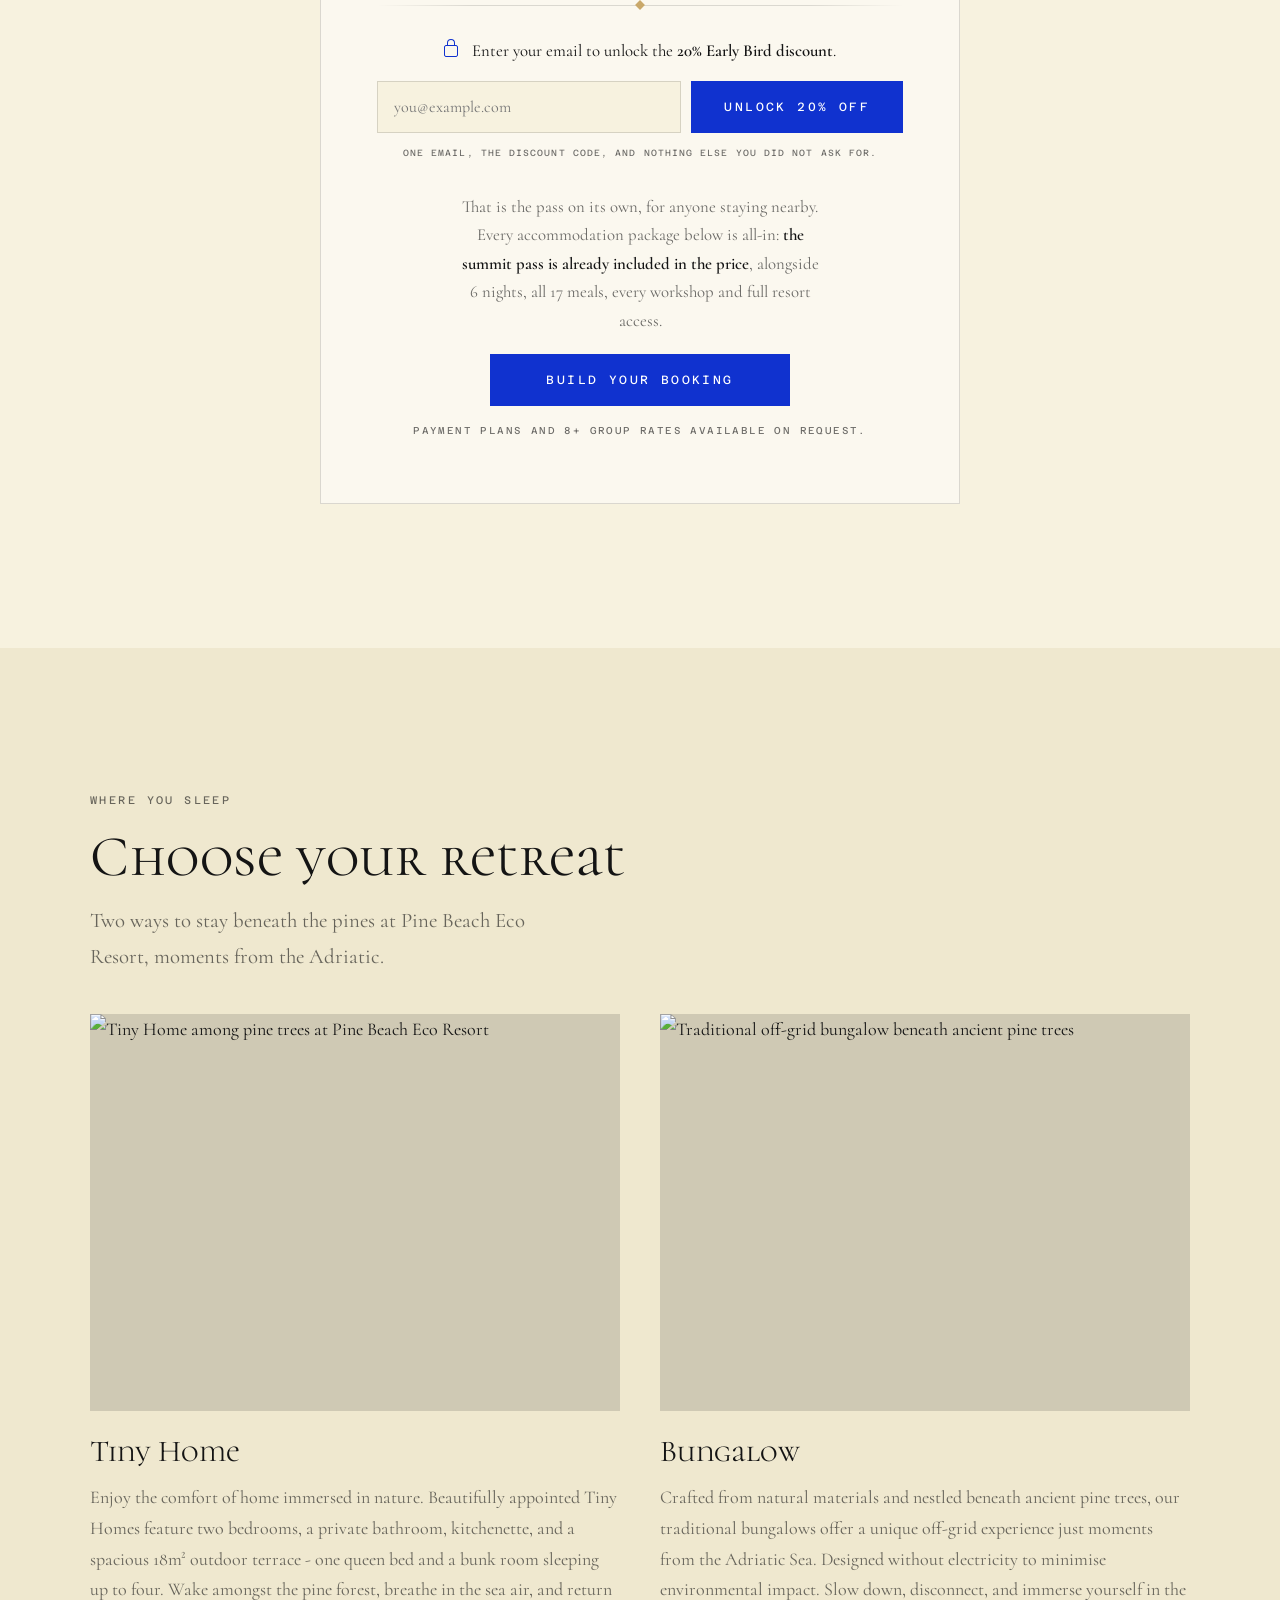
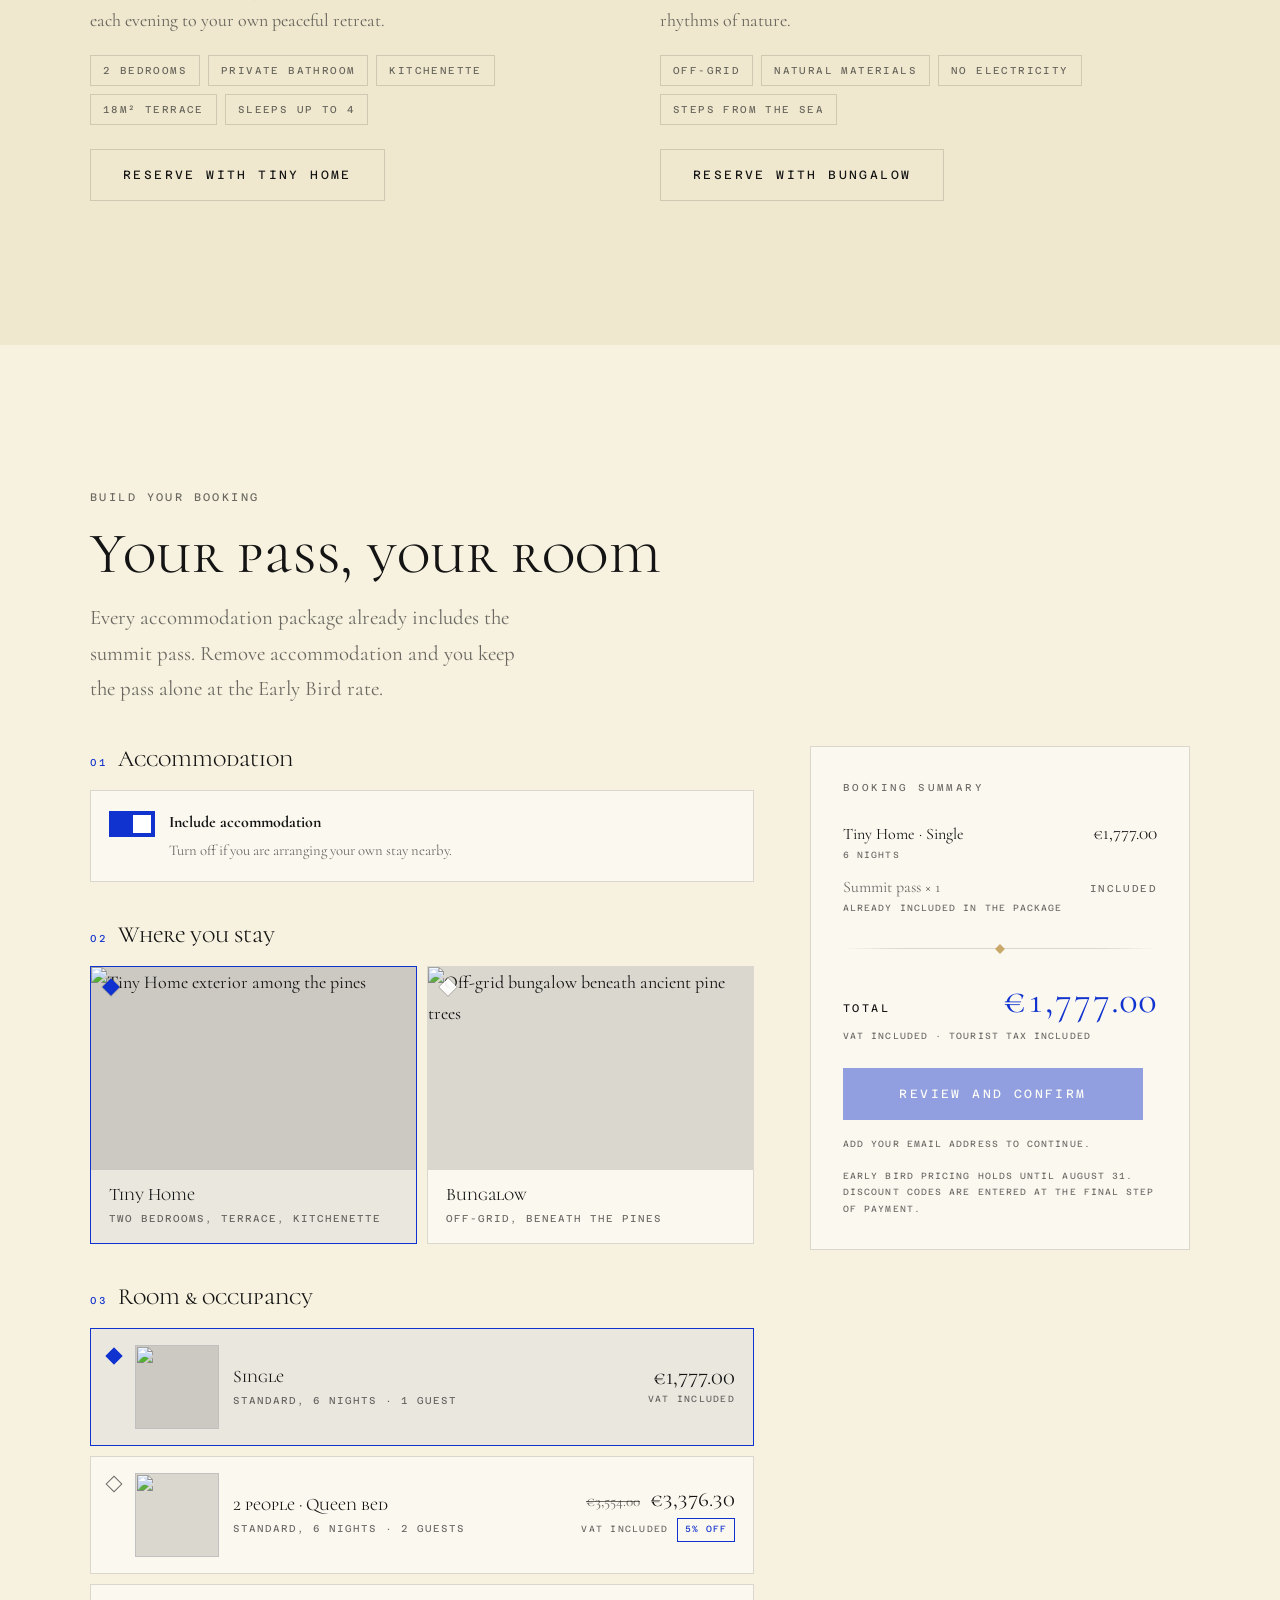
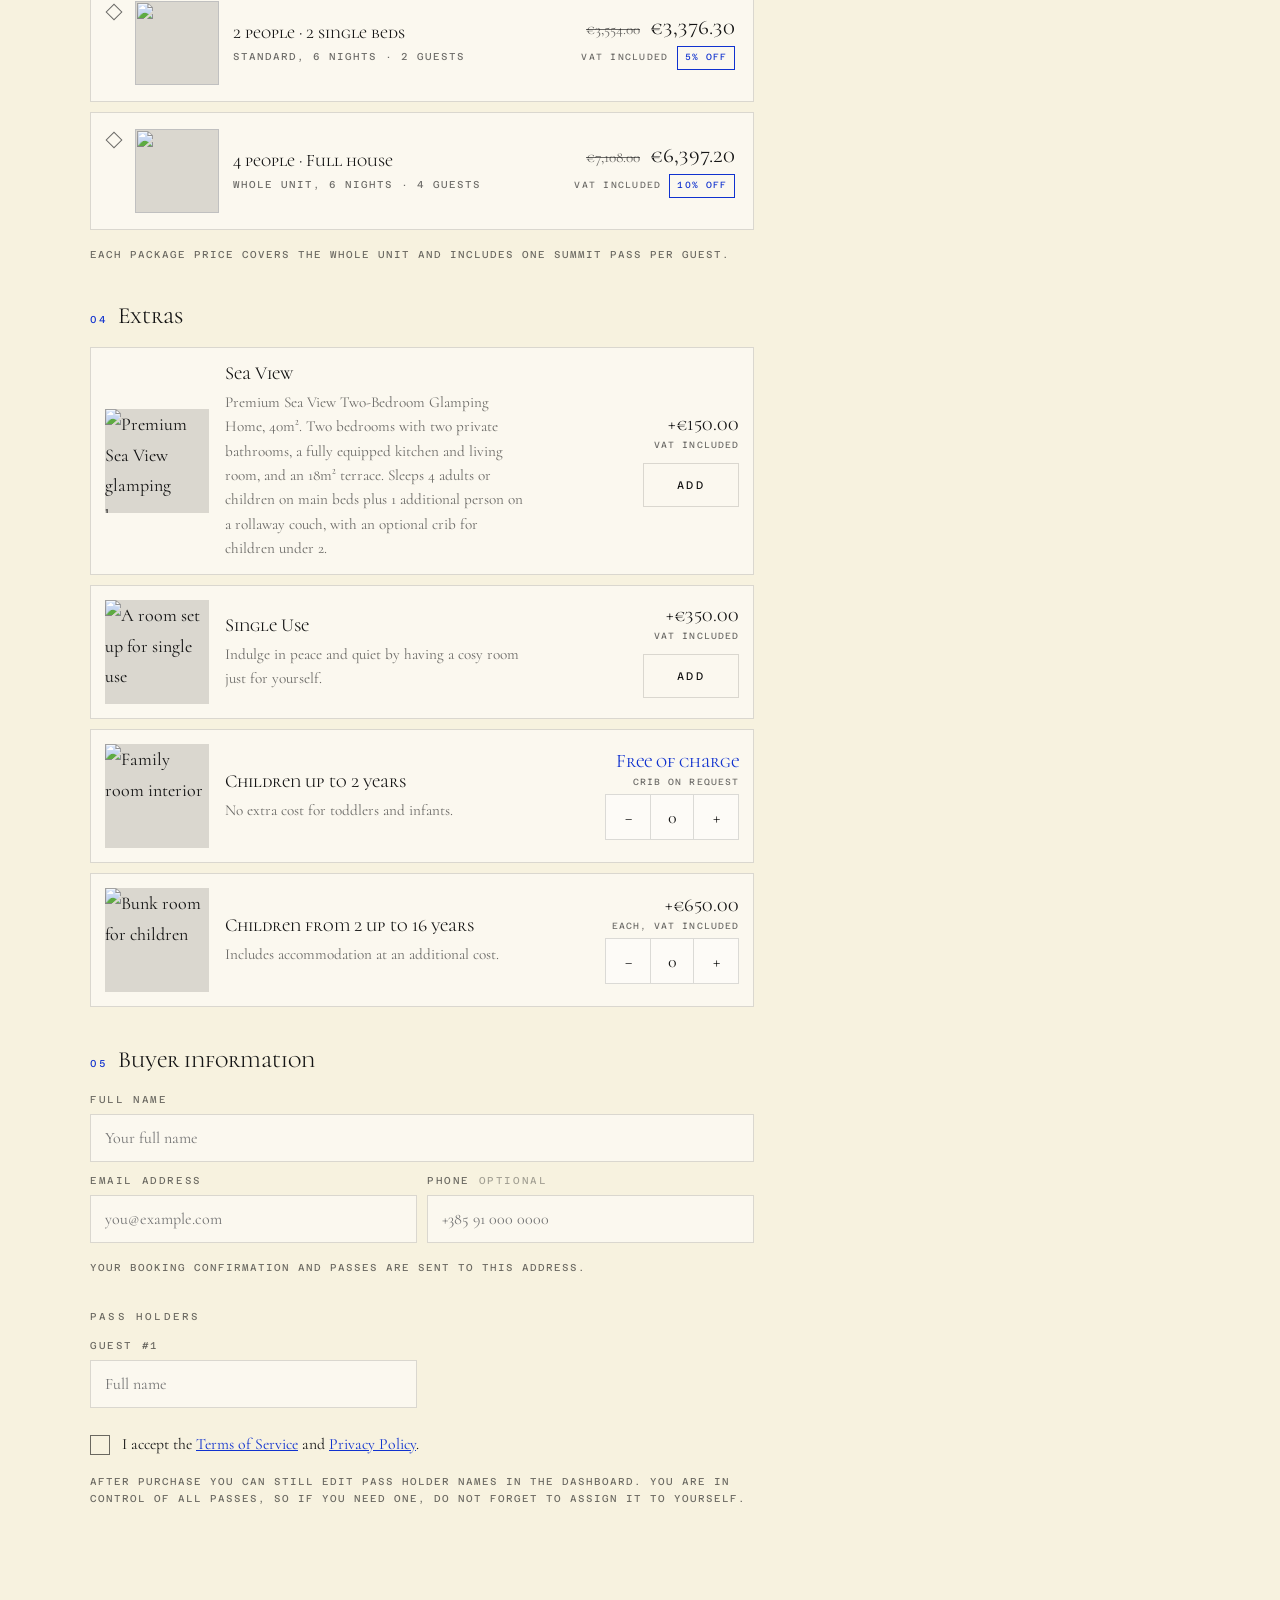
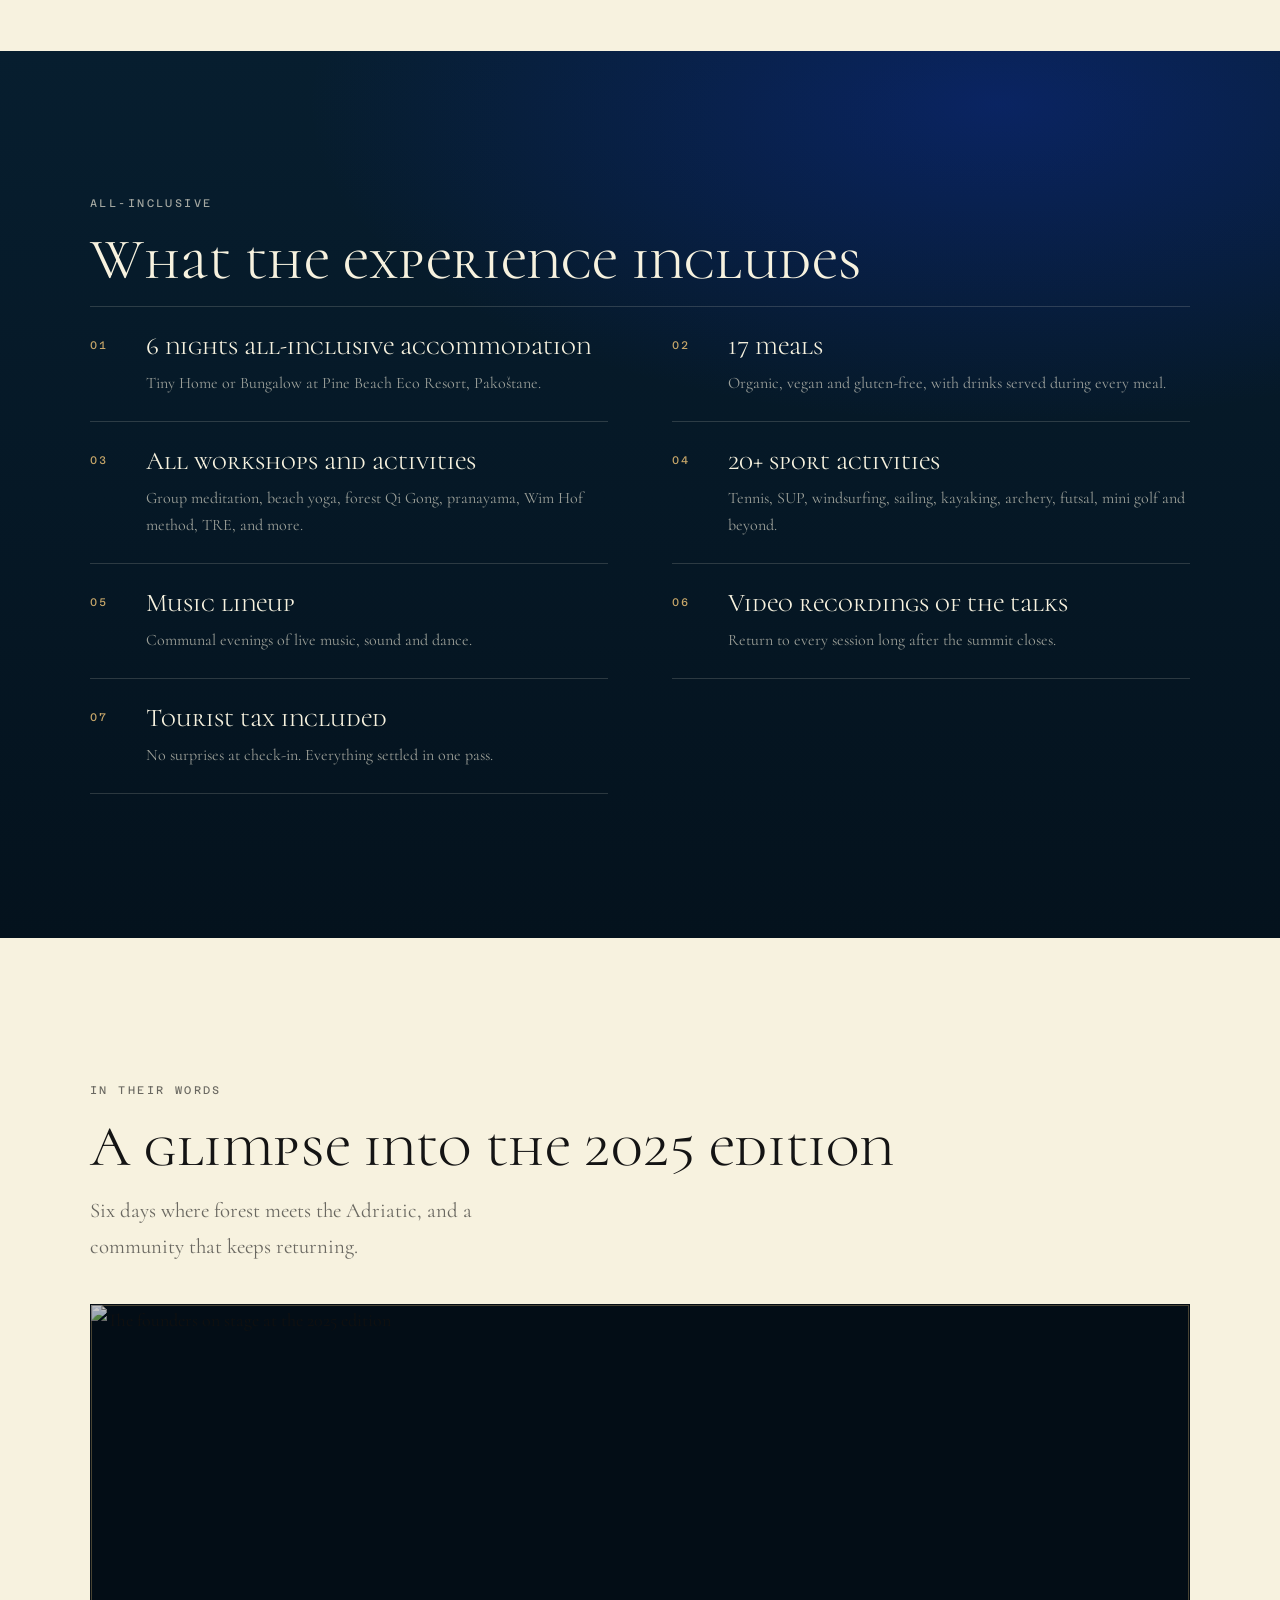
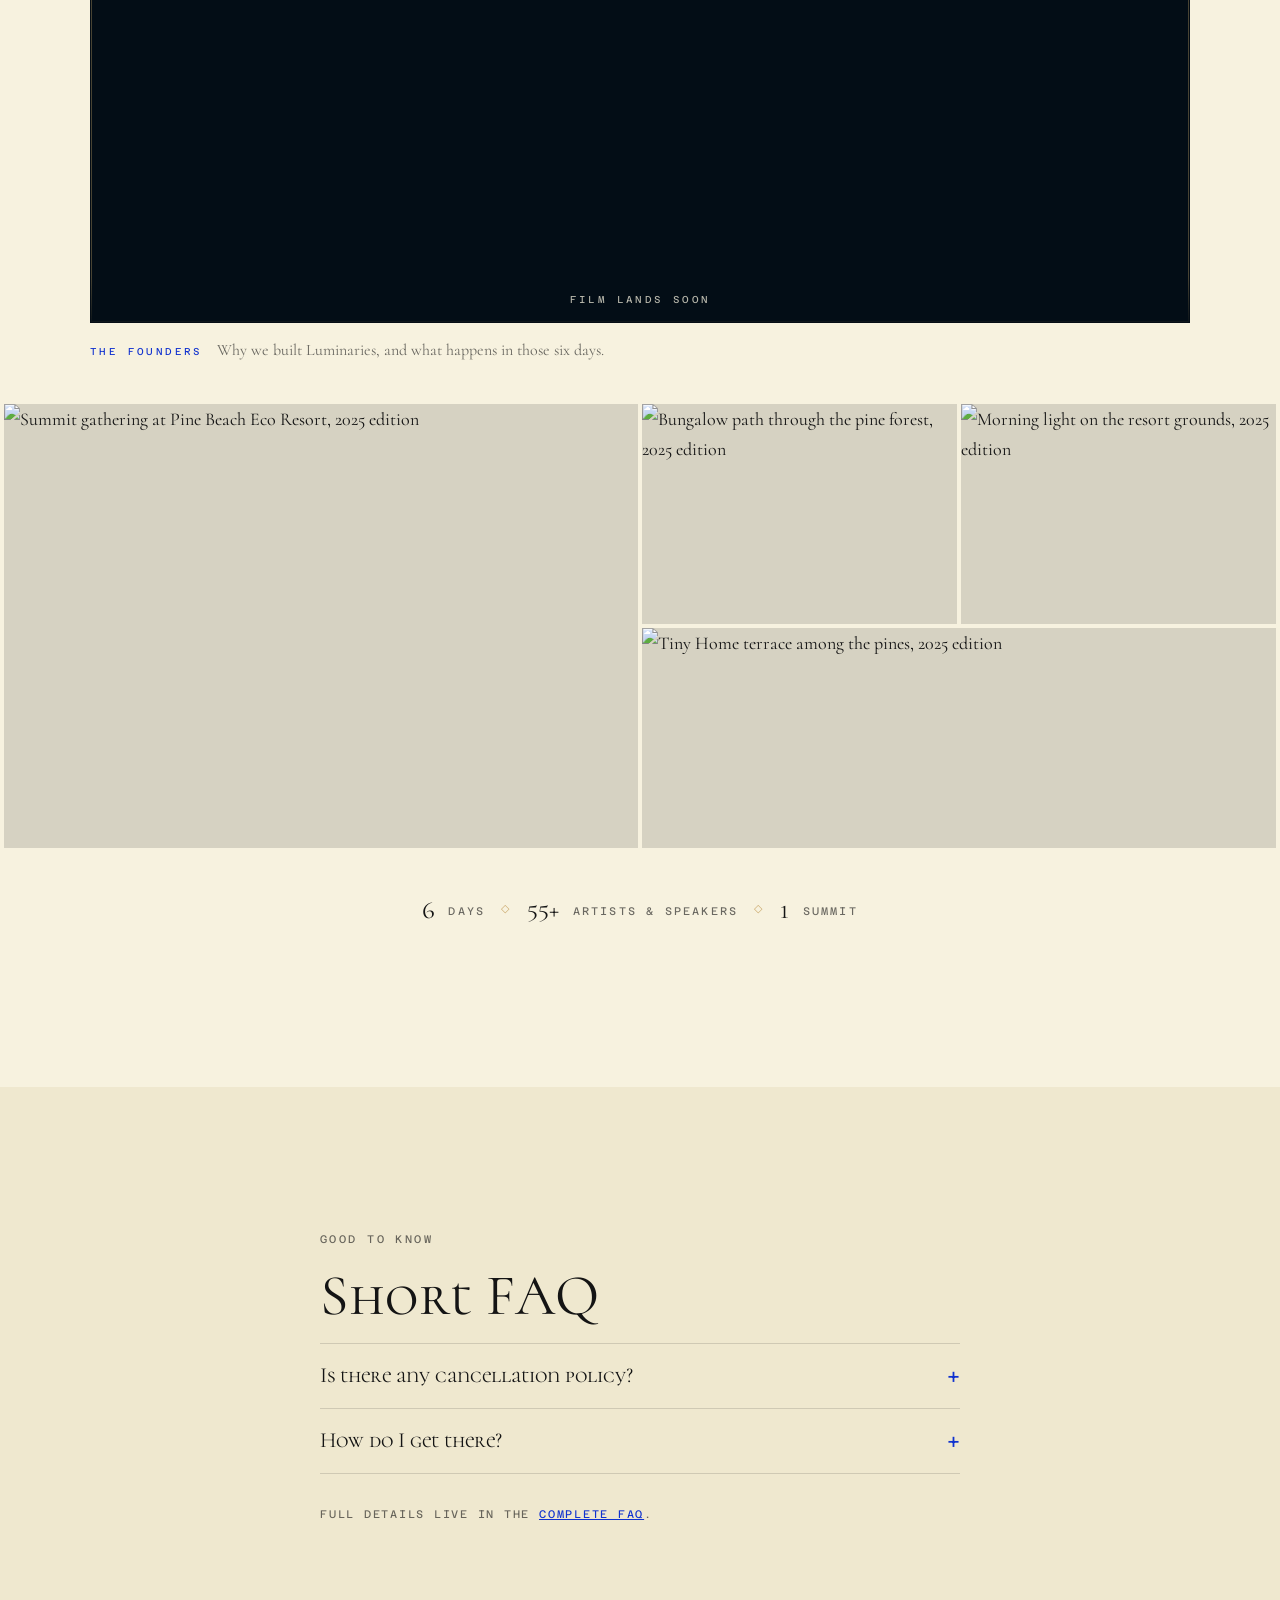
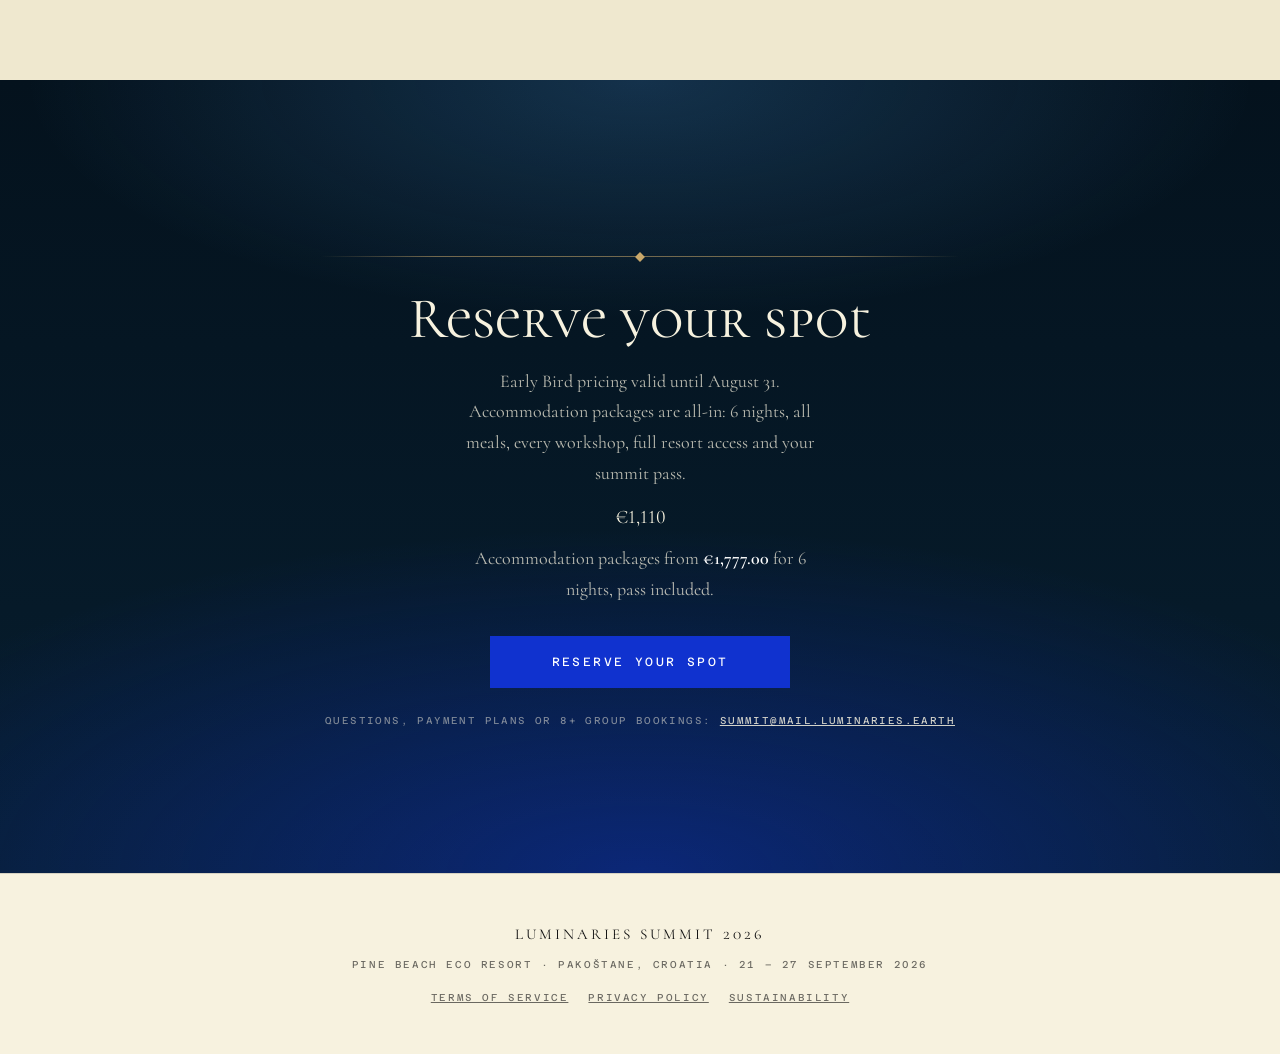
==== commit 11595897: "Add click-to-play founders film to the 2025 recap section" ====
--- a/index.html
+++ b/index.html
@@ -506,9 +506,30 @@
 <!-- ============================ LAST YEAR ============================ -->
 <section class="section section--relive" id="relive">
   <div class="wrap">
-    <p class="eyebrow">Relive last year</p>
+    <p class="eyebrow">In their words</p>
     <h2 class="h2">A glimpse into the 2025 edition</h2>
     <p class="lede">Six days where forest meets the Adriatic, and a community that keeps returning.</p>
+  </div>
+
+  <div class="wrap">
+    <!-- Facade player: set data-video-id to the YouTube ID and the iframe loads on click. -->
+    <figure class="film" data-film data-video-id="">
+      <div class="film__frame">
+        <img class="film__poster"
+             src="https://luminaries.earth/images/home-booking-hero.jpg"
+             alt="The founders on stage at the 2025 edition" loading="lazy" decoding="async" />
+        <button type="button" class="film__play" data-film-play hidden>
+          <span class="film__glyph" aria-hidden="true"></span>
+          <span class="film__playLabel">Play the film</span>
+          <span class="film__dur">1:20</span>
+        </button>
+        <p class="film__soon" data-film-soon>Film lands soon</p>
+      </div>
+      <figcaption class="film__caption">
+        <span class="film__who">The founders</span>
+        <span class="film__what">Why we built Luminaries, and what happens in those six days.</span>
+      </figcaption>
+    </figure>
   </div>
 
   <!-- TODO: swap these for real 2025 footage once the library is available -->
@@ -628,5 +649,6 @@
 
 <script src="assets/countdown.js" defer></script>
 <script src="assets/checkout.js" defer></script>
+<script src="assets/film.js" defer></script>
 </body>
 </html>
--- a/assets/styles.css
+++ b/assets/styles.css
@@ -1305,6 +1305,125 @@
   .includes li { grid-template-columns: 44px 1fr; }
 }
 
+/* --------------------------------------------------------- film */
+
+.film {
+  margin: 0 0 calc(var(--step) * 5);
+}
+
+.film__frame {
+  position: relative;
+  overflow: hidden;
+  aspect-ratio: 16 / 9;
+  background: var(--night-deep);
+  border: 1px solid var(--hairline);
+  box-shadow: inset 0 0 0 1px rgba(201, 168, 106, 0.35);
+}
+
+.film__poster,
+.film__embed {
+  position: absolute;
+  inset: 0;
+  width: 100%;
+  height: 100%;
+  border: 0;
+}
+.film__poster {
+  object-fit: cover;
+  filter: saturate(0.7) brightness(0.78);
+  transition: transform 900ms var(--ease), filter var(--dur) var(--ease);
+}
+.film:hover .film__poster { transform: scale(1.03); filter: saturate(0.85) brightness(0.86); }
+
+.film__play {
+  position: absolute;
+  inset: 0;
+  display: flex;
+  flex-direction: column;
+  align-items: center;
+  justify-content: center;
+  gap: 14px;
+  width: 100%;
+  border: 0;
+  background: transparent;
+  color: var(--cream);
+  cursor: pointer;
+}
+.film__play[hidden] { display: none; }
+
+.film__glyph {
+  position: relative;
+  width: 72px;
+  height: 72px;
+  border: 1px solid rgba(247, 242, 223, 0.7);
+  border-radius: 50%;
+  background: rgba(6, 27, 42, 0.35);
+  backdrop-filter: blur(3px);
+  transition: background var(--dur) var(--ease), border-color var(--dur) var(--ease),
+              transform var(--dur) var(--ease);
+}
+.film__glyph::before {
+  content: "";
+  position: absolute;
+  top: 50%;
+  left: 52%;
+  translate: -50% -50%;
+  border-style: solid;
+  border-width: 9px 0 9px 15px;
+  border-color: transparent transparent transparent var(--cream);
+}
+.film__play:hover .film__glyph { background: var(--accent); border-color: var(--accent); transform: scale(1.06); }
+.film__play:focus-visible { outline: 2px solid var(--accent); outline-offset: -6px; }
+
+.film__playLabel {
+  font-family: var(--mono);
+  font-size: 11px;
+  letter-spacing: 0.24em;
+  text-transform: uppercase;
+}
+.film__dur {
+  font-family: var(--mono);
+  font-size: 9px;
+  letter-spacing: 0.2em;
+  color: rgba(247, 242, 223, 0.6);
+}
+
+.film__soon {
+  position: absolute;
+  inset: auto 0 0 0;
+  margin: 0;
+  padding: 14px;
+  text-align: center;
+  font-family: var(--mono);
+  font-size: 10px;
+  letter-spacing: 0.24em;
+  text-transform: uppercase;
+  color: rgba(247, 242, 223, 0.75);
+  background: linear-gradient(180deg, transparent, rgba(3, 13, 22, 0.85));
+}
+.film__soon[hidden] { display: none; }
+
+.film__caption {
+  display: flex;
+  flex-wrap: wrap;
+  align-items: baseline;
+  gap: 6px 14px;
+  padding-top: 14px;
+}
+.film__who {
+  font-family: var(--mono);
+  font-size: 10px;
+  letter-spacing: 0.24em;
+  text-transform: uppercase;
+  color: var(--accent);
+}
+.film__what {
+  font-size: 1rem;
+  color: var(--fg-soft);
+}
+
+.film[data-playing] .film__frame { box-shadow: none; }
+
 /* --------------------------------------------------------- gallery */
 
 .gallery {
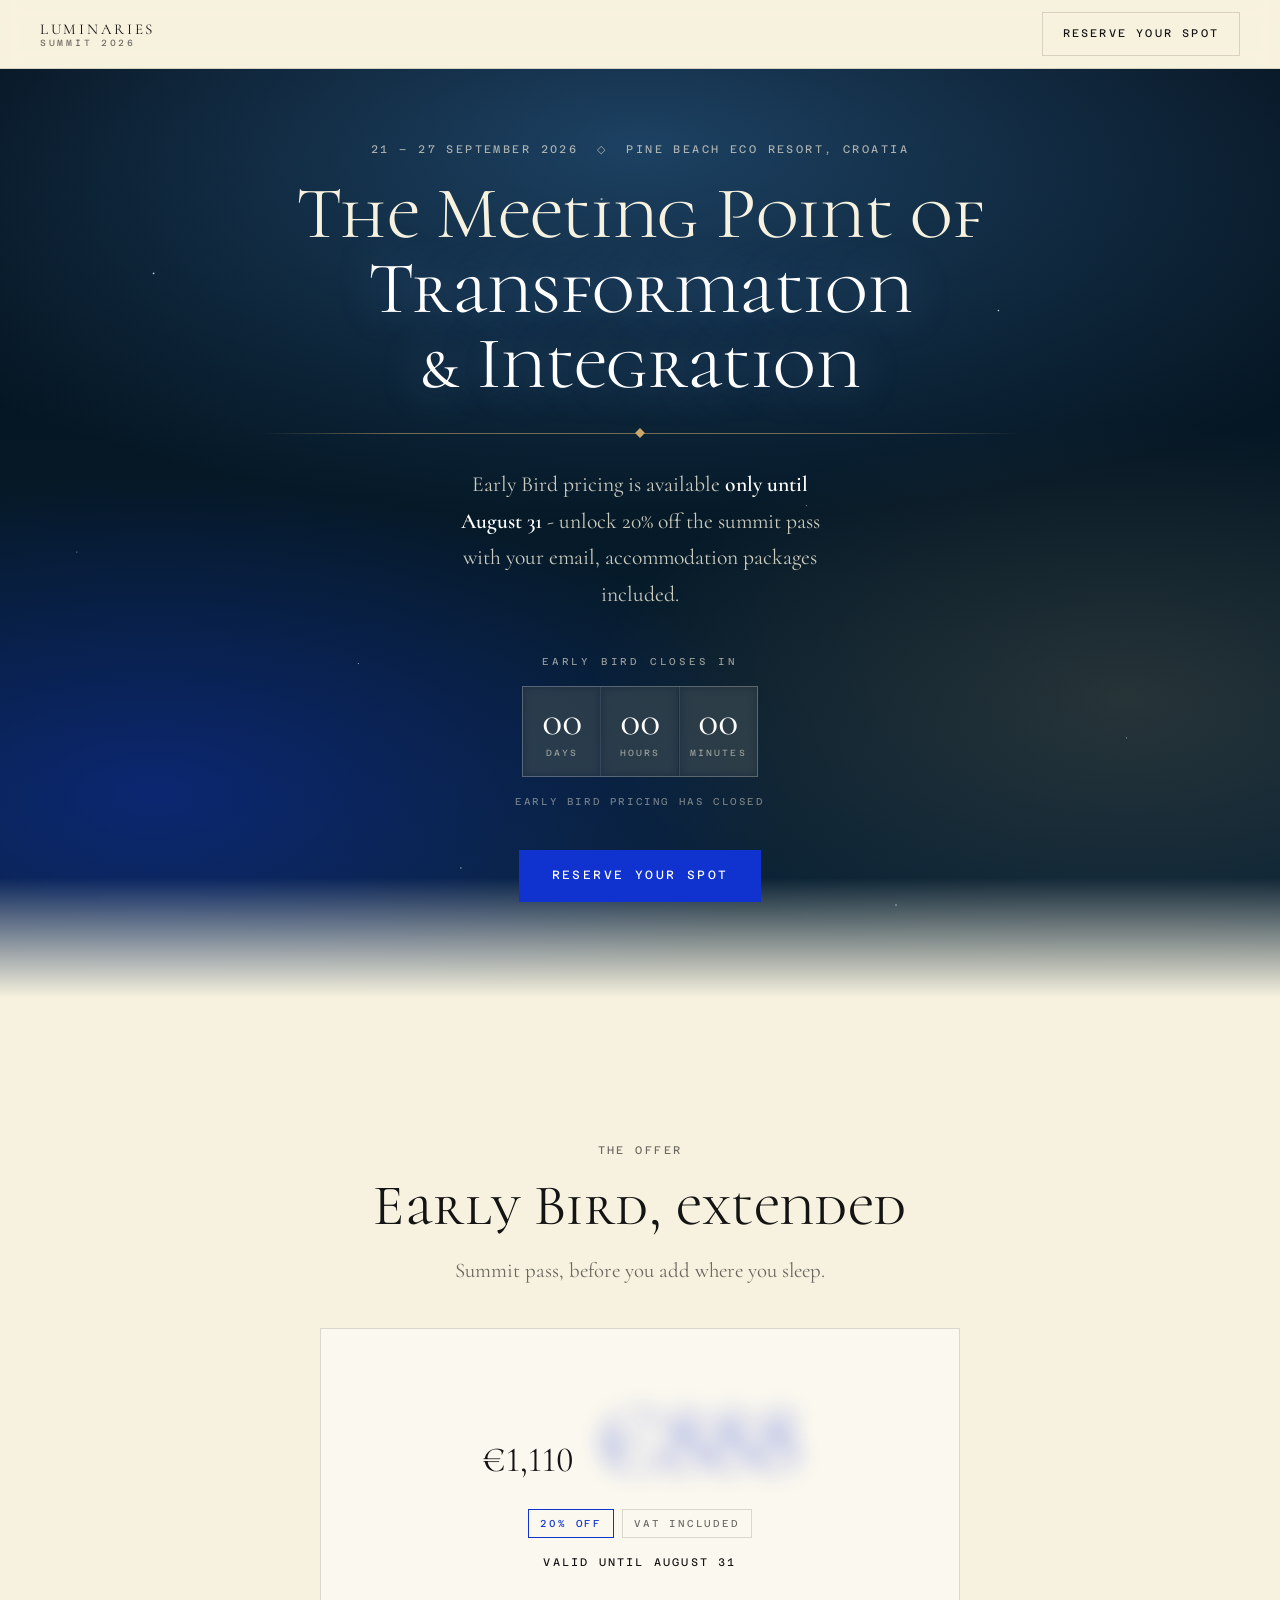
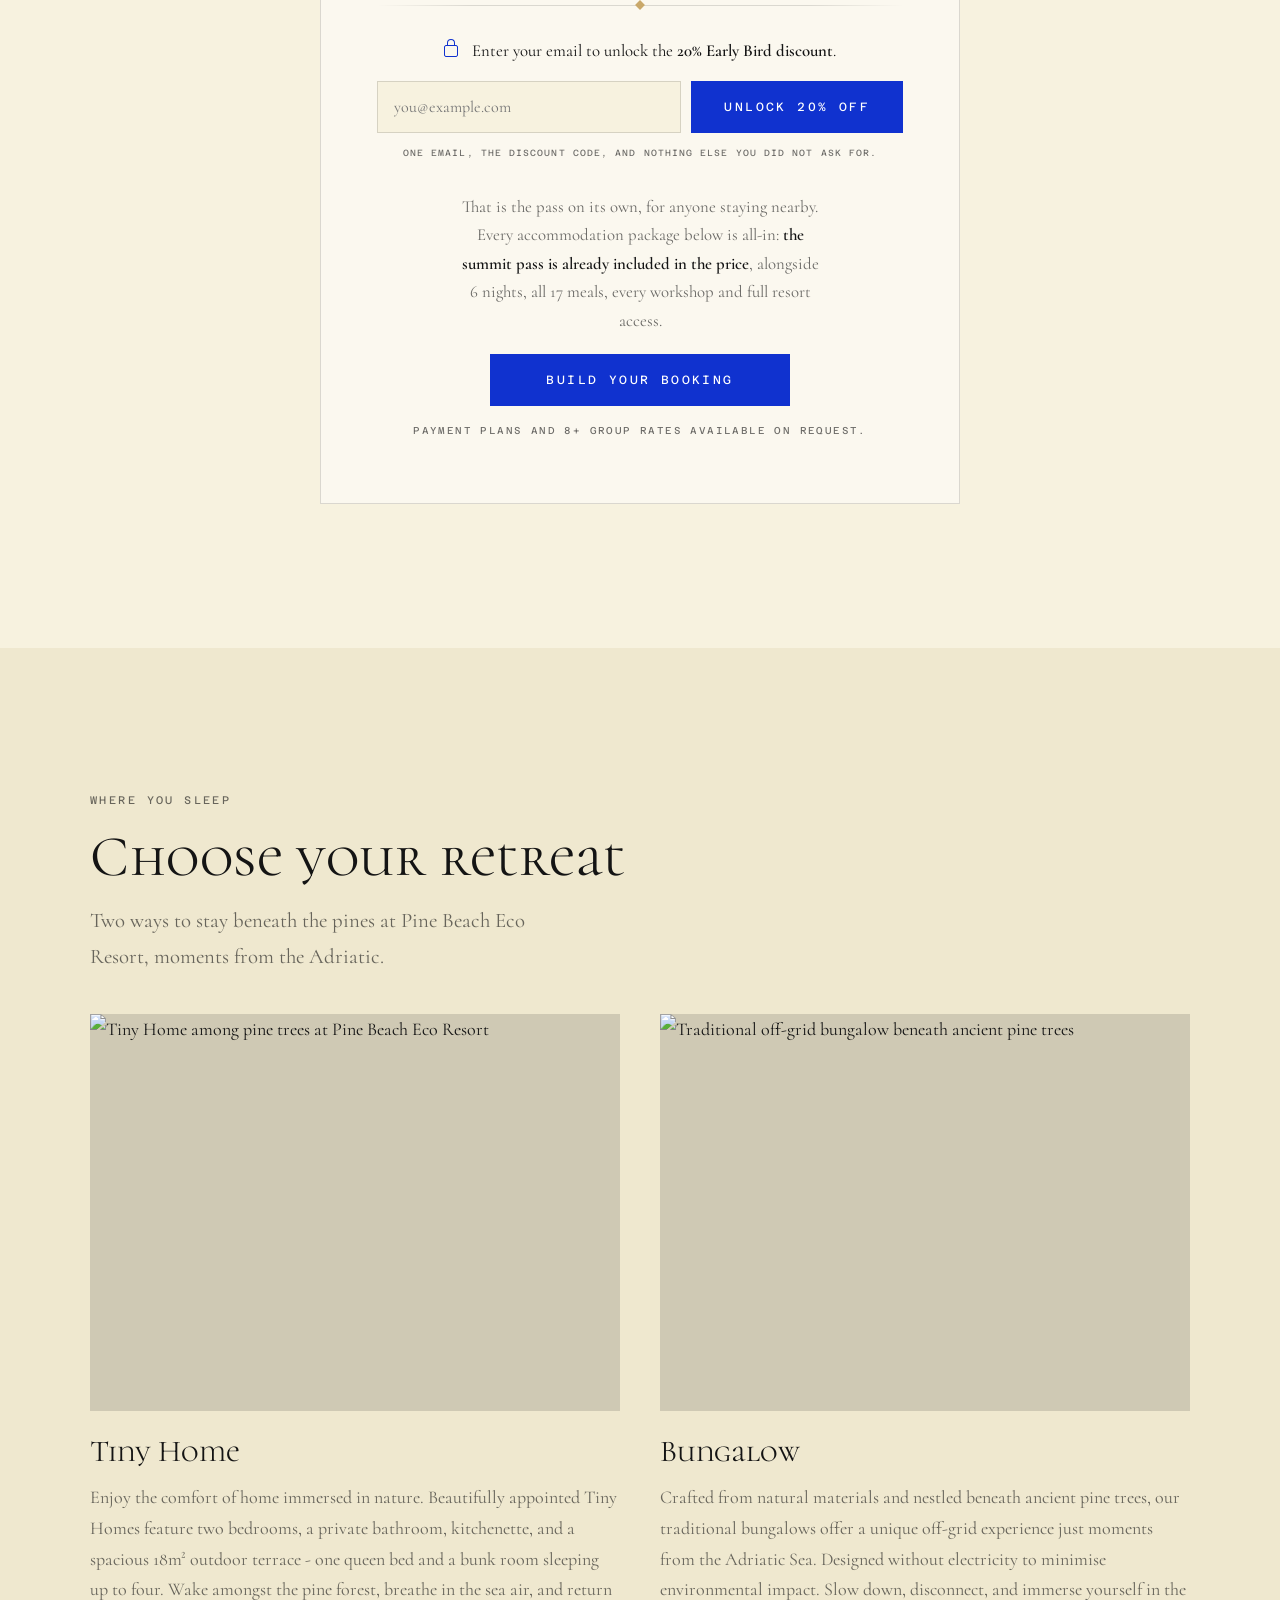
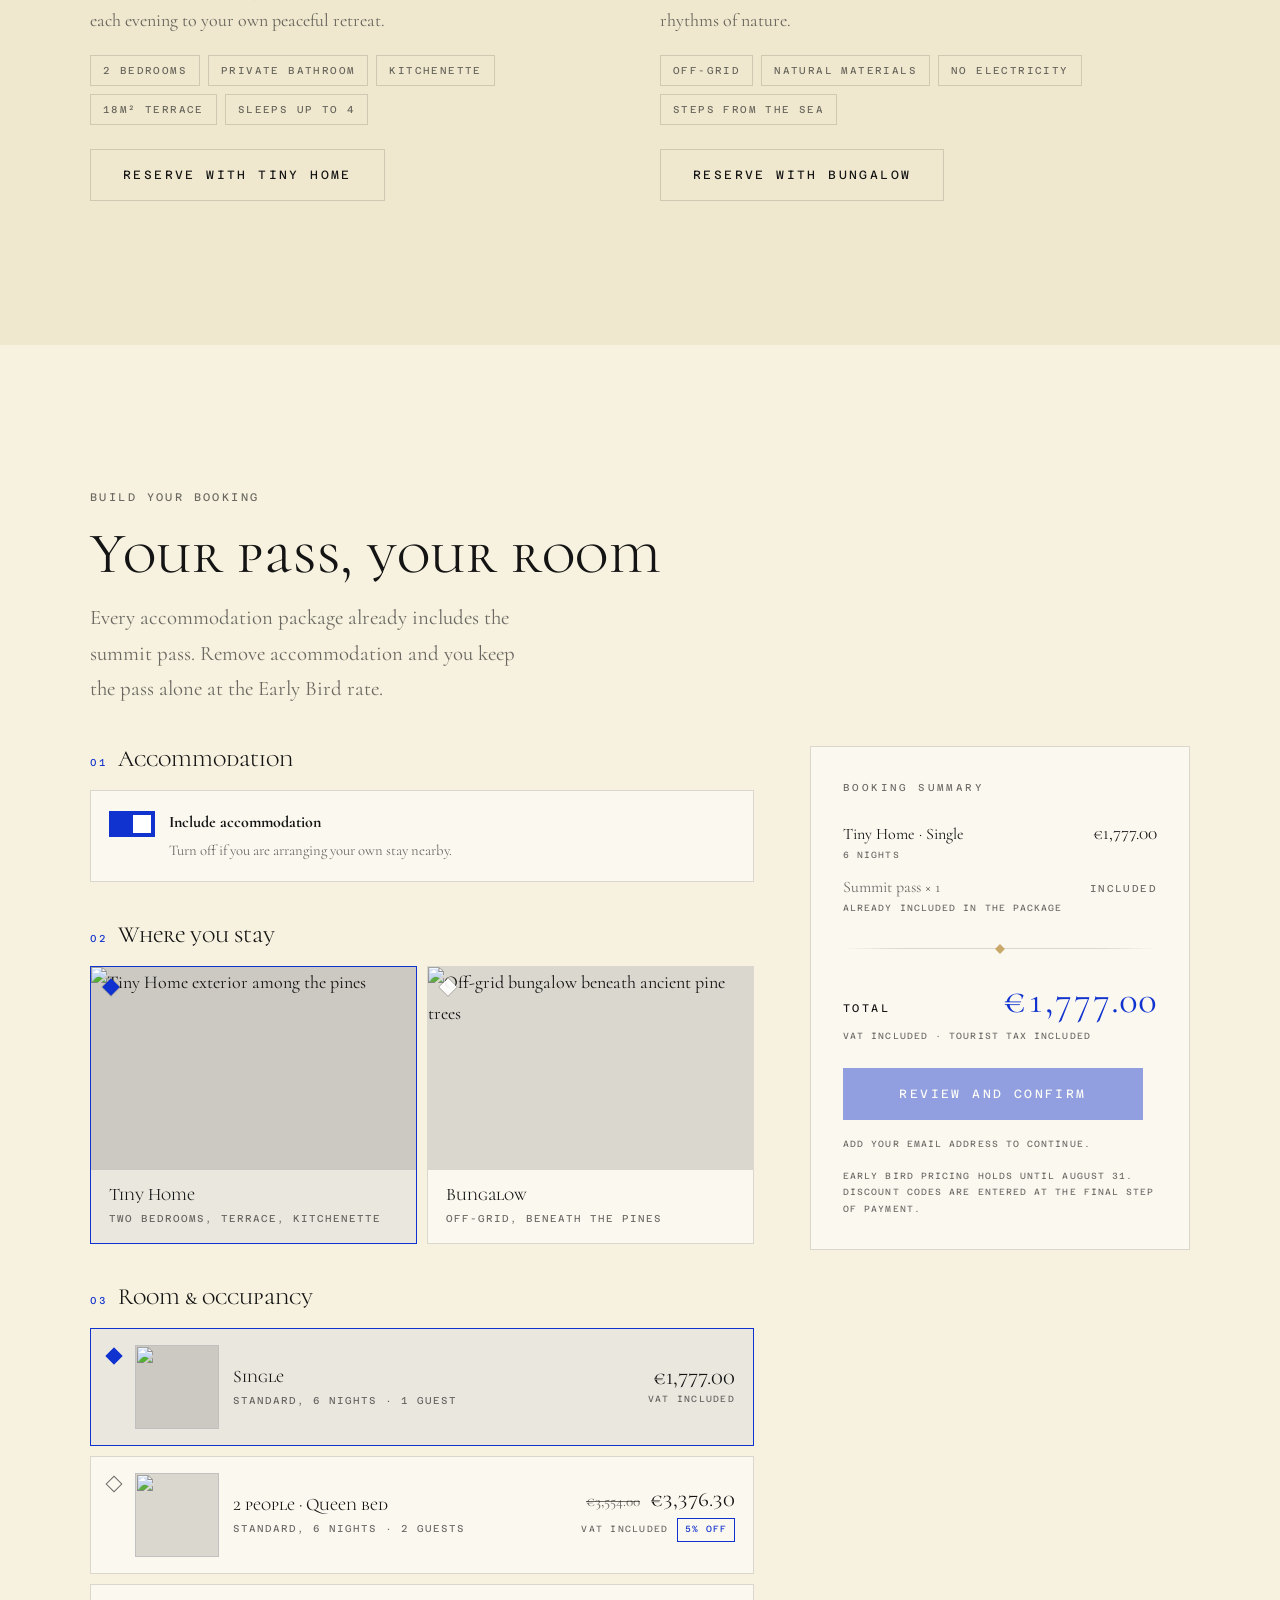
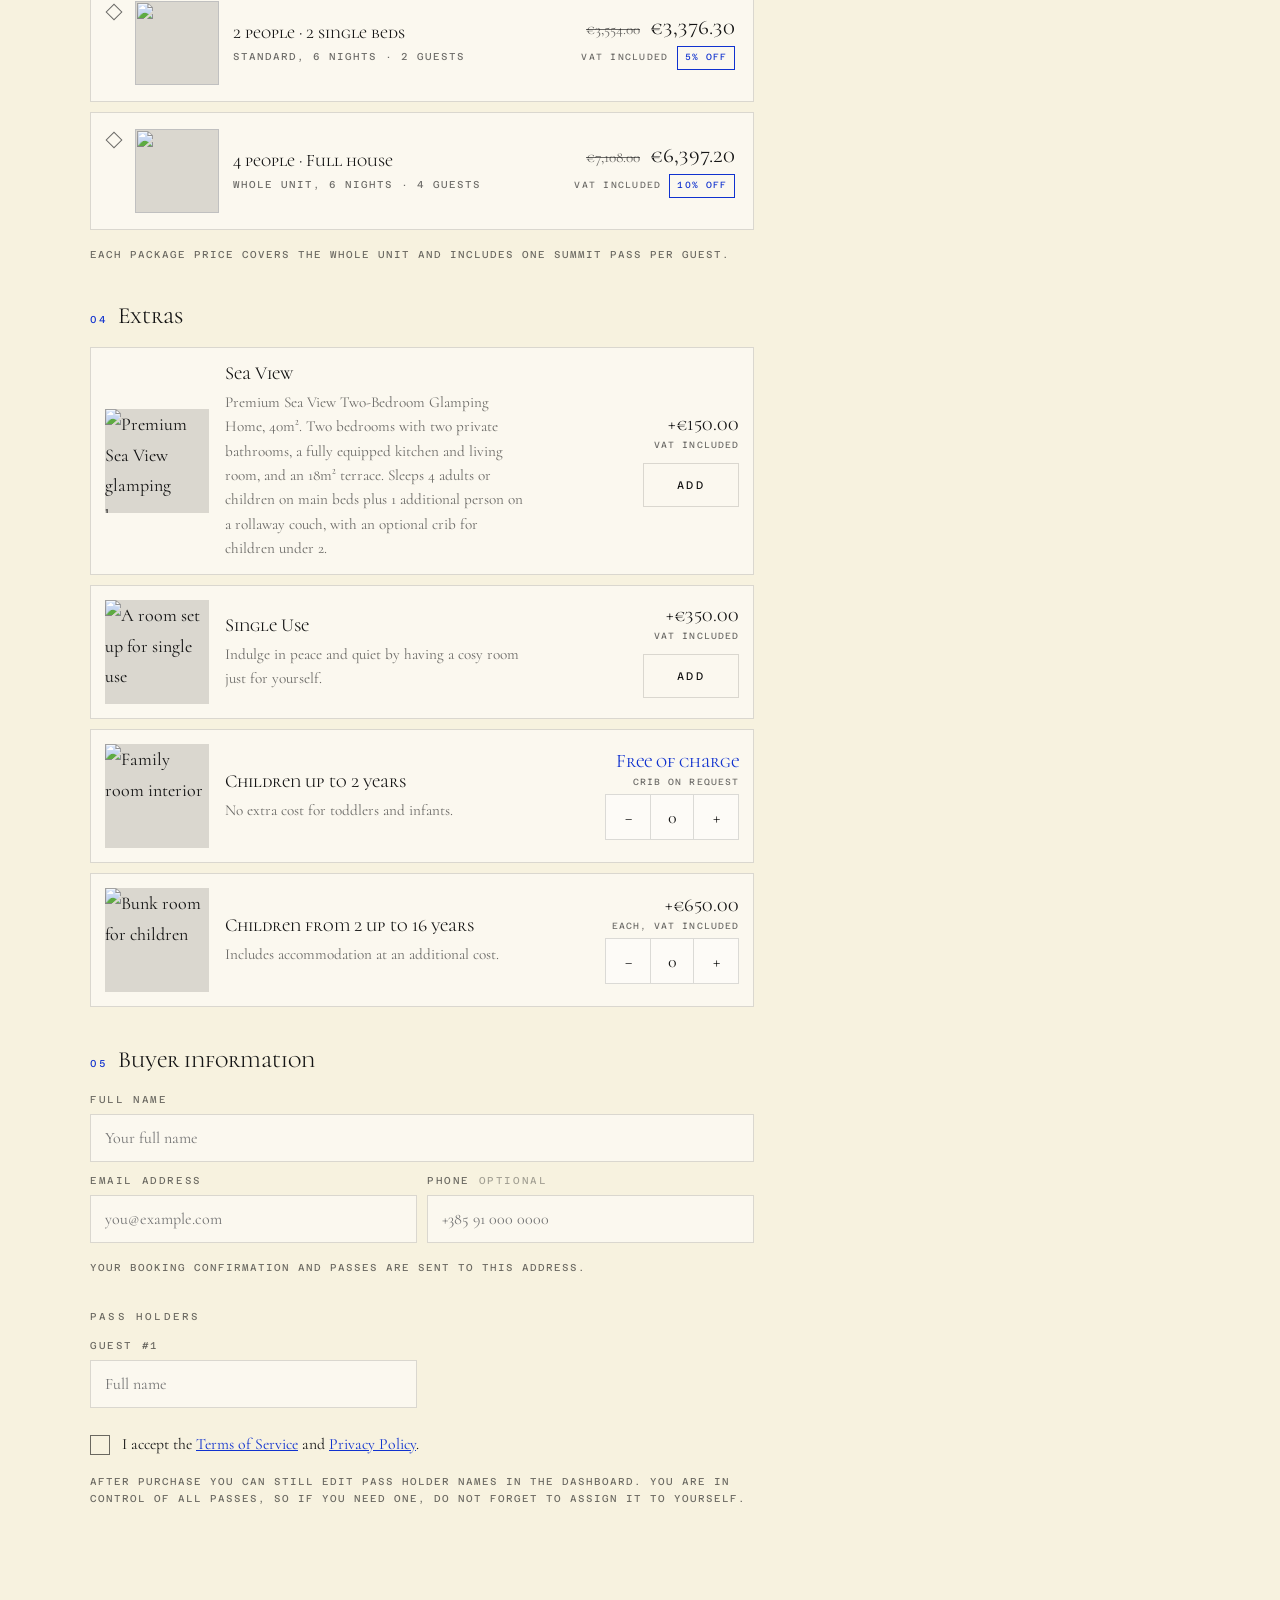
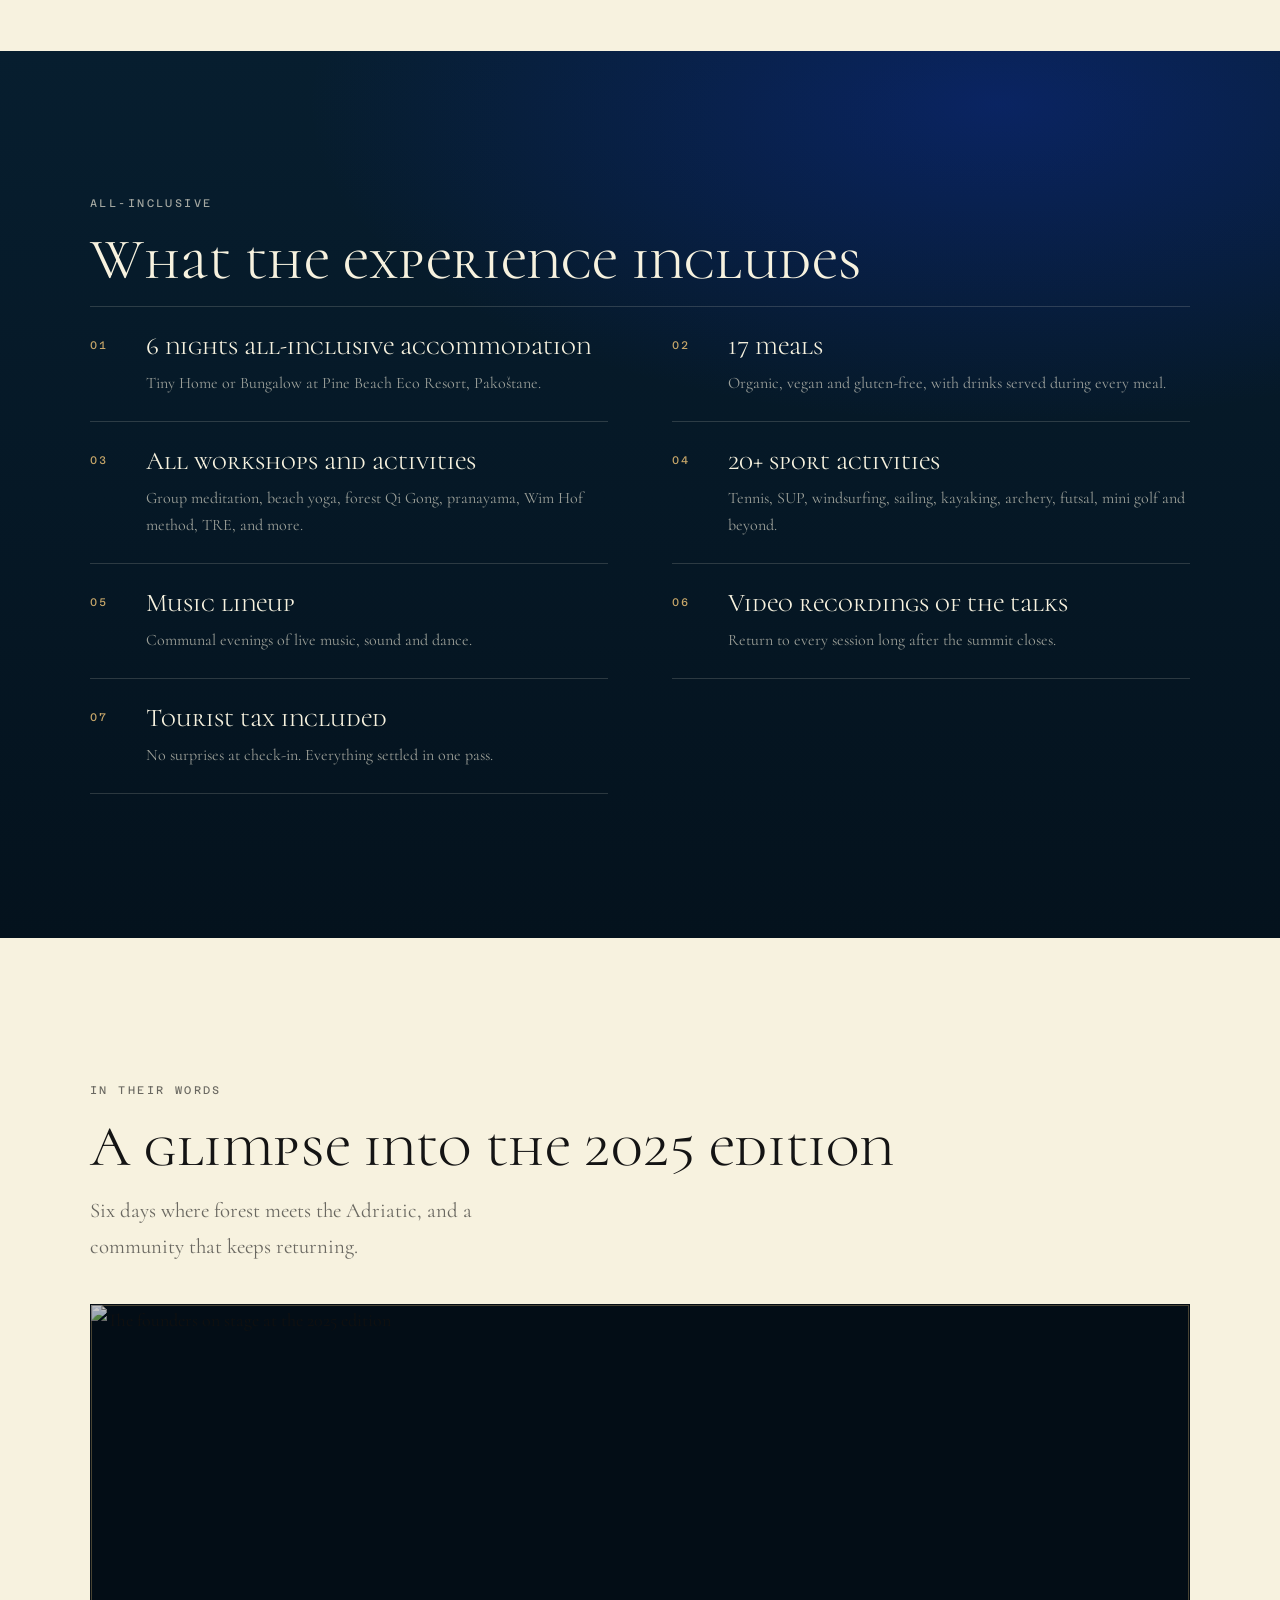
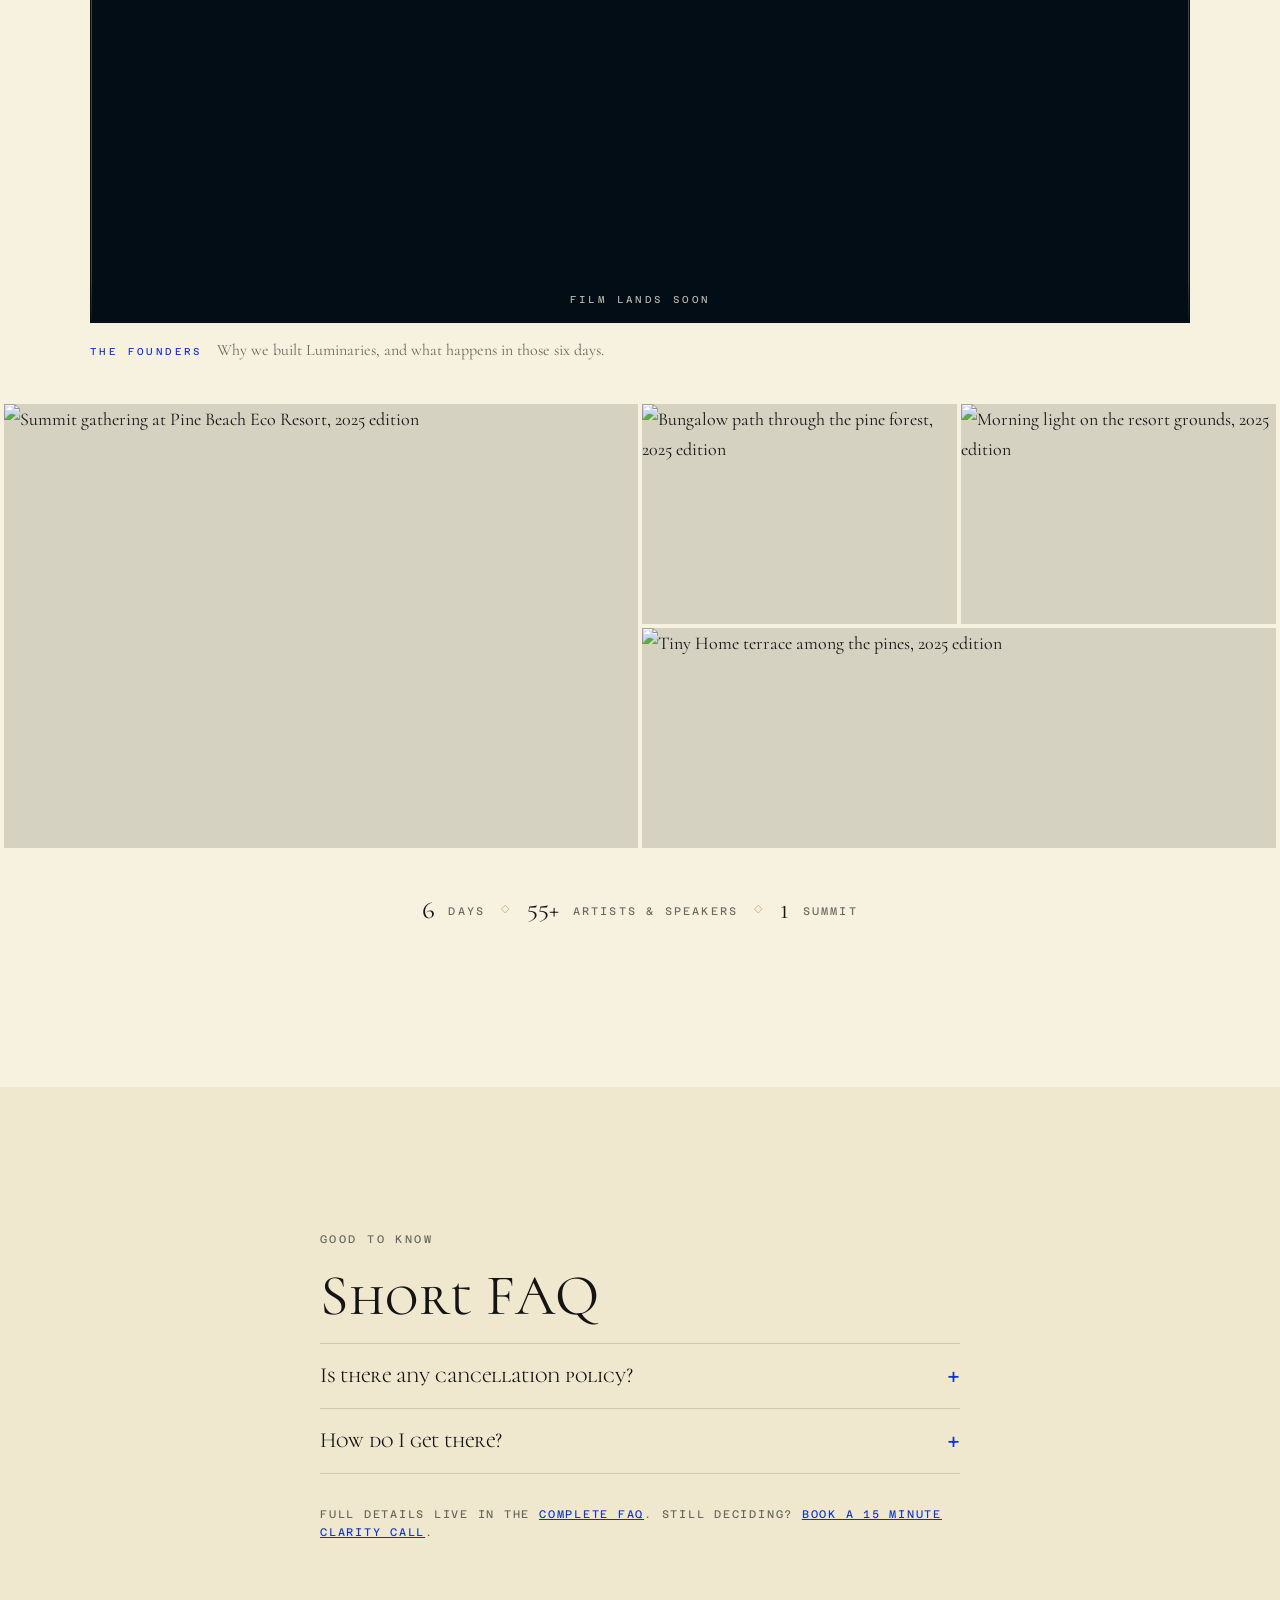
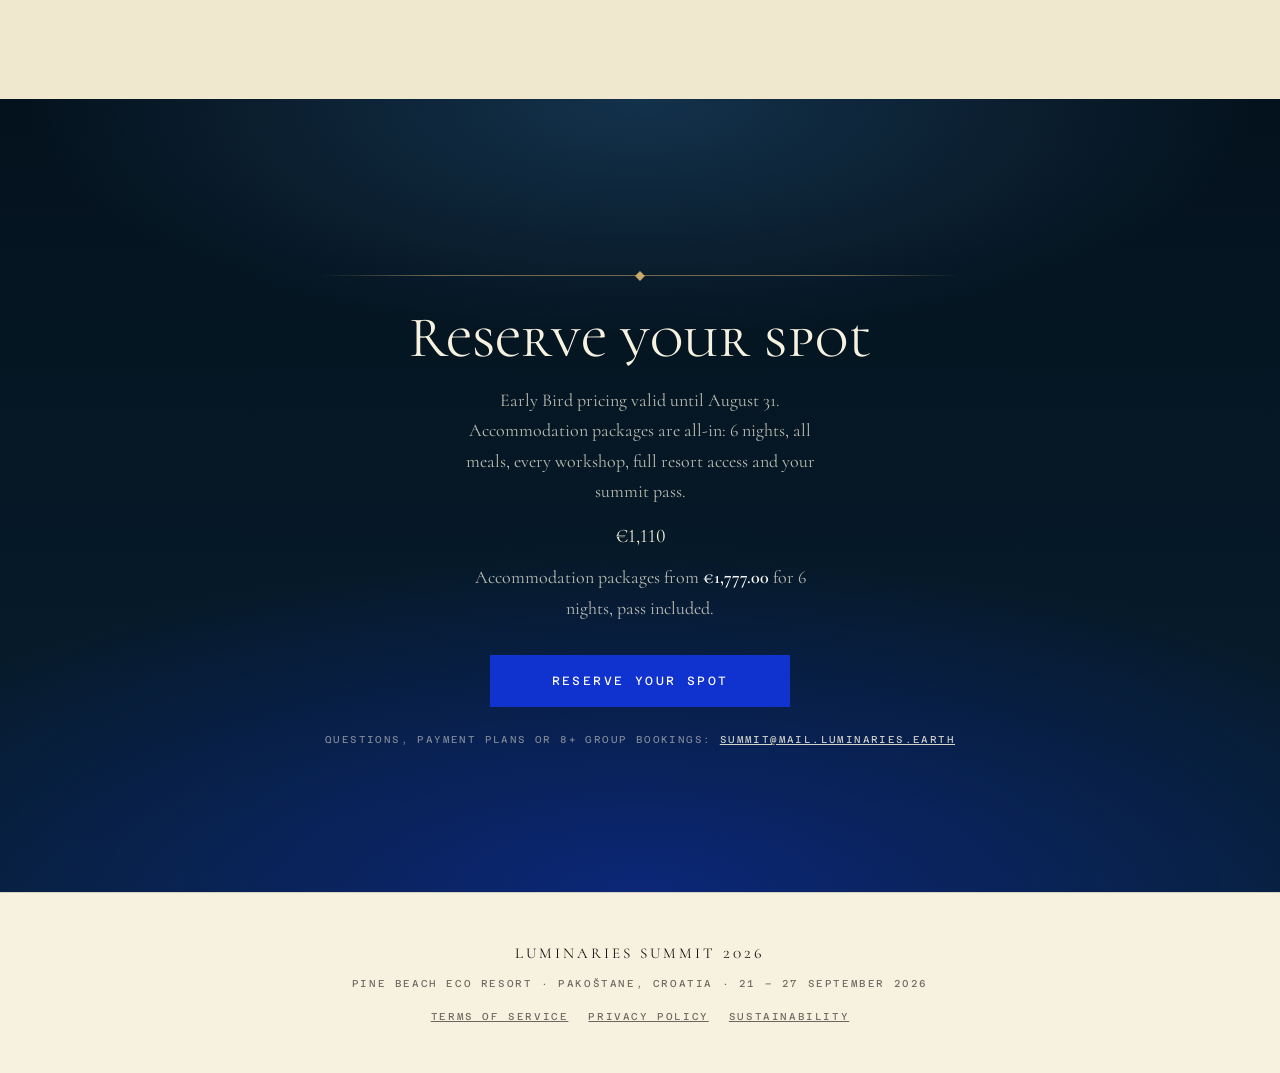
==== commit d0ec7f00: "Add clarity call booking page at /booking with reel, WhatsApp and two-step form" ====
--- a/index.html
+++ b/index.html
@@ -599,6 +599,7 @@
 
     <p class="faq__more">
       Full details live in the <a href="https://luminaries.earth/#faq">complete FAQ</a>.
+      Still deciding? <a href="booking/">Book a 15 minute clarity call</a>.
     </p>
   </div>
 </section>
